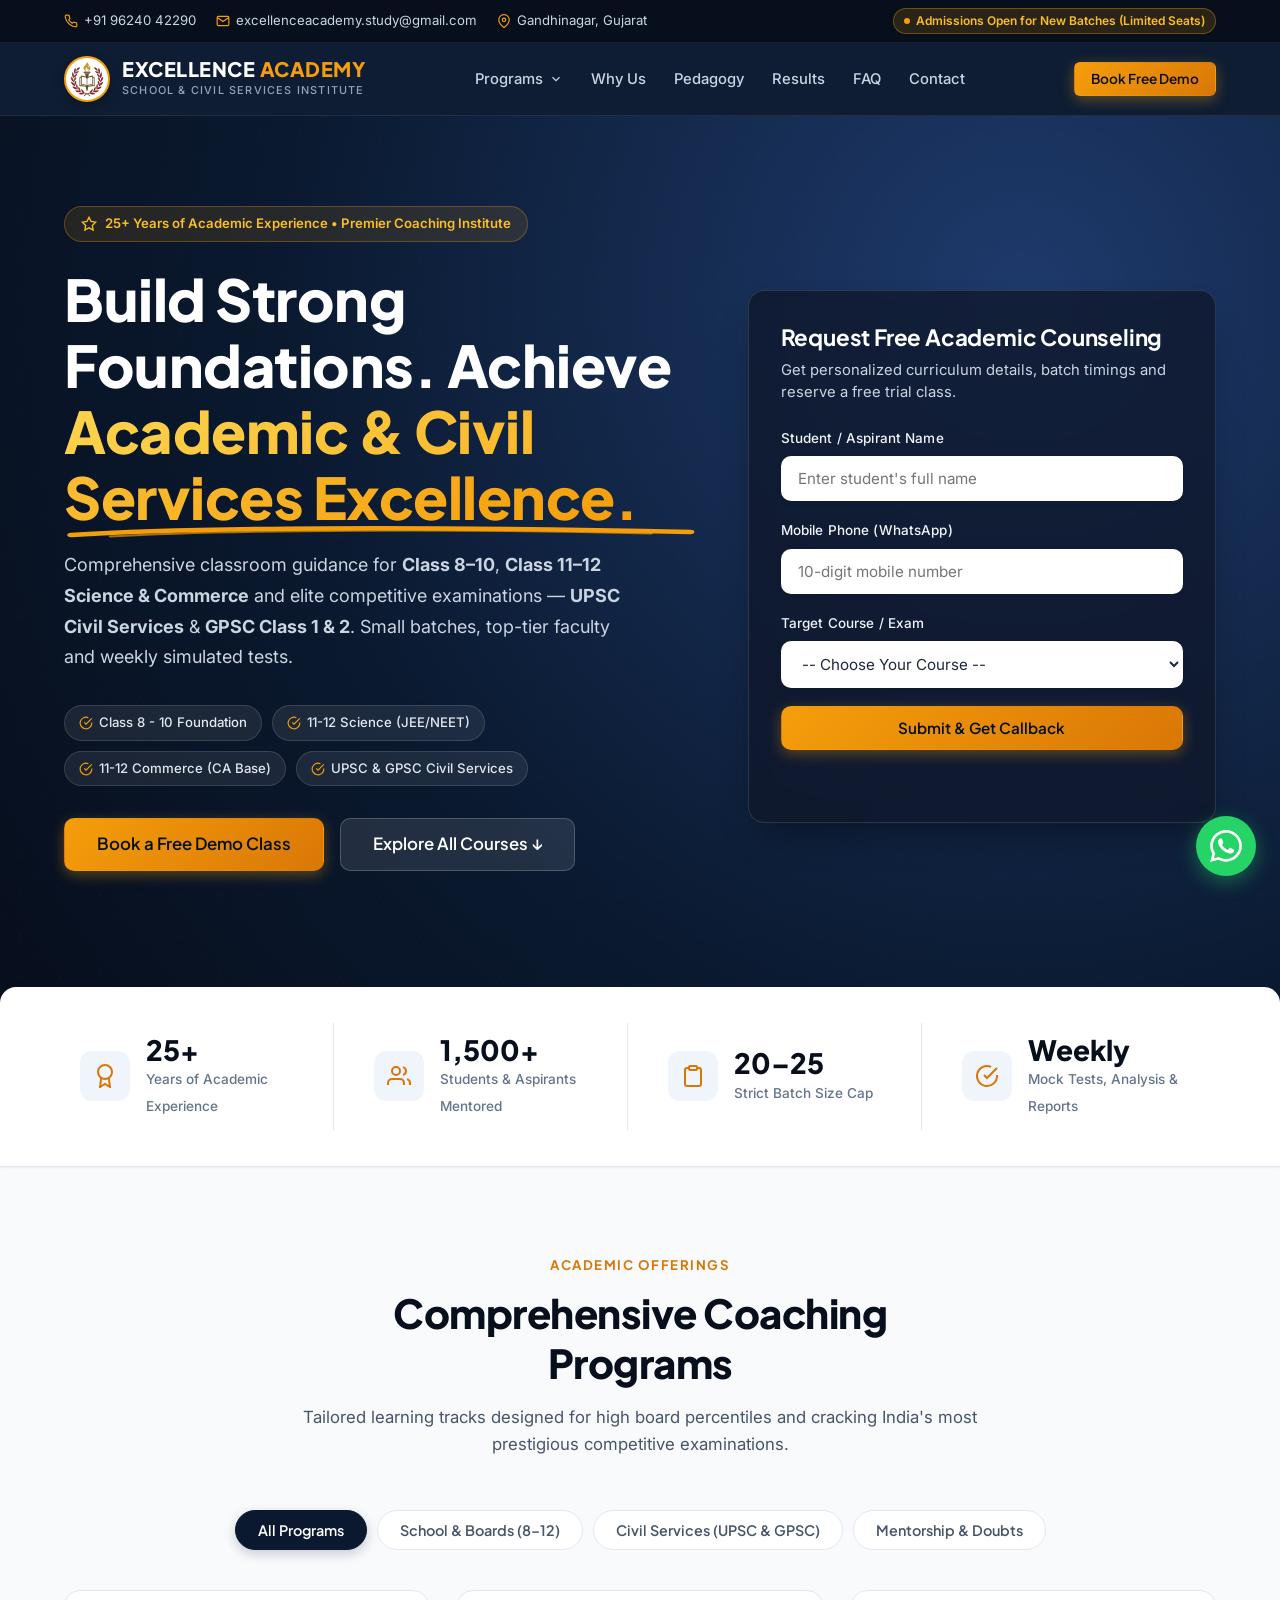
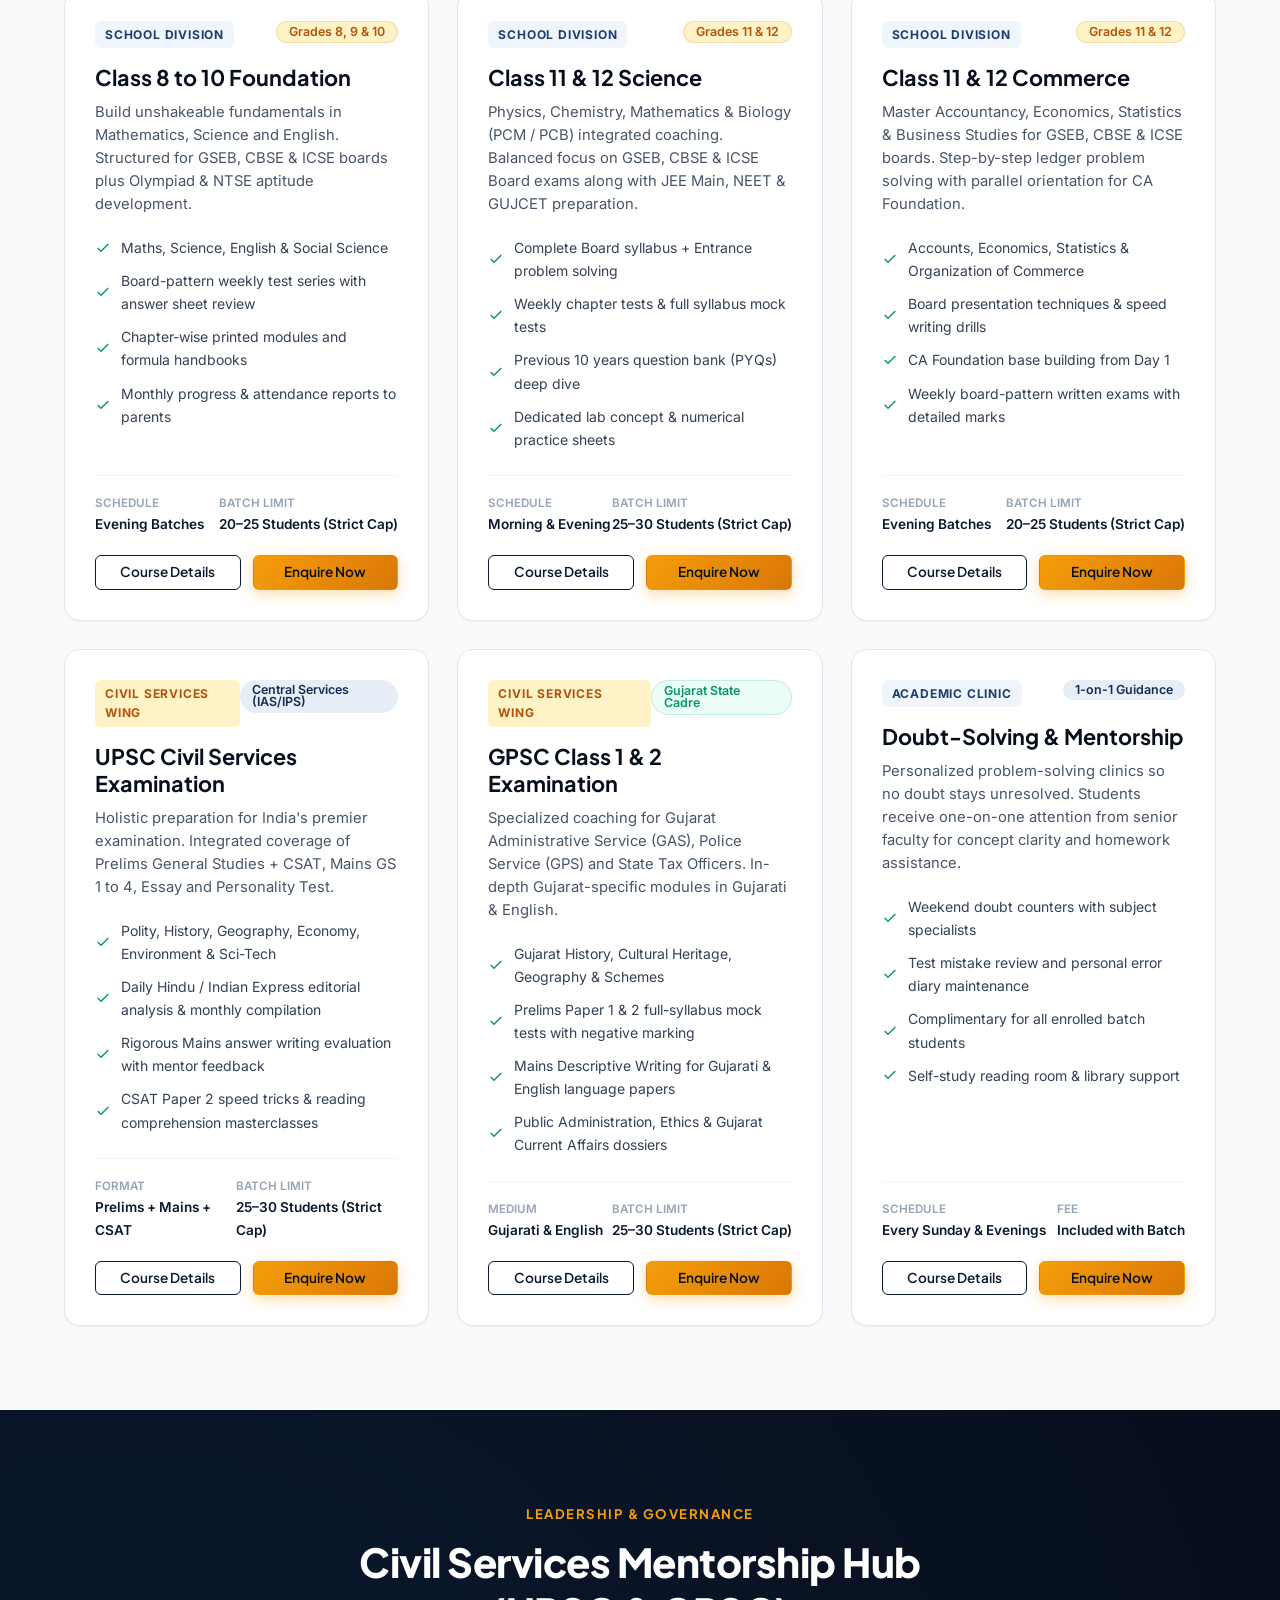
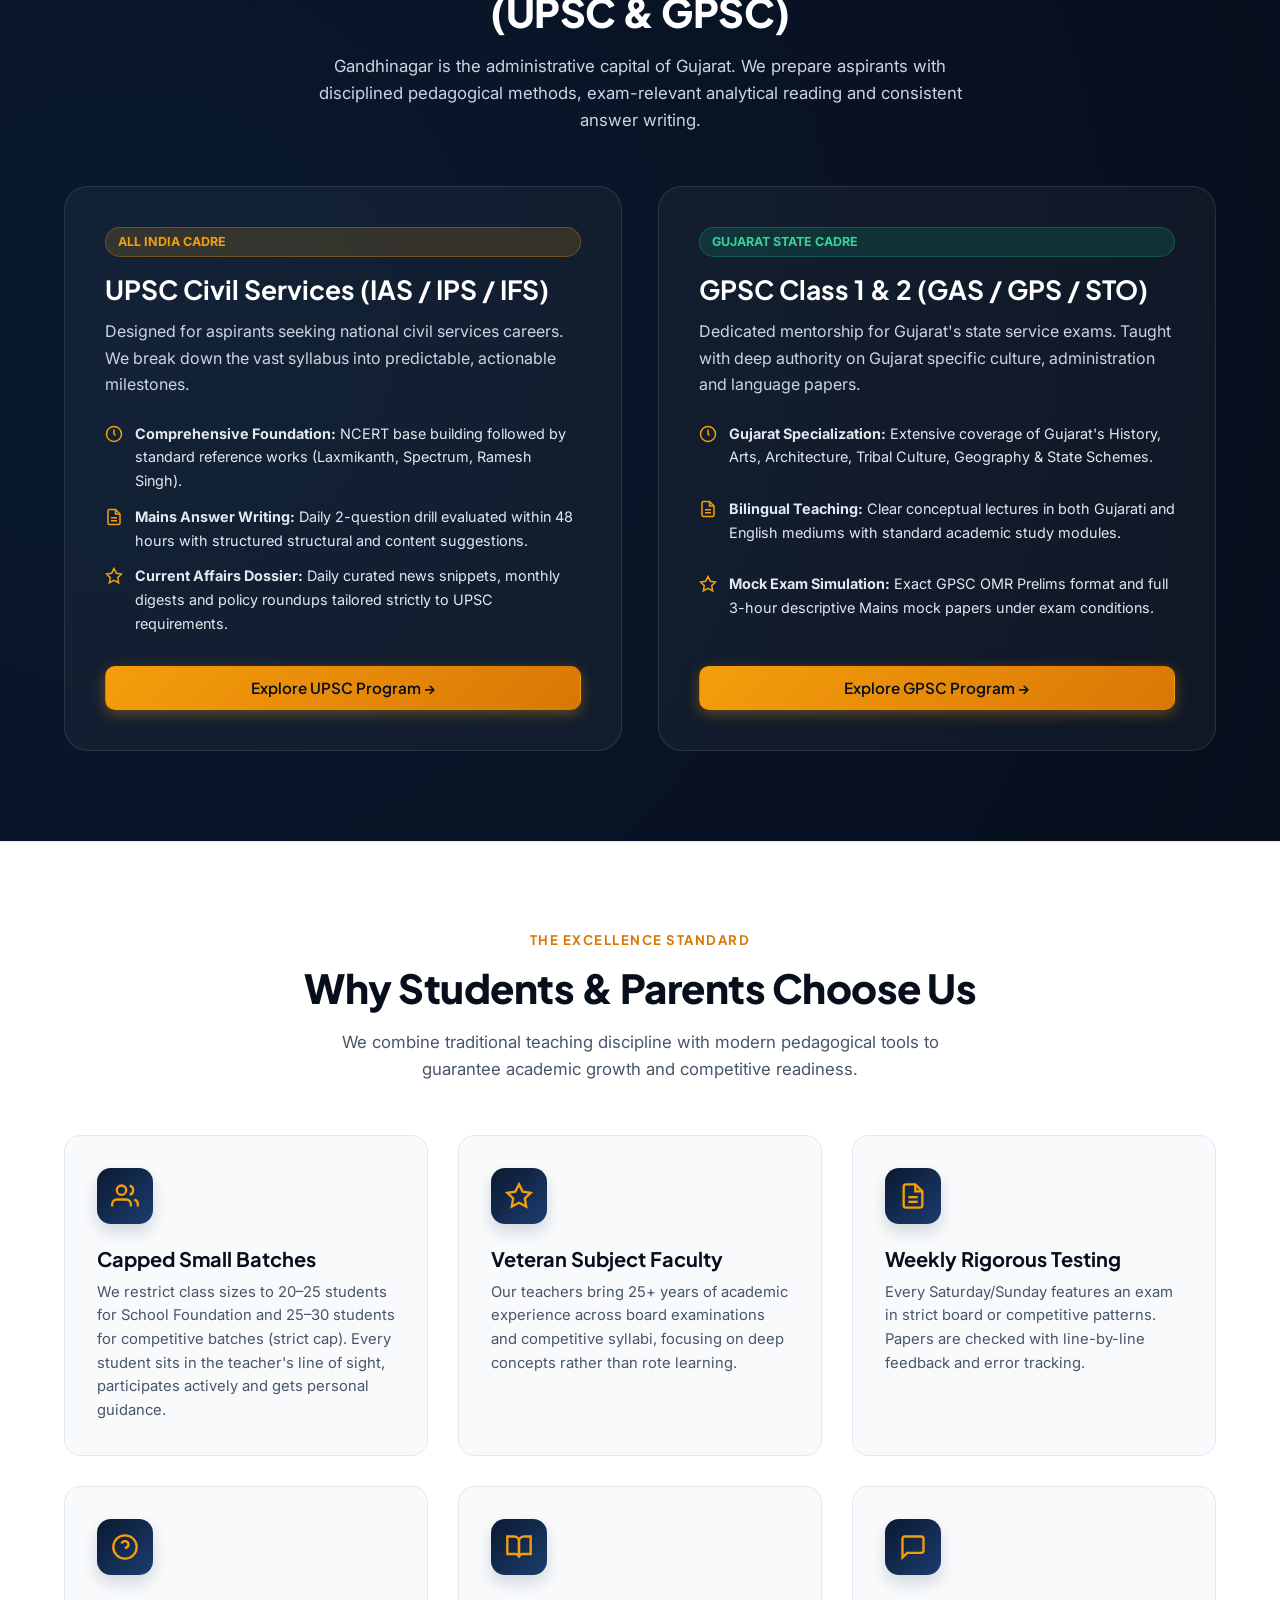
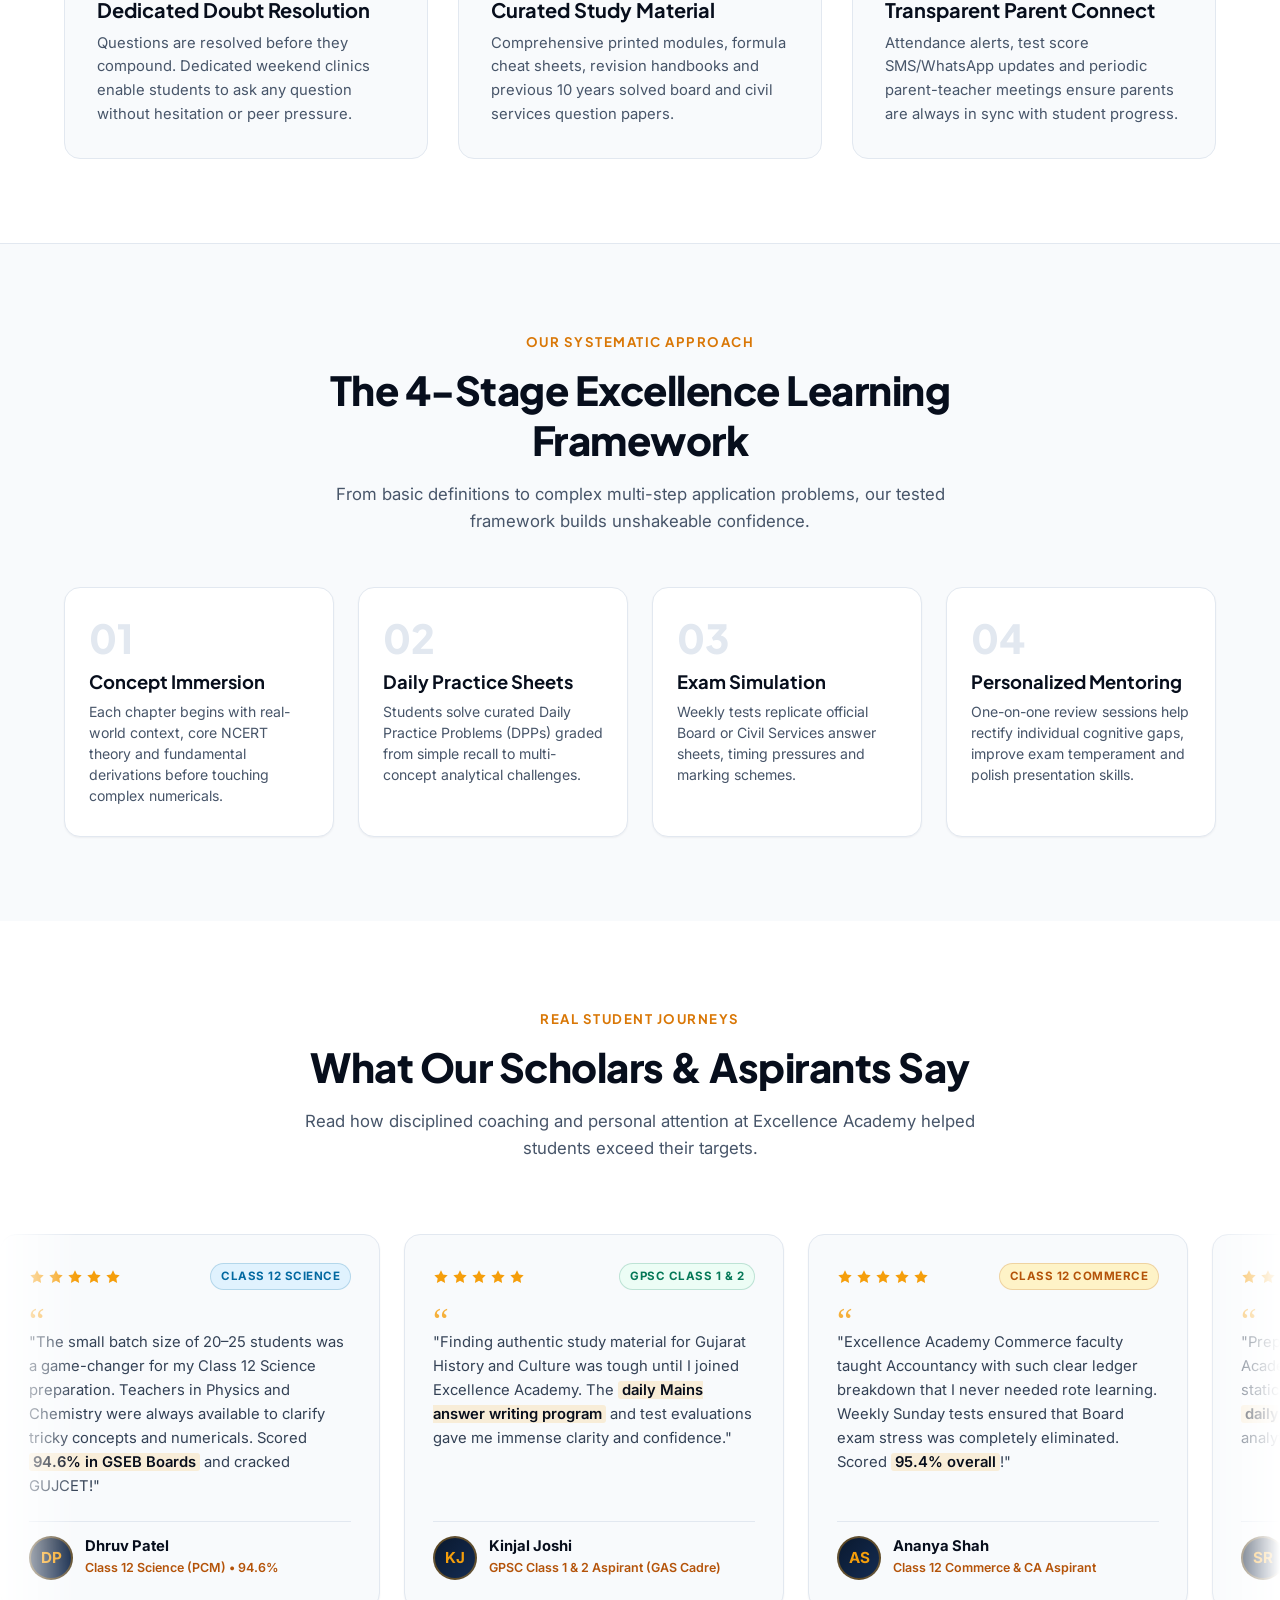
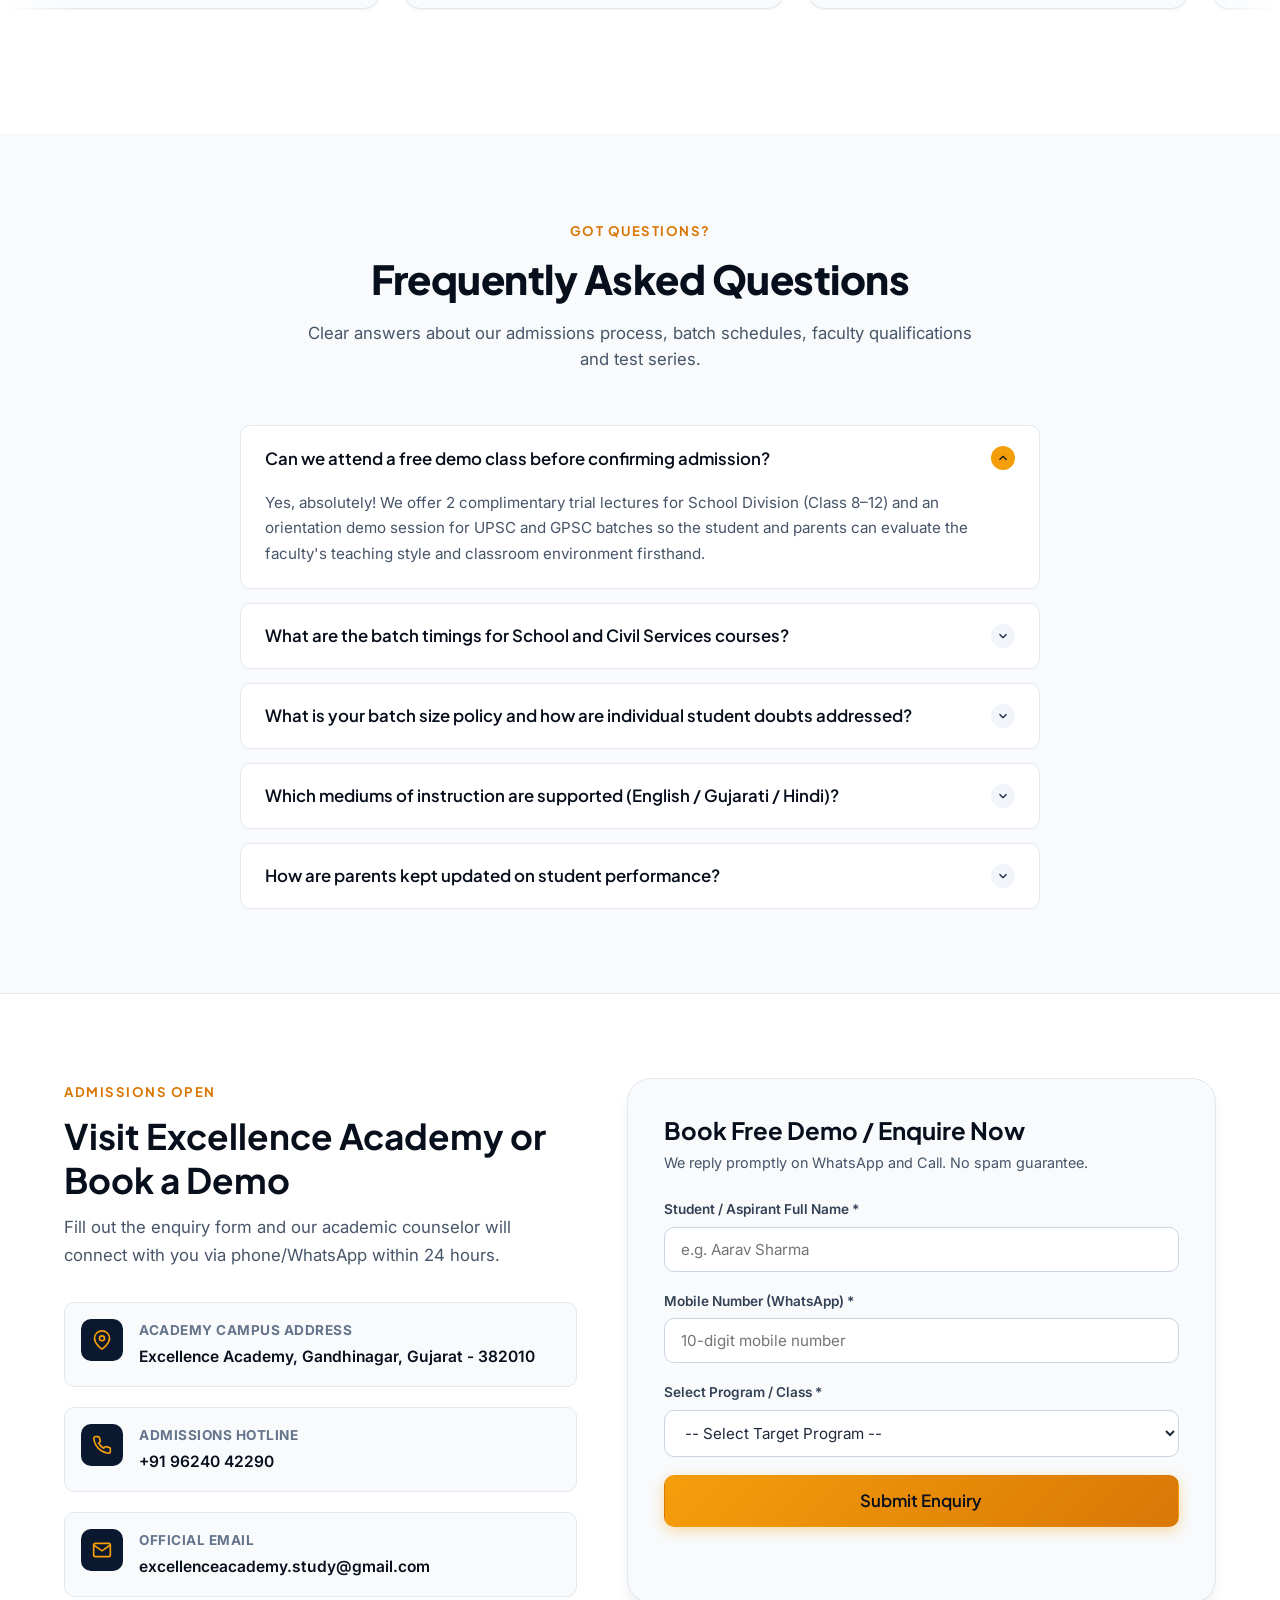
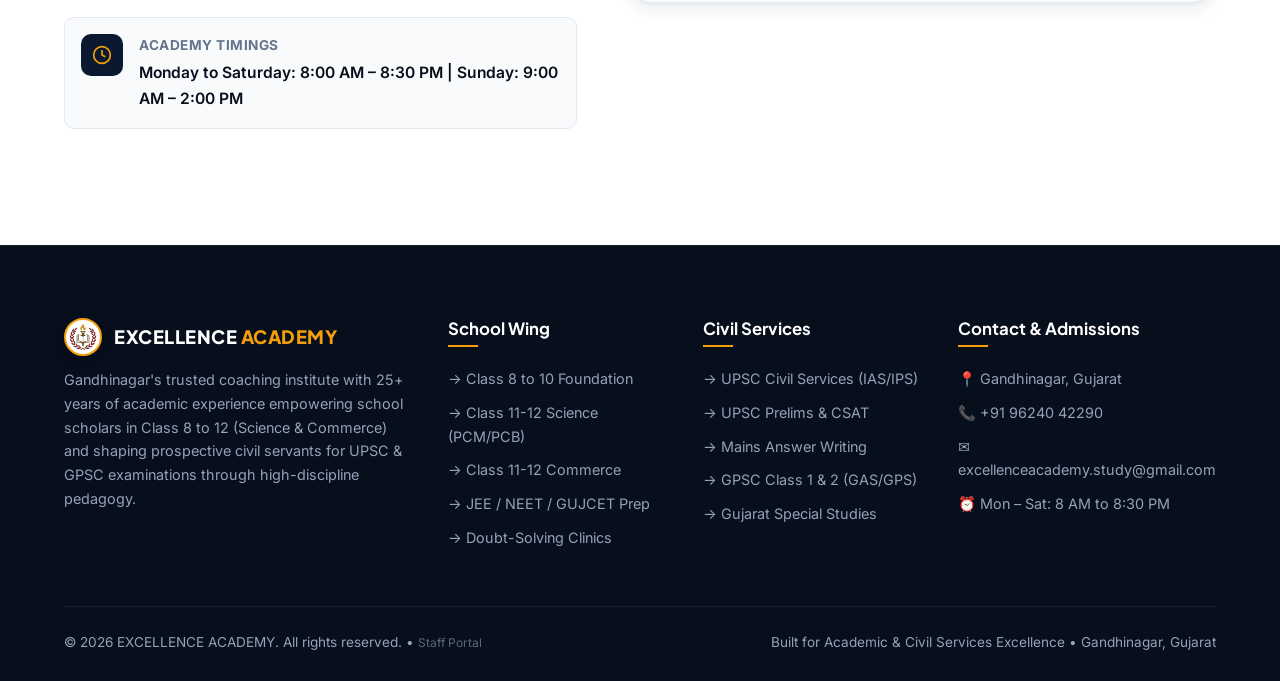
==== index.html @ f32edd93 "Initial commit: Excellence Academy website with Supabase DB & Admin CRM" ====
<!DOCTYPE html>
<html lang="en">
<head>
  <meta charset="utf-8">
  <meta name="viewport" content="width=device-width, initial-scale=1">
  <title>EXCELLENCE ACADEMY | Premier Coaching for Class 8-12 (Science & Commerce), UPSC & GPSC</title>
  <meta name="description" content="Excellence Academy Gandhinagar - Quality coaching for Class 8-10, Class 11-12 Science (JEE/NEET), Class 11-12 Commerce (GSEB, CBSE, ICSE) and UPSC & GPSC Civil Services. Small batches and expert mentors.">
  <link rel="preconnect" href="https://fonts.googleapis.com">
  <link rel="preconnect" href="https://fonts.gstatic.com" crossorigin>
  <link href="https://fonts.googleapis.com/css2?family=Inter:wght@400;500;600;700&family=Plus+Jakarta+Sans:wght@500;600;700;800&display=swap" rel="stylesheet">
  <link rel="stylesheet" href="style.css">
  <link rel="icon" type="image/png" sizes="32x32" href="favicon-32x32.png">
  <link rel="icon" type="image/png" sizes="192x192" href="favicon.png">
  <link rel="apple-touch-icon" href="favicon.png">
</head>
<body data-auto="1">

  <!-- TOP ANNOUNCEMENT BAR -->
  <div class="top-bar">
    <div class="wrap">
      <div class="top-info">
        <span class="top-item">
          <svg viewBox="0 0 24 24" fill="none" stroke="currentColor" stroke-width="2"><path d="M22 16.92v3a2 2 0 01-2.18 2 19.79 19.79 0 01-8.63-3.07 19.5 19.5 0 01-6-6 19.79 19.79 0 01-3.07-8.67A2 2 0 014.11 2h3a2 2 0 012 1.72 12.84 12.84 0 00.7 2.81 2 2 0 01-.45 2.11L8.09 9.91a16 16 0 006 6l1.27-1.27a2 2 0 012.11-.45 12.84 12.84 0 002.81.7A2 2 0 0122 16.92z"/></svg>
          <a href="tel:+919624042290">+91 96240 42290</a>
        </span>
        <span class="top-item">
          <svg viewBox="0 0 24 24" fill="none" stroke="currentColor" stroke-width="2"><path d="M4 4h16c1.1 0 2 .9 2 2v12c0 1.1-.9 2-2 2H4c-1.1 0-2-.9-2-2V6c0-1.1.9-2 2-2z"/><polyline points="22,6 12,13 2,6"/></svg>
          <a href="mailto:excellenceacademy.study@gmail.com">excellenceacademy.study@gmail.com</a>
        </span>
        <span class="top-item">
          <svg viewBox="0 0 24 24" fill="none" stroke="currentColor" stroke-width="2"><path d="M21 10c0 7-9 13-9 13s-9-6-9-13a9 9 0 0118 0z"/><circle cx="12" cy="10" r="3"/></svg>
          <span>Gandhinagar, Gujarat</span>
        </span>
      </div>
      <div class="top-badge">
        <span class="pulse"></span> Admissions Open for New Batches (Limited Seats)
      </div>
    </div>
  </div>

  <!-- MAIN HEADER / NAVBAR -->
  <header>
    <div class="wrap">
      <a class="brand" href="index.html">
        <div class="brand-crest">
          <img src="logo.png" alt="Excellence Academy Crest Logo" width="40" height="40">
        </div>
        <div class="brand-text">
          <span class="brand-name">EXCELLENCE <span>ACADEMY</span></span>
          <span class="brand-sub">School & Civil Services Institute</span>
        </div>
      </a>

      <!-- Desktop Navigation -->
      <nav class="nav-desktop">
        <div class="nav-dropdown">
          <button class="dropdown-btn" type="button" aria-haspopup="true" aria-expanded="false">
            Programs
            <svg viewBox="0 0 24 24" fill="none" stroke="currentColor" stroke-width="2"><polyline points="6 9 12 15 18 9"/></svg>
          </button>
          <div class="dropdown-menu mega-menu">
            <div>
              <div class="menu-category-title">School Division (Class 8 - 12)</div>
              <a class="dropdown-item" href="class-8-10.html">
                <div class="dropdown-icon">
                  <svg viewBox="0 0 24 24" fill="none" stroke="currentColor" stroke-width="2"><path d="M4 19.5A2.5 2.5 0 0 1 6.5 17H20"/><path d="M6.5 2H20v20H6.5A2.5 2.5 0 0 1 4 19.5v-15A2.5 2.5 0 0 1 6.5 2z"/></svg>
                </div>
                <div class="dropdown-content">
                  <h4>Class 8 to 10 Foundation</h4>
                  <p>Maths, Science, English & Olympiad foundation</p>
                </div>
              </a>
              <a class="dropdown-item" href="class-11-12-science.html">
                <div class="dropdown-icon">
                  <svg viewBox="0 0 24 24" fill="none" stroke="currentColor" stroke-width="2"><path d="M10 2v7.31L4.89 16.5A3 3 0 0 0 7.39 21h9.22a3 3 0 0 0 2.5-4.5L14 9.31V2"/></svg>
                </div>
                <div class="dropdown-content">
                  <h4>Class 11 & 12 Science</h4>
                  <p>PCM / PCB for Boards, JEE, NEET & GUJCET</p>
                </div>
              </a>
              <a class="dropdown-item" href="class-11-12-commerce.html">
                <div class="dropdown-icon">
                  <svg viewBox="0 0 24 24" fill="none" stroke="currentColor" stroke-width="2"><line x1="12" y1="1" x2="12" y2="23"/><path d="M17 5H9.5a3.5 3.5 0 0 0 0 7h5a3.5 3.5 0 0 1 0 7H6"/></svg>
                </div>
                <div class="dropdown-content">
                  <h4>Class 11 & 12 Commerce</h4>
                  <p>Accounts, Stats, Economics & CA Foundation</p>
                </div>
              </a>
            </div>
            <div>
              <div class="menu-category-title">Civil Services & Support</div>
              <a class="dropdown-item" href="upsc.html">
                <div class="dropdown-icon">
                  <svg viewBox="0 0 24 24" fill="none" stroke="currentColor" stroke-width="2"><circle cx="12" cy="12" r="10"/><path d="M12 2a14.5 14.5 0 0 0 0 20 14.5 14.5 0 0 0 0-20"/><path d="M2 12h20"/></svg>
                </div>
                <div class="dropdown-content">
                  <h4>UPSC Civil Services (IAS/IPS)</h4>
                  <p>Prelims GS + CSAT, Mains & Interview prep</p>
                </div>
              </a>
              <a class="dropdown-item" href="gpsc.html">
                <div class="dropdown-icon">
                  <svg viewBox="0 0 24 24" fill="none" stroke="currentColor" stroke-width="2"><polygon points="12 2 15.09 8.26 22 9.27 17 14.14 18.18 21.02 12 17.77 5.82 21.02 7 14.14 2 9.27 8.91 8.26 12 2"/></svg>
                </div>
                <div class="dropdown-content">
                  <h4>GPSC Class 1 & 2</h4>
                  <p>Gujarat Administrative Service comprehensive coaching</p>
                </div>
              </a>
              <a class="dropdown-item" href="doubt-solving.html">
                <div class="dropdown-icon">
                  <svg viewBox="0 0 24 24" fill="none" stroke="currentColor" stroke-width="2"><circle cx="12" cy="12" r="10"/><path d="M9.09 9a3 3 0 0 1 5.83 1c0 2-3 3-3 3"/><line x1="12" y1="17" x2="12.01" y2="17"/></svg>
                </div>
                <div class="dropdown-content">
                  <h4>1-on-1 Doubt Solving</h4>
                  <p>Weekend problem-solving clinics & mentorship</p>
                </div>
              </a>
            </div>
          </div>
        </div>

        <a class="nav-link" href="#why">Why Us</a>
        <a class="nav-link" href="#methodology">Pedagogy</a>
        <a class="nav-link" href="#testimonials">Results</a>
        <a class="nav-link" href="#faq">FAQ</a>
        <a class="nav-link" href="#contact">Contact</a>
      </nav>

      <!-- Nav CTA & Mobile Hamburger -->
      <div class="nav-actions">
        <a class="btn btn-primary btn-sm" href="#contact" data-enq>Book Free Demo</a>
        <button class="mobile-toggle" id="mobileToggle" type="button" aria-label="Open Navigation Menu">
          <svg viewBox="0 0 24 24" fill="none" stroke="currentColor" stroke-width="2"><line x1="3" y1="12" x2="21" y2="12"/><line x1="3" y1="6" x2="21" y2="6"/><line x1="3" y1="18" x2="21" y2="18"/></svg>
        </button>
      </div>
    </div>
  </header>

  <!-- MOBILE NAVIGATION DRAWER -->
  <div class="mobile-backdrop" id="mobileBackdrop"></div>
  <aside class="mobile-nav" id="mobileNav">
    <div class="mobile-header">
      <div class="brand">
        <div class="brand-crest" style="width:36px;height:36px;">
          <img src="logo.png" alt="Excellence Academy Logo" width="30" height="30">
        </div>
        <span class="brand-name" style="font-size:1.1rem;">EXCELLENCE <span>ACADEMY</span></span>
      </div>
      <button class="mobile-close" id="mobileClose" type="button" aria-label="Close Menu">&times;</button>
    </div>

    <div class="mobile-menu-items">
      <a href="index.html">Home</a>
      
      <div class="mobile-sub-heading">School Division</div>
      <a href="class-8-10.html">Class 8 to 10 Foundation</a>
      <a href="class-11-12-science.html">Class 11 & 12 Science (PCM/PCB)</a>
      <a href="class-11-12-commerce.html">Class 11 & 12 Commerce</a>

      <div class="mobile-sub-heading">Civil Services Wing</div>
      <a href="upsc.html">UPSC Civil Services (IAS/IPS)</a>
      <a href="gpsc.html">GPSC Class 1 & 2 Examination</a>
      <a href="doubt-solving.html">Doubt-Solving Sessions</a>

      <div class="mobile-sub-heading">Academy Details</div>
      <a href="#why">Why Choose Us</a>
      <a href="#methodology">Our Pedagogy</a>
      <a href="#faq">Frequently Asked Questions</a>
      <a href="#contact">Contact & Location</a>
    </div>

    <div style="margin-top:auto; padding-top:16px;">
      <a class="btn btn-primary btn-block" href="#contact" data-enq>Book Free Demo Class</a>
    </div>
  </aside>

  <main>
    <!-- HERO SECTION -->
    <section class="hero" id="top">
      <div class="wrap">
        <div class="hero-content">
          <div class="hero-pill">
            <svg width="16" height="16" viewBox="0 0 24 24" fill="none" stroke="currentColor" stroke-width="2"><polygon points="12 2 15.09 8.26 22 9.27 17 14.14 18.18 21.02 12 17.77 5.82 21.02 7 14.14 2 9.27 8.91 8.26 12 2"/></svg>
            25+ Years of Academic Experience • Premier Coaching Institute
          </div>

          <h1>Build Strong Foundations. Achieve <span class="hero-headline-accent"><span class="highlight">Academic &amp; Civil Services Excellence.</span><svg class="hero-accent-svg" viewBox="0 0 340 14" fill="none" xmlns="http://www.w3.org/2000/svg" preserveAspectRatio="none" aria-hidden="true"><path d="M4 11C65 3.5 190 2 336 8" stroke="#F59E0B" stroke-width="4.5" stroke-linecap="round" stroke-linejoin="round"/><path d="M25 12.5C85 6 215 4.5 315 9.5" stroke="#F59E0B" stroke-width="2" stroke-linecap="round" stroke-linejoin="round" opacity="0.65"/></svg></span></h1>

          <p class="hero-lead">
            Comprehensive classroom guidance for <strong>Class 8–10</strong>, <strong>Class 11–12 Science & Commerce</strong> and elite competitive examinations — <strong>UPSC Civil Services</strong> &amp; <strong>GPSC Class 1 &amp; 2</strong>. Small batches, top-tier faculty and weekly simulated tests.
          </p>

          <div class="hero-badges-row">
            <span class="hero-chip">
              <svg viewBox="0 0 24 24" fill="none" stroke="currentColor" stroke-width="2"><path d="M22 11.08V12a10 10 0 1 1-5.93-9.14"/><polyline points="22 4 12 14.01 9 11.01"/></svg>
              Class 8 - 10 Foundation
            </span>
            <span class="hero-chip">
              <svg viewBox="0 0 24 24" fill="none" stroke="currentColor" stroke-width="2"><path d="M22 11.08V12a10 10 0 1 1-5.93-9.14"/><polyline points="22 4 12 14.01 9 11.01"/></svg>
              11-12 Science (JEE/NEET)
            </span>
            <span class="hero-chip">
              <svg viewBox="0 0 24 24" fill="none" stroke="currentColor" stroke-width="2"><path d="M22 11.08V12a10 10 0 1 1-5.93-9.14"/><polyline points="22 4 12 14.01 9 11.01"/></svg>
              11-12 Commerce (CA Base)
            </span>
            <span class="hero-chip">
              <svg viewBox="0 0 24 24" fill="none" stroke="currentColor" stroke-width="2"><path d="M22 11.08V12a10 10 0 1 1-5.93-9.14"/><polyline points="22 4 12 14.01 9 11.01"/></svg>
              UPSC &amp; GPSC Civil Services
            </span>
          </div>

          <div class="hero-cta">
            <a class="btn btn-primary btn-lg" href="#contact" data-enq>Book a Free Demo Class</a>
            <a class="btn btn-secondary btn-lg" href="#courses">Explore All Courses &darr;</a>
          </div>
        </div>

        <!-- Quick Hero Enquiry Form Card -->
        <div class="hero-card">
          <h3>Request Free Academic Counseling</h3>
          <p>Get personalized curriculum details, batch timings and reserve a free trial class.</p>
          
          <form id="hero-enq">
            <input type="hidden" name="source" value="Hero Quick Form">
            <div class="form-grid">
              <div class="form-group">
                <label for="hero-name">Student / Aspirant Name</label>
                <input id="hero-name" name="name" type="text" placeholder="Enter student's full name" required>
              </div>

              <div class="form-group">
                <label for="hero-phone">Mobile Phone (WhatsApp)</label>
                <input id="hero-phone" name="phone" type="tel" inputmode="tel" maxlength="14" autocomplete="tel" placeholder="10-digit mobile number" required>
              </div>

              <div class="form-group">
                <label for="hero-course">Target Course / Exam</label>
                <select id="hero-course" name="cls" required>
                  <option value="">-- Choose Your Course --</option>
                  <optgroup label="School & Board Division">
                    <option value="Class 8 Foundation">Class 8 Foundation</option>
                    <option value="Class 9 Foundation">Class 9 Foundation</option>
                    <option value="Class 10 Board Prep">Class 10 Board Prep</option>
                    <option value="Class 11 Science (PCM/PCB)">Class 11 Science (PCM / PCB)</option>
                    <option value="Class 12 Science (Boards + JEE/NEET)">Class 12 Science (Boards + JEE/NEET)</option>
                    <option value="Class 11 Commerce">Class 11 Commerce</option>
                    <option value="Class 12 Commerce">Class 12 Commerce (Boards + CA Prep)</option>
                  </optgroup>
                  <optgroup label="Civil Services Wing">
                    <option value="UPSC Civil Services (IAS/IPS)">UPSC Civil Services (IAS / IPS)</option>
                    <option value="GPSC Class 1 & 2">GPSC Class 1 &amp; 2 Examination</option>
                  </optgroup>
                  <optgroup label="Special Programs">
                    <option value="Doubt-Solving Sessions">Doubt-Solving &amp; Mentorship</option>
                  </optgroup>
                </select>
              </div>

              <button class="btn btn-primary btn-block" type="submit">Submit &amp; Get Callback</button>
              <div class="form-status" id="hero-msg" role="status"></div>
            </div>
          </form>
        </div>
      </div>
    </section>

    <!-- KEY STATS TICKER STRIP -->
    <div class="stats-strip">
      <div class="wrap">
        <div class="stats-grid">
          <div class="stat-box">
            <div class="stat-icon">
              <svg viewBox="0 0 24 24" fill="none" stroke="currentColor" stroke-width="2"><circle cx="12" cy="8" r="7"/><polyline points="8.21 13.89 7 23 12 20 17 23 15.79 13.88"/></svg>
            </div>
            <div class="stat-info">
              <b>25+</b>
              <span>Years of Academic Experience</span>
            </div>
          </div>

          <div class="stat-box">
            <div class="stat-icon">
              <svg viewBox="0 0 24 24" fill="none" stroke="currentColor" stroke-width="2"><path d="M17 21v-2a4 4 0 0 0-4-4H5a4 4 0 0 0-4 4v2"/><circle cx="9" cy="7" r="4"/><path d="M23 21v-2a4 4 0 0 0-3-3.87"/><path d="M16 3.13a4 4 0 0 1 0 7.75"/></svg>
            </div>
            <div class="stat-info">
              <b>1,500+</b>
              <span>Students &amp; Aspirants Mentored</span>
            </div>
          </div>

          <div class="stat-box">
            <div class="stat-icon">
              <svg viewBox="0 0 24 24" fill="none" stroke="currentColor" stroke-width="2"><path d="M16 4h2a2 2 0 0 1 2 2v14a2 2 0 0 1-2 2H6a2 2 0 0 1-2-2V6a2 2 0 0 1 2-2h2"/><rect x="8" y="2" width="8" height="4" rx="1" ry="1"/></svg>
            </div>
            <div class="stat-info">
              <b>20–25</b>
              <span>Strict Batch Size Cap</span>
            </div>
          </div>

          <div class="stat-box">
            <div class="stat-icon">
              <svg viewBox="0 0 24 24" fill="none" stroke="currentColor" stroke-width="2"><path d="M22 11.08V12a10 10 0 1 1-5.93-9.14"/><polyline points="22 4 12 14.01 9 11.01"/></svg>
            </div>
            <div class="stat-info">
              <b>Weekly</b>
              <span>Mock Tests, Analysis &amp; Reports</span>
            </div>
          </div>
        </div>
      </div>
    </div>

    <!-- COURSES & PROGRAMS SECTION WITH TABS -->
    <section class="programs-section" id="courses">
      <div class="wrap">
        <div class="section-head">
          <span class="section-subtitle">Academic Offerings</span>
          <h2 class="section-title">Comprehensive Coaching Programs</h2>
          <p class="section-desc">Tailored learning tracks designed for high board percentiles and cracking India's most prestigious competitive examinations.</p>
        </div>

        <!-- Filter Tabs -->
        <div class="program-tabs">
          <button class="tab-btn active" data-tab="all" type="button">All Programs</button>
          <button class="tab-btn" data-tab="school" type="button">School &amp; Boards (8–12)</button>
          <button class="tab-btn" data-tab="civil" type="button">Civil Services (UPSC &amp; GPSC)</button>
          <button class="tab-btn" data-tab="support" type="button">Mentorship &amp; Doubts</button>
        </div>

        <!-- Courses Cards Grid -->
        <div class="courses-grid">

          <!-- 1. Class 8 to 10 -->
          <div class="course-card" data-category="school">
            <div class="course-header">
              <span class="course-badge-wing">School Division</span>
              <span class="badge badge-gold">Grades 8, 9 &amp; 10</span>
            </div>
            <h3>Class 8 to 10 Foundation</h3>
            <p class="course-summary">
              Build unshakeable fundamentals in Mathematics, Science and English. Structured for GSEB, CBSE &amp; ICSE boards plus Olympiad &amp; NTSE aptitude development.
            </p>
            <ul class="course-features">
              <li>
                <svg viewBox="0 0 24 24" fill="none" stroke="currentColor" stroke-width="2"><polyline points="20 6 9 17 4 12"/></svg>
                Maths, Science, English &amp; Social Science
              </li>
              <li>
                <svg viewBox="0 0 24 24" fill="none" stroke="currentColor" stroke-width="2"><polyline points="20 6 9 17 4 12"/></svg>
                Board-pattern weekly test series with answer sheet review
              </li>
              <li>
                <svg viewBox="0 0 24 24" fill="none" stroke="currentColor" stroke-width="2"><polyline points="20 6 9 17 4 12"/></svg>
                Chapter-wise printed modules and formula handbooks
              </li>
              <li>
                <svg viewBox="0 0 24 24" fill="none" stroke="currentColor" stroke-width="2"><polyline points="20 6 9 17 4 12"/></svg>
                Monthly progress &amp; attendance reports to parents
              </li>
            </ul>
            <div class="course-meta">
              <div class="meta-item">
                <span class="meta-label">Schedule</span>
                <span class="meta-val">Evening Batches</span>
              </div>
              <div class="meta-item">
                <span class="meta-label">Batch Limit</span>
                <span class="meta-val">20–25 Students (Strict Cap)</span>
              </div>
            </div>
            <div class="course-actions">
              <a class="btn btn-outline btn-sm" href="class-8-10.html">Course Details</a>
              <a class="btn btn-primary btn-sm" href="#contact" data-enq data-course="Class 8-10 Foundation">Enquire Now</a>
            </div>
          </div>

          <!-- 2. Class 11-12 Science -->
          <div class="course-card" data-category="school">
            <div class="course-header">
              <span class="course-badge-wing">School Division</span>
              <span class="badge badge-gold">Grades 11 &amp; 12</span>
            </div>
            <h3>Class 11 &amp; 12 Science</h3>
            <p class="course-summary">
              Physics, Chemistry, Mathematics &amp; Biology (PCM / PCB) integrated coaching. Balanced focus on GSEB, CBSE &amp; ICSE Board exams along with JEE Main, NEET &amp; GUJCET preparation.
            </p>
            <ul class="course-features">
              <li>
                <svg viewBox="0 0 24 24" fill="none" stroke="currentColor" stroke-width="2"><polyline points="20 6 9 17 4 12"/></svg>
                Complete Board syllabus + Entrance problem solving
              </li>
              <li>
                <svg viewBox="0 0 24 24" fill="none" stroke="currentColor" stroke-width="2"><polyline points="20 6 9 17 4 12"/></svg>
                Weekly chapter tests &amp; full syllabus mock tests
              </li>
              <li>
                <svg viewBox="0 0 24 24" fill="none" stroke="currentColor" stroke-width="2"><polyline points="20 6 9 17 4 12"/></svg>
                Previous 10 years question bank (PYQs) deep dive
              </li>
              <li>
                <svg viewBox="0 0 24 24" fill="none" stroke="currentColor" stroke-width="2"><polyline points="20 6 9 17 4 12"/></svg>
                Dedicated lab concept &amp; numerical practice sheets
              </li>
            </ul>
            <div class="course-meta">
              <div class="meta-item">
                <span class="meta-label">Schedule</span>
                <span class="meta-val">Morning &amp; Evening</span>
              </div>
              <div class="meta-item">
                <span class="meta-label">Batch Limit</span>
                <span class="meta-val">25–30 Students (Strict Cap)</span>
              </div>
            </div>
            <div class="course-actions">
              <a class="btn btn-outline btn-sm" href="class-11-12-science.html">Course Details</a>
              <a class="btn btn-primary btn-sm" href="#contact" data-enq data-course="Class 11-12 Science">Enquire Now</a>
            </div>
          </div>

          <!-- 3. Class 11-12 Commerce -->
          <div class="course-card" data-category="school">
            <div class="course-header">
              <span class="course-badge-wing">School Division</span>
              <span class="badge badge-gold">Grades 11 &amp; 12</span>
            </div>
            <h3>Class 11 &amp; 12 Commerce</h3>
            <p class="course-summary">
              Master Accountancy, Economics, Statistics &amp; Business Studies for GSEB, CBSE &amp; ICSE boards. Step-by-step ledger problem solving with parallel orientation for CA Foundation.
            </p>
            <ul class="course-features">
              <li>
                <svg viewBox="0 0 24 24" fill="none" stroke="currentColor" stroke-width="2"><polyline points="20 6 9 17 4 12"/></svg>
                Accounts, Economics, Statistics &amp; Organization of Commerce
              </li>
              <li>
                <svg viewBox="0 0 24 24" fill="none" stroke="currentColor" stroke-width="2"><polyline points="20 6 9 17 4 12"/></svg>
                Board presentation techniques &amp; speed writing drills
              </li>
              <li>
                <svg viewBox="0 0 24 24" fill="none" stroke="currentColor" stroke-width="2"><polyline points="20 6 9 17 4 12"/></svg>
                CA Foundation base building from Day 1
              </li>
              <li>
                <svg viewBox="0 0 24 24" fill="none" stroke="currentColor" stroke-width="2"><polyline points="20 6 9 17 4 12"/></svg>
                Weekly board-pattern written exams with detailed marks
              </li>
            </ul>
            <div class="course-meta">
              <div class="meta-item">
                <span class="meta-label">Schedule</span>
                <span class="meta-val">Evening Batches</span>
              </div>
              <div class="meta-item">
                <span class="meta-label">Batch Limit</span>
                <span class="meta-val">20–25 Students (Strict Cap)</span>
              </div>
            </div>
            <div class="course-actions">
              <a class="btn btn-outline btn-sm" href="class-11-12-commerce.html">Course Details</a>
              <a class="btn btn-primary btn-sm" href="#contact" data-enq data-course="Class 11-12 Commerce">Enquire Now</a>
            </div>
          </div>

          <!-- 4. UPSC Civil Services -->
          <div class="course-card" data-category="civil">
            <div class="course-header">
              <span class="course-badge-wing" style="background:#fef3c7; color:#b45309;">Civil Services Wing</span>
              <span class="badge badge-navy">Central Services (IAS/IPS)</span>
            </div>
            <h3>UPSC Civil Services Examination</h3>
            <p class="course-summary">
              Holistic preparation for India's premier examination. Integrated coverage of Prelims General Studies + CSAT, Mains GS 1 to 4, Essay and Personality Test.
            </p>
            <ul class="course-features">
              <li>
                <svg viewBox="0 0 24 24" fill="none" stroke="currentColor" stroke-width="2"><polyline points="20 6 9 17 4 12"/></svg>
                Polity, History, Geography, Economy, Environment &amp; Sci-Tech
              </li>
              <li>
                <svg viewBox="0 0 24 24" fill="none" stroke="currentColor" stroke-width="2"><polyline points="20 6 9 17 4 12"/></svg>
                Daily Hindu / Indian Express editorial analysis &amp; monthly compilation
              </li>
              <li>
                <svg viewBox="0 0 24 24" fill="none" stroke="currentColor" stroke-width="2"><polyline points="20 6 9 17 4 12"/></svg>
                Rigorous Mains answer writing evaluation with mentor feedback
              </li>
              <li>
                <svg viewBox="0 0 24 24" fill="none" stroke="currentColor" stroke-width="2"><polyline points="20 6 9 17 4 12"/></svg>
                CSAT Paper 2 speed tricks &amp; reading comprehension masterclasses
              </li>
            </ul>
            <div class="course-meta">
              <div class="meta-item">
                <span class="meta-label">Format</span>
                <span class="meta-val">Prelims + Mains + CSAT</span>
              </div>
              <div class="meta-item">
                <span class="meta-label">Batch Limit</span>
                <span class="meta-val">25–30 Students (Strict Cap)</span>
              </div>
            </div>
            <div class="course-actions">
              <a class="btn btn-outline btn-sm" href="upsc.html">Course Details</a>
              <a class="btn btn-primary btn-sm" href="#contact" data-enq data-course="UPSC Civil Services">Enquire Now</a>
            </div>
          </div>

          <!-- 5. GPSC Class 1 & 2 -->
          <div class="course-card" data-category="civil">
            <div class="course-header">
              <span class="course-badge-wing" style="background:#fef3c7; color:#b45309;">Civil Services Wing</span>
              <span class="badge badge-emerald">Gujarat State Cadre</span>
            </div>
            <h3>GPSC Class 1 &amp; 2 Examination</h3>
            <p class="course-summary">
              Specialized coaching for Gujarat Administrative Service (GAS), Police Service (GPS) and State Tax Officers. In-depth Gujarat-specific modules in Gujarati &amp; English.
            </p>
            <ul class="course-features">
              <li>
                <svg viewBox="0 0 24 24" fill="none" stroke="currentColor" stroke-width="2"><polyline points="20 6 9 17 4 12"/></svg>
                Gujarat History, Cultural Heritage, Geography &amp; Schemes
              </li>
              <li>
                <svg viewBox="0 0 24 24" fill="none" stroke="currentColor" stroke-width="2"><polyline points="20 6 9 17 4 12"/></svg>
                Prelims Paper 1 &amp; 2 full-syllabus mock tests with negative marking
              </li>
              <li>
                <svg viewBox="0 0 24 24" fill="none" stroke="currentColor" stroke-width="2"><polyline points="20 6 9 17 4 12"/></svg>
                Mains Descriptive Writing for Gujarati &amp; English language papers
              </li>
              <li>
                <svg viewBox="0 0 24 24" fill="none" stroke="currentColor" stroke-width="2"><polyline points="20 6 9 17 4 12"/></svg>
                Public Administration, Ethics &amp; Gujarat Current Affairs dossiers
              </li>
            </ul>
            <div class="course-meta">
              <div class="meta-item">
                <span class="meta-label">Medium</span>
                <span class="meta-val">Gujarati &amp; English</span>
              </div>
              <div class="meta-item">
                <span class="meta-label">Batch Limit</span>
                <span class="meta-val">25–30 Students (Strict Cap)</span>
              </div>
            </div>
            <div class="course-actions">
              <a class="btn btn-outline btn-sm" href="gpsc.html">Course Details</a>
              <a class="btn btn-primary btn-sm" href="#contact" data-enq data-course="GPSC Class 1-2">Enquire Now</a>
            </div>
          </div>

          <!-- 6. Doubt-Solving & Mentorship -->
          <div class="course-card" data-category="support">
            <div class="course-header">
              <span class="course-badge-wing">Academic Clinic</span>
              <span class="badge badge-navy">1-on-1 Guidance</span>
            </div>
            <h3>Doubt-Solving &amp; Mentorship</h3>
            <p class="course-summary">
              Personalized problem-solving clinics so no doubt stays unresolved. Students receive one-on-one attention from senior faculty for concept clarity and homework assistance.
            </p>
            <ul class="course-features">
              <li>
                <svg viewBox="0 0 24 24" fill="none" stroke="currentColor" stroke-width="2"><polyline points="20 6 9 17 4 12"/></svg>
                Weekend doubt counters with subject specialists
              </li>
              <li>
                <svg viewBox="0 0 24 24" fill="none" stroke="currentColor" stroke-width="2"><polyline points="20 6 9 17 4 12"/></svg>
                Test mistake review and personal error diary maintenance
              </li>
              <li>
                <svg viewBox="0 0 24 24" fill="none" stroke="currentColor" stroke-width="2"><polyline points="20 6 9 17 4 12"/></svg>
                Complimentary for all enrolled batch students
              </li>
              <li>
                <svg viewBox="0 0 24 24" fill="none" stroke="currentColor" stroke-width="2"><polyline points="20 6 9 17 4 12"/></svg>
                Self-study reading room &amp; library support
              </li>
            </ul>
            <div class="course-meta">
              <div class="meta-item">
                <span class="meta-label">Schedule</span>
                <span class="meta-val">Every Sunday &amp; Evenings</span>
              </div>
              <div class="meta-item">
                <span class="meta-label">Fee</span>
                <span class="meta-val">Included with Batch</span>
              </div>
            </div>
            <div class="course-actions">
              <a class="btn btn-outline btn-sm" href="doubt-solving.html">Course Details</a>
              <a class="btn btn-primary btn-sm" href="#contact" data-enq data-course="Doubt Solving Clinic">Enquire Now</a>
            </div>
          </div>

        </div>
      </div>
    </section>

    <!-- CIVIL SERVICES DEDICATED SPOTLIGHT -->
    <section class="civil-spotlight">
      <div class="wrap">
        <div class="section-head">
          <span class="section-subtitle" style="color:var(--gold-400);">Leadership &amp; Governance</span>
          <h2 class="section-title">Civil Services Mentorship Hub (UPSC &amp; GPSC)</h2>
          <p class="section-desc">Gandhinagar is the administrative capital of Gujarat. We prepare aspirants with disciplined pedagogical methods, exam-relevant analytical reading and consistent answer writing.</p>
        </div>

        <div class="civil-grid">
          <!-- UPSC Box -->
          <div class="civil-box">
            <span class="civil-box-badge">All India Cadre</span>
            <h3>UPSC Civil Services (IAS / IPS / IFS)</h3>
            <p>Designed for aspirants seeking national civil services careers. We break down the vast syllabus into predictable, actionable milestones.</p>
            <ul class="civil-highlights">
              <li>
                <svg viewBox="0 0 24 24" fill="none" stroke="currentColor" stroke-width="2"><circle cx="12" cy="12" r="10"/><polyline points="12 6 12 12 14 14"/></svg>
                <span><strong>Comprehensive Foundation:</strong> NCERT base building followed by standard reference works (Laxmikanth, Spectrum, Ramesh Singh).</span>
              </li>
              <li>
                <svg viewBox="0 0 24 24" fill="none" stroke="currentColor" stroke-width="2"><path d="M14 2H6a2 2 0 0 0-2 2v16a2 2 0 0 0 2 2h12a2 2 0 0 0 2-2V8z"/><polyline points="14 2 14 8 20 8"/><line x1="16" y1="13" x2="8" y2="13"/><line x1="16" y1="17" x2="8" y2="17"/></svg>
                <span><strong>Mains Answer Writing:</strong> Daily 2-question drill evaluated within 48 hours with structured structural and content suggestions.</span>
              </li>
              <li>
                <svg viewBox="0 0 24 24" fill="none" stroke="currentColor" stroke-width="2"><polygon points="12 2 15.09 8.26 22 9.27 17 14.14 18.18 21.02 12 17.77 5.82 21.02 7 14.14 2 9.27 8.91 8.26 12 2"/></svg>
                <span><strong>Current Affairs Dossier:</strong> Daily curated news snippets, monthly digests and policy roundups tailored strictly to UPSC requirements.</span>
              </li>
            </ul>
            <a class="btn btn-primary" href="upsc.html">Explore UPSC Program &rarr;</a>
          </div>

          <!-- GPSC Box -->
          <div class="civil-box">
            <span class="civil-box-badge" style="background:rgba(16,185,129,0.15); color:#34d399; border-color:rgba(16,185,129,0.3);">Gujarat State Cadre</span>
            <h3>GPSC Class 1 &amp; 2 (GAS / GPS / STO)</h3>
            <p>Dedicated mentorship for Gujarat's state service exams. Taught with deep authority on Gujarat specific culture, administration and language papers.</p>
            <ul class="civil-highlights">
              <li>
                <svg viewBox="0 0 24 24" fill="none" stroke="currentColor" stroke-width="2"><circle cx="12" cy="12" r="10"/><polyline points="12 6 12 12 14 14"/></svg>
                <span><strong>Gujarat Specialization:</strong> Extensive coverage of Gujarat's History, Arts, Architecture, Tribal Culture, Geography &amp; State Schemes.</span>
              </li>
              <li>
                <svg viewBox="0 0 24 24" fill="none" stroke="currentColor" stroke-width="2"><path d="M14 2H6a2 2 0 0 0-2 2v16a2 2 0 0 0 2 2h12a2 2 0 0 0 2-2V8z"/><polyline points="14 2 14 8 20 8"/><line x1="16" y1="13" x2="8" y2="13"/><line x1="16" y1="17" x2="8" y2="17"/></svg>
                <span><strong>Bilingual Teaching:</strong> Clear conceptual lectures in both Gujarati and English mediums with standard academic study modules.</span>
              </li>
              <li>
                <svg viewBox="0 0 24 24" fill="none" stroke="currentColor" stroke-width="2"><polygon points="12 2 15.09 8.26 22 9.27 17 14.14 18.18 21.02 12 17.77 5.82 21.02 7 14.14 2 9.27 8.91 8.26 12 2"/></svg>
                <span><strong>Mock Exam Simulation:</strong> Exact GPSC OMR Prelims format and full 3-hour descriptive Mains mock papers under exam conditions.</span>
              </li>
            </ul>
            <a class="btn btn-primary" href="gpsc.html">Explore GPSC Program &rarr;</a>
          </div>
        </div>
      </div>
    </section>

    <!-- WHY EXCELLENCE ACADEMY PILLARS -->
    <section class="why-section" id="why">
      <div class="wrap">
        <div class="section-head">
          <span class="section-subtitle">The Excellence Standard</span>
          <h2 class="section-title">Why Students &amp; Parents Choose Us</h2>
          <p class="section-desc">We combine traditional teaching discipline with modern pedagogical tools to guarantee academic growth and competitive readiness.</p>
        </div>

        <div class="pillars-grid">
          <!-- Pillar 1 -->
          <div class="pillar-card">
            <div class="pillar-icon">
              <svg viewBox="0 0 24 24" fill="none" stroke="currentColor" stroke-width="2"><path d="M17 21v-2a4 4 0 0 0-4-4H5a4 4 0 0 0-4 4v2"/><circle cx="9" cy="7" r="4"/><path d="M23 21v-2a4 4 0 0 0-3-3.87"/><path d="M16 3.13a4 4 0 0 1 0 7.75"/></svg>
            </div>
            <h3>Capped Small Batches</h3>
            <p>We restrict class sizes to 20–25 students for School Foundation and 25–30 students for competitive batches (strict cap). Every student sits in the teacher's line of sight, participates actively and gets personal guidance.</p>
          </div>

          <!-- Pillar 2 -->
          <div class="pillar-card">
            <div class="pillar-icon">
              <svg viewBox="0 0 24 24" fill="none" stroke="currentColor" stroke-width="2"><polygon points="12 2 15.09 8.26 22 9.27 17 14.14 18.18 21.02 12 17.77 5.82 21.02 7 14.14 2 9.27 8.91 8.26 12 2"/></svg>
            </div>
            <h3>Veteran Subject Faculty</h3>
            <p>Our teachers bring 25+ years of academic experience across board examinations and competitive syllabi, focusing on deep concepts rather than rote learning.</p>
          </div>

          <!-- Pillar 3 -->
          <div class="pillar-card">
            <div class="pillar-icon">
              <svg viewBox="0 0 24 24" fill="none" stroke="currentColor" stroke-width="2"><path d="M14 2H6a2 2 0 0 0-2 2v16a2 2 0 0 0 2 2h12a2 2 0 0 0 2-2V8z"/><polyline points="14 2 14 8 20 8"/><line x1="16" y1="13" x2="8" y2="13"/><line x1="16" y1="17" x2="8" y2="17"/></svg>
            </div>
            <h3>Weekly Rigorous Testing</h3>
            <p>Every Saturday/Sunday features an exam in strict board or competitive patterns. Papers are checked with line-by-line feedback and error tracking.</p>
          </div>

          <!-- Pillar 4 -->
          <div class="pillar-card">
            <div class="pillar-icon">
              <svg viewBox="0 0 24 24" fill="none" stroke="currentColor" stroke-width="2"><circle cx="12" cy="12" r="10"/><path d="M9.09 9a3 3 0 0 1 5.83 1c0 2-3 3-3 3"/><line x1="12" y1="17" x2="12.01" y2="17"/></svg>
            </div>
            <h3>Dedicated Doubt Resolution</h3>
            <p>Questions are resolved before they compound. Dedicated weekend clinics enable students to ask any question without hesitation or peer pressure.</p>
          </div>

          <!-- Pillar 5 -->
          <div class="pillar-card">
            <div class="pillar-icon">
              <svg viewBox="0 0 24 24" fill="none" stroke="currentColor" stroke-width="2"><path d="M2 3h6a4 4 0 0 1 4 4v14a3 3 0 0 0-3-3H2z"/><path d="M22 3h-6a4 4 0 0 0-4 4v14a3 3 0 0 1 3-3h7z"/></svg>
            </div>
            <h3>Curated Study Material</h3>
            <p>Comprehensive printed modules, formula cheat sheets, revision handbooks and previous 10 years solved board and civil services question papers.</p>
          </div>

          <!-- Pillar 6 -->
          <div class="pillar-card">
            <div class="pillar-icon">
              <svg viewBox="0 0 24 24" fill="none" stroke="currentColor" stroke-width="2"><path d="M21 15a2 2 0 0 1-2 2H7l-4 4V5a2 2 0 0 1 2-2h14a2 2 0 0 1 2 2z"/></svg>
            </div>
            <h3>Transparent Parent Connect</h3>
            <p>Attendance alerts, test score SMS/WhatsApp updates and periodic parent-teacher meetings ensure parents are always in sync with student progress.</p>
          </div>
        </div>
      </div>
    </section>

    <!-- 4-STEP PEDAGOGICAL METHODOLOGY -->
    <section class="method-section" id="methodology">
      <div class="wrap">
        <div class="section-head">
          <span class="section-subtitle">Our Systematic Approach</span>
          <h2 class="section-title">The 4-Stage Excellence Learning Framework</h2>
          <p class="section-desc">From basic definitions to complex multi-step application problems, our tested framework builds unshakeable confidence.</p>
        </div>

        <div class="steps-timeline">
          <div class="step-card">
            <div class="step-num">01</div>
            <h3>Concept Immersion</h3>
            <p>Each chapter begins with real-world context, core NCERT theory and fundamental derivations before touching complex numericals.</p>
          </div>

          <div class="step-card">
            <div class="step-num">02</div>
            <h3>Daily Practice Sheets</h3>
            <p>Students solve curated Daily Practice Problems (DPPs) graded from simple recall to multi-concept analytical challenges.</p>
          </div>

          <div class="step-card">
            <div class="step-num">03</div>
            <h3>Exam Simulation</h3>
            <p>Weekly tests replicate official Board or Civil Services answer sheets, timing pressures and marking schemes.</p>
          </div>

          <div class="step-card">
            <div class="step-num">04</div>
            <h3>Personalized Mentoring</h3>
            <p>One-on-one review sessions help rectify individual cognitive gaps, improve exam temperament and polish presentation skills.</p>
          </div>
        </div>
      </div>
    </section>

    <!-- TESTIMONIALS & RESULTS -->
    <section class="testimonials-section" id="testimonials">
      <div class="wrap">
        <div class="section-head">
          <span class="section-subtitle">Real Student Journeys</span>
          <h2 class="section-title">What Our Scholars &amp; Aspirants Say</h2>
          <p class="section-desc">Read how disciplined coaching and personal attention at Excellence Academy helped students exceed their targets.</p>
        </div>
      </div>

      <!-- INFINITE STUDENT REVIEWS MARQUEE -->
      <div class="testi-marquee" aria-label="Student reviews ticker">
        <div class="testi-track">

          <!-- MARQUEE GROUP 1 -->
          <div class="testi-group">
            <!-- Review 1 -->
            <div class="testi-card">
              <div class="testi-card-top">
                <div class="testi-stars">
                  <svg viewBox="0 0 24 24"><polygon points="12 2 15.09 8.26 22 9.27 17 14.14 18.18 21.02 12 17.77 5.82 21.02 7 14.14 2 9.27 8.91 8.26 12 2"/></svg>
                  <svg viewBox="0 0 24 24"><polygon points="12 2 15.09 8.26 22 9.27 17 14.14 18.18 21.02 12 17.77 5.82 21.02 7 14.14 2 9.27 8.91 8.26 12 2"/></svg>
                  <svg viewBox="0 0 24 24"><polygon points="12 2 15.09 8.26 22 9.27 17 14.14 18.18 21.02 12 17.77 5.82 21.02 7 14.14 2 9.27 8.91 8.26 12 2"/></svg>
                  <svg viewBox="0 0 24 24"><polygon points="12 2 15.09 8.26 22 9.27 17 14.14 18.18 21.02 12 17.77 5.82 21.02 7 14.14 2 9.27 8.91 8.26 12 2"/></svg>
                  <svg viewBox="0 0 24 24"><polygon points="12 2 15.09 8.26 22 9.27 17 14.14 18.18 21.02 12 17.77 5.82 21.02 7 14.14 2 9.27 8.91 8.26 12 2"/></svg>
                </div>
                <span class="testi-course-badge testi-badge-science">Class 12 Science</span>
              </div>
              <div class="testi-quote-mark">&ldquo;</div>
              <p class="testi-text">
                "The small batch size of 20–25 students was a game-changer for my Class 12 Science preparation. Teachers in Physics and Chemistry were always available to clarify tricky concepts and numericals. Scored <mark>94.6% in GSEB Boards</mark> and cracked GUJCET!"
              </p>
              <div class="testi-author">
                <div class="testi-avatar">DP</div>
                <div class="author-meta">
                  <b>Dhruv Patel</b>
                  <span>Class 12 Science (PCM) • 94.6%</span>
                </div>
              </div>
            </div>

            <!-- Review 2 -->
            <div class="testi-card">
              <div class="testi-card-top">
                <div class="testi-stars">
                  <svg viewBox="0 0 24 24"><polygon points="12 2 15.09 8.26 22 9.27 17 14.14 18.18 21.02 12 17.77 5.82 21.02 7 14.14 2 9.27 8.91 8.26 12 2"/></svg>
                  <svg viewBox="0 0 24 24"><polygon points="12 2 15.09 8.26 22 9.27 17 14.14 18.18 21.02 12 17.77 5.82 21.02 7 14.14 2 9.27 8.91 8.26 12 2"/></svg>
                  <svg viewBox="0 0 24 24"><polygon points="12 2 15.09 8.26 22 9.27 17 14.14 18.18 21.02 12 17.77 5.82 21.02 7 14.14 2 9.27 8.91 8.26 12 2"/></svg>
                  <svg viewBox="0 0 24 24"><polygon points="12 2 15.09 8.26 22 9.27 17 14.14 18.18 21.02 12 17.77 5.82 21.02 7 14.14 2 9.27 8.91 8.26 12 2"/></svg>
                  <svg viewBox="0 0 24 24"><polygon points="12 2 15.09 8.26 22 9.27 17 14.14 18.18 21.02 12 17.77 5.82 21.02 7 14.14 2 9.27 8.91 8.26 12 2"/></svg>
                </div>
                <span class="testi-course-badge testi-badge-gpsc">GPSC Class 1 &amp; 2</span>
              </div>
              <div class="testi-quote-mark">&ldquo;</div>
              <p class="testi-text">
                "Finding authentic study material for Gujarat History and Culture was tough until I joined Excellence Academy. The <mark>daily Mains answer writing program</mark> and test evaluations gave me immense clarity and confidence."
              </p>
              <div class="testi-author">
                <div class="testi-avatar">KJ</div>
                <div class="author-meta">
                  <b>Kinjal Joshi</b>
                  <span>GPSC Class 1 &amp; 2 Aspirant (GAS Cadre)</span>
                </div>
              </div>
            </div>

            <!-- Review 3 -->
            <div class="testi-card">
              <div class="testi-card-top">
                <div class="testi-stars">
                  <svg viewBox="0 0 24 24"><polygon points="12 2 15.09 8.26 22 9.27 17 14.14 18.18 21.02 12 17.77 5.82 21.02 7 14.14 2 9.27 8.91 8.26 12 2"/></svg>
                  <svg viewBox="0 0 24 24"><polygon points="12 2 15.09 8.26 22 9.27 17 14.14 18.18 21.02 12 17.77 5.82 21.02 7 14.14 2 9.27 8.91 8.26 12 2"/></svg>
                  <svg viewBox="0 0 24 24"><polygon points="12 2 15.09 8.26 22 9.27 17 14.14 18.18 21.02 12 17.77 5.82 21.02 7 14.14 2 9.27 8.91 8.26 12 2"/></svg>
                  <svg viewBox="0 0 24 24"><polygon points="12 2 15.09 8.26 22 9.27 17 14.14 18.18 21.02 12 17.77 5.82 21.02 7 14.14 2 9.27 8.91 8.26 12 2"/></svg>
                  <svg viewBox="0 0 24 24"><polygon points="12 2 15.09 8.26 22 9.27 17 14.14 18.18 21.02 12 17.77 5.82 21.02 7 14.14 2 9.27 8.91 8.26 12 2"/></svg>
                </div>
                <span class="testi-course-badge testi-badge-commerce">Class 12 Commerce</span>
              </div>
              <div class="testi-quote-mark">&ldquo;</div>
              <p class="testi-text">
                "Excellence Academy Commerce faculty taught Accountancy with such clear ledger breakdown that I never needed rote learning. Weekly Sunday tests ensured that Board exam stress was completely eliminated. Scored <mark>95.4% overall</mark>!"
              </p>
              <div class="testi-author">
                <div class="testi-avatar">AS</div>
                <div class="author-meta">
                  <b>Ananya Shah</b>
                  <span>Class 12 Commerce &amp; CA Aspirant</span>
                </div>
              </div>
            </div>

            <!-- Review 4 -->
            <div class="testi-card">
              <div class="testi-card-top">
                <div class="testi-stars">
                  <svg viewBox="0 0 24 24"><polygon points="12 2 15.09 8.26 22 9.27 17 14.14 18.18 21.02 12 17.77 5.82 21.02 7 14.14 2 9.27 8.91 8.26 12 2"/></svg>
                  <svg viewBox="0 0 24 24"><polygon points="12 2 15.09 8.26 22 9.27 17 14.14 18.18 21.02 12 17.77 5.82 21.02 7 14.14 2 9.27 8.91 8.26 12 2"/></svg>
                  <svg viewBox="0 0 24 24"><polygon points="12 2 15.09 8.26 22 9.27 17 14.14 18.18 21.02 12 17.77 5.82 21.02 7 14.14 2 9.27 8.91 8.26 12 2"/></svg>
                  <svg viewBox="0 0 24 24"><polygon points="12 2 15.09 8.26 22 9.27 17 14.14 18.18 21.02 12 17.77 5.82 21.02 7 14.14 2 9.27 8.91 8.26 12 2"/></svg>
                  <svg viewBox="0 0 24 24"><polygon points="12 2 15.09 8.26 22 9.27 17 14.14 18.18 21.02 12 17.77 5.82 21.02 7 14.14 2 9.27 8.91 8.26 12 2"/></svg>
                </div>
                <span class="testi-course-badge testi-badge-upsc">UPSC Civil Services</span>
              </div>
              <div class="testi-quote-mark">&ldquo;</div>
              <p class="testi-text">
                "Preparing for UPSC with Excellence Academy transformed my preparation. The static NCERT breakdown combined with <mark>daily editorial analysis</mark> helped me structure analytical answers with confidence."
              </p>
              <div class="testi-author">
                <div class="testi-avatar">SR</div>
                <div class="author-meta">
                  <b>Siddharth Raval</b>
                  <span>UPSC Civil Services (IAS Batch)</span>
                </div>
              </div>
            </div>

            <!-- Review 5 -->
            <div class="testi-card">
              <div class="testi-card-top">
                <div class="testi-stars">
                  <svg viewBox="0 0 24 24"><polygon points="12 2 15.09 8.26 22 9.27 17 14.14 18.18 21.02 12 17.77 5.82 21.02 7 14.14 2 9.27 8.91 8.26 12 2"/></svg>
                  <svg viewBox="0 0 24 24"><polygon points="12 2 15.09 8.26 22 9.27 17 14.14 18.18 21.02 12 17.77 5.82 21.02 7 14.14 2 9.27 8.91 8.26 12 2"/></svg>
                  <svg viewBox="0 0 24 24"><polygon points="12 2 15.09 8.26 22 9.27 17 14.14 18.18 21.02 12 17.77 5.82 21.02 7 14.14 2 9.27 8.91 8.26 12 2"/></svg>
                  <svg viewBox="0 0 24 24"><polygon points="12 2 15.09 8.26 22 9.27 17 14.14 18.18 21.02 12 17.77 5.82 21.02 7 14.14 2 9.27 8.91 8.26 12 2"/></svg>
                  <svg viewBox="0 0 24 24"><polygon points="12 2 15.09 8.26 22 9.27 17 14.14 18.18 21.02 12 17.77 5.82 21.02 7 14.14 2 9.27 8.91 8.26 12 2"/></svg>
                </div>
                <span class="testi-course-badge testi-badge-foundation">Class 10 Board</span>
              </div>
              <div class="testi-quote-mark">&ldquo;</div>
              <p class="testi-text">
                "Joined in Class 9 for Maths and Science foundation. The teachers explain every single theorem and reaction from the basics. The weekly test series helped me secure <mark>96.2% in Class 10 Boards</mark>!"
              </p>
              <div class="testi-author">
                <div class="testi-avatar">AM</div>
                <div class="author-meta">
                  <b>Aarav Mehta</b>
                  <span>Class 10 CBSE Board • 96.2%</span>
                </div>
              </div>
            </div>

            <!-- Review 6 -->
            <div class="testi-card">
              <div class="testi-card-top">
                <div class="testi-stars">
                  <svg viewBox="0 0 24 24"><polygon points="12 2 15.09 8.26 22 9.27 17 14.14 18.18 21.02 12 17.77 5.82 21.02 7 14.14 2 9.27 8.91 8.26 12 2"/></svg>
                  <svg viewBox="0 0 24 24"><polygon points="12 2 15.09 8.26 22 9.27 17 14.14 18.18 21.02 12 17.77 5.82 21.02 7 14.14 2 9.27 8.91 8.26 12 2"/></svg>
                  <svg viewBox="0 0 24 24"><polygon points="12 2 15.09 8.26 22 9.27 17 14.14 18.18 21.02 12 17.77 5.82 21.02 7 14.14 2 9.27 8.91 8.26 12 2"/></svg>
                  <svg viewBox="0 0 24 24"><polygon points="12 2 15.09 8.26 22 9.27 17 14.14 18.18 21.02 12 17.77 5.82 21.02 7 14.14 2 9.27 8.91 8.26 12 2"/></svg>
                  <svg viewBox="0 0 24 24"><polygon points="12 2 15.09 8.26 22 9.27 17 14.14 18.18 21.02 12 17.77 5.82 21.02 7 14.14 2 9.27 8.91 8.26 12 2"/></svg>
                </div>
                <span class="testi-course-badge testi-badge-science">NEET &amp; 12th Science</span>
              </div>
              <div class="testi-quote-mark">&ldquo;</div>
              <p class="testi-text">
                "NCERT line-by-line decoding in Biology and rigorous numerical practice in Physics gave me the exact edge needed for NEET. The teachers never hesitated to re-explain doubts until I <mark>scored 635 Marks</mark>!"
              </p>
              <div class="testi-author">
                <div class="testi-avatar">PP</div>
                <div class="author-meta">
                  <b>Pooja Prajapati</b>
                  <span>NEET 635 Marks • Class 12 Science (PCB)</span>
                </div>
              </div>
            </div>

            <!-- Review 7 -->
            <div class="testi-card">
              <div class="testi-card-top">
                <div class="testi-stars">
                  <svg viewBox="0 0 24 24"><polygon points="12 2 15.09 8.26 22 9.27 17 14.14 18.18 21.02 12 17.77 5.82 21.02 7 14.14 2 9.27 8.91 8.26 12 2"/></svg>
                  <svg viewBox="0 0 24 24"><polygon points="12 2 15.09 8.26 22 9.27 17 14.14 18.18 21.02 12 17.77 5.82 21.02 7 14.14 2 9.27 8.91 8.26 12 2"/></svg>
                  <svg viewBox="0 0 24 24"><polygon points="12 2 15.09 8.26 22 9.27 17 14.14 18.18 21.02 12 17.77 5.82 21.02 7 14.14 2 9.27 8.91 8.26 12 2"/></svg>
                  <svg viewBox="0 0 24 24"><polygon points="12 2 15.09 8.26 22 9.27 17 14.14 18.18 21.02 12 17.77 5.82 21.02 7 14.14 2 9.27 8.91 8.26 12 2"/></svg>
                  <svg viewBox="0 0 24 24"><polygon points="12 2 15.09 8.26 22 9.27 17 14.14 18.18 21.02 12 17.77 5.82 21.02 7 14.14 2 9.27 8.91 8.26 12 2"/></svg>
                </div>
                <span class="testi-course-badge testi-badge-commerce">Class 11 &amp; 12 Commerce</span>
              </div>
              <div class="testi-quote-mark">&ldquo;</div>
              <p class="testi-text">
                "The guidance in Statistics and Accounts was phenomenal. We practiced every past board paper from the last 10 years with exact time limits. I scored <mark>98 in Accounts &amp; 97 in Statistics</mark>!"
              </p>
              <div class="testi-author">
                <div class="testi-avatar">HV</div>
                <div class="author-meta">
                  <b>Harsh Vaghela</b>
                  <span>Class 12 Commerce • 98/100 Accounts</span>
                </div>
              </div>
            </div>

            <!-- Review 8 -->
            <div class="testi-card">
              <div class="testi-card-top">
                <div class="testi-stars">
                  <svg viewBox="0 0 24 24"><polygon points="12 2 15.09 8.26 22 9.27 17 14.14 18.18 21.02 12 17.77 5.82 21.02 7 14.14 2 9.27 8.91 8.26 12 2"/></svg>
                  <svg viewBox="0 0 24 24"><polygon points="12 2 15.09 8.26 22 9.27 17 14.14 18.18 21.02 12 17.77 5.82 21.02 7 14.14 2 9.27 8.91 8.26 12 2"/></svg>
                  <svg viewBox="0 0 24 24"><polygon points="12 2 15.09 8.26 22 9.27 17 14.14 18.18 21.02 12 17.77 5.82 21.02 7 14.14 2 9.27 8.91 8.26 12 2"/></svg>
                  <svg viewBox="0 0 24 24"><polygon points="12 2 15.09 8.26 22 9.27 17 14.14 18.18 21.02 12 17.77 5.82 21.02 7 14.14 2 9.27 8.91 8.26 12 2"/></svg>
                  <svg viewBox="0 0 24 24"><polygon points="12 2 15.09 8.26 22 9.27 17 14.14 18.18 21.02 12 17.77 5.82 21.02 7 14.14 2 9.27 8.91 8.26 12 2"/></svg>
                </div>
                <span class="testi-course-badge testi-badge-doubt">1-on-1 Doubt Clinic</span>
              </div>
              <div class="testi-quote-mark">&ldquo;</div>
              <p class="testi-text">
                "I used to hesitate asking questions in school. At Excellence Academy's Sunday doubt clinics, teachers sit with you one-on-one and solve questions step by step. My <mark>fear of geometry and physics vanished</mark>!"
              </p>
              <div class="testi-author">
                <div class="testi-avatar">RS</div>
                <div class="author-meta">
                  <b>Riya Solanki</b>
                  <span>Class 9 Foundation • Concept Mastery</span>
                </div>
              </div>
            </div>
          </div>

          <!-- MARQUEE GROUP 2 (Duplicate for Seamless Infinite Loop) -->
          <div class="testi-group" aria-hidden="true">
            <!-- Review 1 -->
            <div class="testi-card">
              <div class="testi-card-top">
                <div class="testi-stars">
                  <svg viewBox="0 0 24 24"><polygon points="12 2 15.09 8.26 22 9.27 17 14.14 18.18 21.02 12 17.77 5.82 21.02 7 14.14 2 9.27 8.91 8.26 12 2"/></svg>
                  <svg viewBox="0 0 24 24"><polygon points="12 2 15.09 8.26 22 9.27 17 14.14 18.18 21.02 12 17.77 5.82 21.02 7 14.14 2 9.27 8.91 8.26 12 2"/></svg>
                  <svg viewBox="0 0 24 24"><polygon points="12 2 15.09 8.26 22 9.27 17 14.14 18.18 21.02 12 17.77 5.82 21.02 7 14.14 2 9.27 8.91 8.26 12 2"/></svg>
                  <svg viewBox="0 0 24 24"><polygon points="12 2 15.09 8.26 22 9.27 17 14.14 18.18 21.02 12 17.77 5.82 21.02 7 14.14 2 9.27 8.91 8.26 12 2"/></svg>
                  <svg viewBox="0 0 24 24"><polygon points="12 2 15.09 8.26 22 9.27 17 14.14 18.18 21.02 12 17.77 5.82 21.02 7 14.14 2 9.27 8.91 8.26 12 2"/></svg>
                </div>
                <span class="testi-course-badge testi-badge-science">Class 12 Science</span>
              </div>
              <div class="testi-quote-mark">&ldquo;</div>
              <p class="testi-text">
                "The small batch size of 20–25 students was a game-changer for my Class 12 Science preparation. Teachers in Physics and Chemistry were always available to clarify tricky concepts and numericals. Scored <mark>94.6% in GSEB Boards</mark> and cracked GUJCET!"
              </p>
              <div class="testi-author">
                <div class="testi-avatar">DP</div>
                <div class="author-meta">
                  <b>Dhruv Patel</b>
                  <span>Class 12 Science (PCM) • 94.6%</span>
                </div>
              </div>
            </div>

            <!-- Review 2 -->
            <div class="testi-card">
              <div class="testi-card-top">
                <div class="testi-stars">
                  <svg viewBox="0 0 24 24"><polygon points="12 2 15.09 8.26 22 9.27 17 14.14 18.18 21.02 12 17.77 5.82 21.02 7 14.14 2 9.27 8.91 8.26 12 2"/></svg>
                  <svg viewBox="0 0 24 24"><polygon points="12 2 15.09 8.26 22 9.27 17 14.14 18.18 21.02 12 17.77 5.82 21.02 7 14.14 2 9.27 8.91 8.26 12 2"/></svg>
                  <svg viewBox="0 0 24 24"><polygon points="12 2 15.09 8.26 22 9.27 17 14.14 18.18 21.02 12 17.77 5.82 21.02 7 14.14 2 9.27 8.91 8.26 12 2"/></svg>
                  <svg viewBox="0 0 24 24"><polygon points="12 2 15.09 8.26 22 9.27 17 14.14 18.18 21.02 12 17.77 5.82 21.02 7 14.14 2 9.27 8.91 8.26 12 2"/></svg>
                  <svg viewBox="0 0 24 24"><polygon points="12 2 15.09 8.26 22 9.27 17 14.14 18.18 21.02 12 17.77 5.82 21.02 7 14.14 2 9.27 8.91 8.26 12 2"/></svg>
                </div>
                <span class="testi-course-badge testi-badge-gpsc">GPSC Class 1 &amp; 2</span>
              </div>
              <div class="testi-quote-mark">&ldquo;</div>
              <p class="testi-text">
                "Finding authentic study material for Gujarat History and Culture was tough until I joined Excellence Academy. The <mark>daily Mains answer writing program</mark> and test evaluations gave me immense clarity and confidence."
              </p>
              <div class="testi-author">
                <div class="testi-avatar">KJ</div>
                <div class="author-meta">
                  <b>Kinjal Joshi</b>
                  <span>GPSC Class 1 &amp; 2 Aspirant (GAS Cadre)</span>
                </div>
              </div>
            </div>

            <!-- Review 3 -->
            <div class="testi-card">
              <div class="testi-card-top">
                <div class="testi-stars">
                  <svg viewBox="0 0 24 24"><polygon points="12 2 15.09 8.26 22 9.27 17 14.14 18.18 21.02 12 17.77 5.82 21.02 7 14.14 2 9.27 8.91 8.26 12 2"/></svg>
                  <svg viewBox="0 0 24 24"><polygon points="12 2 15.09 8.26 22 9.27 17 14.14 18.18 21.02 12 17.77 5.82 21.02 7 14.14 2 9.27 8.91 8.26 12 2"/></svg>
                  <svg viewBox="0 0 24 24"><polygon points="12 2 15.09 8.26 22 9.27 17 14.14 18.18 21.02 12 17.77 5.82 21.02 7 14.14 2 9.27 8.91 8.26 12 2"/></svg>
                  <svg viewBox="0 0 24 24"><polygon points="12 2 15.09 8.26 22 9.27 17 14.14 18.18 21.02 12 17.77 5.82 21.02 7 14.14 2 9.27 8.91 8.26 12 2"/></svg>
                  <svg viewBox="0 0 24 24"><polygon points="12 2 15.09 8.26 22 9.27 17 14.14 18.18 21.02 12 17.77 5.82 21.02 7 14.14 2 9.27 8.91 8.26 12 2"/></svg>
                </div>
                <span class="testi-course-badge testi-badge-commerce">Class 12 Commerce</span>
              </div>
              <div class="testi-quote-mark">&ldquo;</div>
              <p class="testi-text">
                "Excellence Academy Commerce faculty taught Accountancy with such clear ledger breakdown that I never needed rote learning. Weekly Sunday tests ensured that Board exam stress was completely eliminated. Scored <mark>95.4% overall</mark>!"
              </p>
              <div class="testi-author">
                <div class="testi-author">
                  <div class="testi-avatar">AS</div>
                  <div class="author-meta">
                    <b>Ananya Shah</b>
                    <span>Class 12 Commerce &amp; CA Aspirant</span>
                  </div>
                </div>
              </div>
            </div>

            <!-- Review 4 -->
            <div class="testi-card">
              <div class="testi-card-top">
                <div class="testi-stars">
                  <svg viewBox="0 0 24 24"><polygon points="12 2 15.09 8.26 22 9.27 17 14.14 18.18 21.02 12 17.77 5.82 21.02 7 14.14 2 9.27 8.91 8.26 12 2"/></svg>
                  <svg viewBox="0 0 24 24"><polygon points="12 2 15.09 8.26 22 9.27 17 14.14 18.18 21.02 12 17.77 5.82 21.02 7 14.14 2 9.27 8.91 8.26 12 2"/></svg>
                  <svg viewBox="0 0 24 24"><polygon points="12 2 15.09 8.26 22 9.27 17 14.14 18.18 21.02 12 17.77 5.82 21.02 7 14.14 2 9.27 8.91 8.26 12 2"/></svg>
                  <svg viewBox="0 0 24 24"><polygon points="12 2 15.09 8.26 22 9.27 17 14.14 18.18 21.02 12 17.77 5.82 21.02 7 14.14 2 9.27 8.91 8.26 12 2"/></svg>
                  <svg viewBox="0 0 24 24"><polygon points="12 2 15.09 8.26 22 9.27 17 14.14 18.18 21.02 12 17.77 5.82 21.02 7 14.14 2 9.27 8.91 8.26 12 2"/></svg>
                </div>
                <span class="testi-course-badge testi-badge-upsc">UPSC Civil Services</span>
              </div>
              <div class="testi-quote-mark">&ldquo;</div>
              <p class="testi-text">
                "Preparing for UPSC with Excellence Academy transformed my preparation. The static NCERT breakdown combined with <mark>daily editorial analysis</mark> helped me structure analytical answers with confidence."
              </p>
              <div class="testi-author">
                <div class="testi-avatar">SR</div>
                <div class="author-meta">
                  <b>Siddharth Raval</b>
                  <span>UPSC Civil Services (IAS Batch)</span>
                </div>
              </div>
            </div>

            <!-- Review 5 -->
            <div class="testi-card">
              <div class="testi-card-top">
                <div class="testi-stars">
                  <svg viewBox="0 0 24 24"><polygon points="12 2 15.09 8.26 22 9.27 17 14.14 18.18 21.02 12 17.77 5.82 21.02 7 14.14 2 9.27 8.91 8.26 12 2"/></svg>
                  <svg viewBox="0 0 24 24"><polygon points="12 2 15.09 8.26 22 9.27 17 14.14 18.18 21.02 12 17.77 5.82 21.02 7 14.14 2 9.27 8.91 8.26 12 2"/></svg>
                  <svg viewBox="0 0 24 24"><polygon points="12 2 15.09 8.26 22 9.27 17 14.14 18.18 21.02 12 17.77 5.82 21.02 7 14.14 2 9.27 8.91 8.26 12 2"/></svg>
                  <svg viewBox="0 0 24 24"><polygon points="12 2 15.09 8.26 22 9.27 17 14.14 18.18 21.02 12 17.77 5.82 21.02 7 14.14 2 9.27 8.91 8.26 12 2"/></svg>
                  <svg viewBox="0 0 24 24"><polygon points="12 2 15.09 8.26 22 9.27 17 14.14 18.18 21.02 12 17.77 5.82 21.02 7 14.14 2 9.27 8.91 8.26 12 2"/></svg>
                </div>
                <span class="testi-course-badge testi-badge-foundation">Class 10 Board</span>
              </div>
              <div class="testi-quote-mark">&ldquo;</div>
              <p class="testi-text">
                "Joined in Class 9 for Maths and Science foundation. The teachers explain every single theorem and reaction from the basics. The weekly test series helped me secure <mark>96.2% in Class 10 Boards</mark>!"
              </p>
              <div class="testi-author">
                <div class="testi-avatar">AM</div>
                <div class="author-meta">
                  <b>Aarav Mehta</b>
                  <span>Class 10 CBSE Board • 96.2%</span>
                </div>
              </div>
            </div>

            <!-- Review 6 -->
            <div class="testi-card">
              <div class="testi-card-top">
                <div class="testi-stars">
                  <svg viewBox="0 0 24 24"><polygon points="12 2 15.09 8.26 22 9.27 17 14.14 18.18 21.02 12 17.77 5.82 21.02 7 14.14 2 9.27 8.91 8.26 12 2"/></svg>
                  <svg viewBox="0 0 24 24"><polygon points="12 2 15.09 8.26 22 9.27 17 14.14 18.18 21.02 12 17.77 5.82 21.02 7 14.14 2 9.27 8.91 8.26 12 2"/></svg>
                  <svg viewBox="0 0 24 24"><polygon points="12 2 15.09 8.26 22 9.27 17 14.14 18.18 21.02 12 17.77 5.82 21.02 7 14.14 2 9.27 8.91 8.26 12 2"/></svg>
                  <svg viewBox="0 0 24 24"><polygon points="12 2 15.09 8.26 22 9.27 17 14.14 18.18 21.02 12 17.77 5.82 21.02 7 14.14 2 9.27 8.91 8.26 12 2"/></svg>
                  <svg viewBox="0 0 24 24"><polygon points="12 2 15.09 8.26 22 9.27 17 14.14 18.18 21.02 12 17.77 5.82 21.02 7 14.14 2 9.27 8.91 8.26 12 2"/></svg>
                </div>
                <span class="testi-course-badge testi-badge-science">NEET &amp; 12th Science</span>
              </div>
              <div class="testi-quote-mark">&ldquo;</div>
              <p class="testi-text">
                "NCERT line-by-line decoding in Biology and rigorous numerical practice in Physics gave me the exact edge needed for NEET. The teachers never hesitated to re-explain doubts until I <mark>scored 635 Marks</mark>!"
              </p>
              <div class="testi-author">
                <div class="testi-avatar">PP</div>
                <div class="author-meta">
                  <b>Pooja Prajapati</b>
                  <span>NEET 635 Marks • Class 12 Science (PCB)</span>
                </div>
              </div>
            </div>

            <!-- Review 7 -->
            <div class="testi-card">
              <div class="testi-card-top">
                <div class="testi-stars">
                  <svg viewBox="0 0 24 24"><polygon points="12 2 15.09 8.26 22 9.27 17 14.14 18.18 21.02 12 17.77 5.82 21.02 7 14.14 2 9.27 8.91 8.26 12 2"/></svg>
                  <svg viewBox="0 0 24 24"><polygon points="12 2 15.09 8.26 22 9.27 17 14.14 18.18 21.02 12 17.77 5.82 21.02 7 14.14 2 9.27 8.91 8.26 12 2"/></svg>
                  <svg viewBox="0 0 24 24"><polygon points="12 2 15.09 8.26 22 9.27 17 14.14 18.18 21.02 12 17.77 5.82 21.02 7 14.14 2 9.27 8.91 8.26 12 2"/></svg>
                  <svg viewBox="0 0 24 24"><polygon points="12 2 15.09 8.26 22 9.27 17 14.14 18.18 21.02 12 17.77 5.82 21.02 7 14.14 2 9.27 8.91 8.26 12 2"/></svg>
                  <svg viewBox="0 0 24 24"><polygon points="12 2 15.09 8.26 22 9.27 17 14.14 18.18 21.02 12 17.77 5.82 21.02 7 14.14 2 9.27 8.91 8.26 12 2"/></svg>
                </div>
                <span class="testi-course-badge testi-badge-commerce">Class 11 &amp; 12 Commerce</span>
              </div>
              <div class="testi-quote-mark">&ldquo;</div>
              <p class="testi-text">
                "The guidance in Statistics and Accounts was phenomenal. We practiced every past board paper from the last 10 years with exact time limits. I scored <mark>98 in Accounts &amp; 97 in Statistics</mark>!"
              </p>
              <div class="testi-author">
                <div class="testi-avatar">HV</div>
                <div class="author-meta">
                  <b>Harsh Vaghela</b>
                  <span>Class 12 Commerce • 98/100 Accounts</span>
                </div>
              </div>
            </div>

            <!-- Review 8 -->
            <div class="testi-card">
              <div class="testi-card-top">
                <div class="testi-stars">
                  <svg viewBox="0 0 24 24"><polygon points="12 2 15.09 8.26 22 9.27 17 14.14 18.18 21.02 12 17.77 5.82 21.02 7 14.14 2 9.27 8.91 8.26 12 2"/></svg>
                  <svg viewBox="0 0 24 24"><polygon points="12 2 15.09 8.26 22 9.27 17 14.14 18.18 21.02 12 17.77 5.82 21.02 7 14.14 2 9.27 8.91 8.26 12 2"/></svg>
                  <svg viewBox="0 0 24 24"><polygon points="12 2 15.09 8.26 22 9.27 17 14.14 18.18 21.02 12 17.77 5.82 21.02 7 14.14 2 9.27 8.91 8.26 12 2"/></svg>
                  <svg viewBox="0 0 24 24"><polygon points="12 2 15.09 8.26 22 9.27 17 14.14 18.18 21.02 12 17.77 5.82 21.02 7 14.14 2 9.27 8.91 8.26 12 2"/></svg>
                  <svg viewBox="0 0 24 24"><polygon points="12 2 15.09 8.26 22 9.27 17 14.14 18.18 21.02 12 17.77 5.82 21.02 7 14.14 2 9.27 8.91 8.26 12 2"/></svg>
                </div>
                <span class="testi-course-badge testi-badge-doubt">1-on-1 Doubt Clinic</span>
              </div>
              <div class="testi-quote-mark">&ldquo;</div>
              <p class="testi-text">
                "I used to hesitate asking questions in school. At Excellence Academy's Sunday doubt clinics, teachers sit with you one-on-one and solve questions step by step. My <mark>fear of geometry and physics vanished</mark>!"
              </p>
              <div class="testi-author">
                <div class="testi-avatar">RS</div>
                <div class="author-meta">
                  <b>Riya Solanki</b>
                  <span>Class 9 Foundation • Concept Mastery</span>
                </div>
              </div>
            </div>
          </div>

        </div>
      </div>
    </section>

    <!-- FREQUENTLY ASKED QUESTIONS (ACCORDION) -->
    <section class="faq-section" id="faq">
      <div class="wrap">
        <div class="section-head">
          <span class="section-subtitle">Got Questions?</span>
          <h2 class="section-title">Frequently Asked Questions</h2>
          <p class="section-desc">Clear answers about our admissions process, batch schedules, faculty qualifications and test series.</p>
        </div>

        <div class="faq-container">
          <!-- FAQ 1 -->
          <div class="faq-item active">
            <button class="faq-question" type="button">
              <span>Can we attend a free demo class before confirming admission?</span>
              <div class="faq-icon">
                <svg viewBox="0 0 24 24" fill="none" stroke="currentColor" stroke-width="2"><polyline points="6 9 12 15 18 9"/></svg>
              </div>
            </button>
            <div class="faq-answer">
              <p>Yes, absolutely! We offer 2 complimentary trial lectures for School Division (Class 8–12) and an orientation demo session for UPSC and GPSC batches so the student and parents can evaluate the faculty's teaching style and classroom environment firsthand.</p>
            </div>
          </div>

          <!-- FAQ 2 -->
          <div class="faq-item">
            <button class="faq-question" type="button">
              <span>What are the batch timings for School and Civil Services courses?</span>
              <div class="faq-icon">
                <svg viewBox="0 0 24 24" fill="none" stroke="currentColor" stroke-width="2"><polyline points="6 9 12 15 18 9"/></svg>
              </div>
            </button>
            <div class="faq-answer">
              <p>School courses (Class 8–10 and 11–12 Commerce) are conducted primarily in the evening between 5:00 PM and 8:30 PM. Class 11–12 Science runs both morning (7:00 AM – 10:00 AM) and evening shifts. UPSC and GPSC batches offer flexible morning, evening and dedicated weekend batches tailored for college students and working professionals.</p>
            </div>
          </div>

          <!-- FAQ 3 -->
          <div class="faq-item">
            <button class="faq-question" type="button">
              <span>What is your batch size policy and how are individual student doubts addressed?</span>
              <div class="faq-icon">
                <svg viewBox="0 0 24 24" fill="none" stroke="currentColor" stroke-width="2"><polyline points="6 9 12 15 18 9"/></svg>
              </div>
            </button>
            <div class="faq-answer">
              <p>We maintain a strict batch size policy to guarantee personal attention: Classes 8 to 12 (School / Foundation) are capped strictly at 20–25 students, while GPSC, UPSC and 11th &amp; 12th competitive batches are capped strictly at 25–30 students. In addition to high-interaction classrooms, we run dedicated 1-on-1 doubt counters every weekend where students sit directly with faculty to resolve test mistakes and conceptual bottlenecks.</p>
            </div>
          </div>

          <!-- FAQ 4 -->
          <div class="faq-item">
            <button class="faq-question" type="button">
              <span>Which mediums of instruction are supported (English / Gujarati / Hindi)?</span>
              <div class="faq-icon">
                <svg viewBox="0 0 24 24" fill="none" stroke="currentColor" stroke-width="2"><polyline points="6 9 12 15 18 9"/></svg>
              </div>
            </button>
            <div class="faq-answer">
              <p>Our school batches cater to both English and Gujarati medium students across GSEB, CBSE &amp; ICSE boards. For GPSC and UPSC, lectures are bilingual (English &amp; Gujarati) with study modules and test series available in both English and Gujarati mediums.</p>
            </div>
          </div>

          <!-- FAQ 5 -->
          <div class="faq-item">
            <button class="faq-question" type="button">
              <span>How are parents kept updated on student performance?</span>
              <div class="faq-icon">
                <svg viewBox="0 0 24 24" fill="none" stroke="currentColor" stroke-width="2"><polyline points="6 9 12 15 18 9"/></svg>
              </div>
            </button>
            <div class="faq-answer">
              <p>We provide weekly test score summaries, real-time biometric/attendance alerts via SMS and WhatsApp and regular parent-teacher interactive meetings every term to discuss areas of improvement and academic trajectory.</p>
            </div>
          </div>
        </div>
      </div>
    </section>

    <!-- CONTACT & ADMISSION ENQUIRY SECTION -->
    <section class="contact-section" id="contact">
      <div class="wrap">
        <div class="contact-layout">
          <!-- Contact Info -->
          <div class="contact-info-panel">
            <span class="section-subtitle">Admissions Open</span>
            <h2>Visit Excellence Academy or Book a Demo</h2>
            <p class="lead">Fill out the enquiry form and our academic counselor will connect with you via phone/WhatsApp within 24 hours.</p>

            <div class="info-cards-list">
              <div class="contact-detail-card">
                <div class="contact-detail-icon">
                  <svg viewBox="0 0 24 24" fill="none" stroke="currentColor" stroke-width="2"><path d="M21 10c0 7-9 13-9 13s-9-6-9-13a9 9 0 0 1 18 0z"/><circle cx="12" cy="10" r="3"/></svg>
                </div>
                <div class="contact-detail-body">
                  <b>Academy Campus Address</b>
                  <span>Excellence Academy, Gandhinagar, Gujarat - 382010</span>
                </div>
              </div>

              <div class="contact-detail-card">
                <div class="contact-detail-icon">
                  <svg viewBox="0 0 24 24" fill="none" stroke="currentColor" stroke-width="2"><path d="M22 16.92v3a2 2 0 0 1-2.18 2 19.79 19.79 0 0 1-8.63-3.07 19.5 19.5 0 0 1-6-6 19.79 19.79 0 0 1-3.07-8.67A2 2 0 0 1 4.11 2h3a2 2 0 0 1 2 1.72 12.84 12.84 0 0 0 .7 2.81 2 2 0 0 1-.45 2.11L8.09 9.91a16 16 0 0 0 6 6l1.27-1.27a2 2 0 0 1 2.11-.45 12.84 12.84 0 0 0 2.81.7A2 2 0 0 1 22 16.92z"/></svg>
                </div>
                <div class="contact-detail-body">
                  <b>Admissions Hotline</b>
                  <a href="tel:+919624042290">+91 96240 42290</a>
                </div>
              </div>

              <div class="contact-detail-card">
                <div class="contact-detail-icon">
                  <svg viewBox="0 0 24 24" fill="none" stroke="currentColor" stroke-width="2"><path d="M4 4h16c1.1 0 2 .9 2 2v12c0 1.1-.9 2-2 2H4c-1.1 0-2-.9-2-2V6c0-1.1.9-2 2-2z"/><polyline points="22,6 12,13 2,6"/></svg>
                </div>
                <div class="contact-detail-body">
                  <b>Official Email</b>
                  <a href="mailto:excellenceacademy.study@gmail.com">excellenceacademy.study@gmail.com</a>
                </div>
              </div>

              <div class="contact-detail-card">
                <div class="contact-detail-icon">
                  <svg viewBox="0 0 24 24" fill="none" stroke="currentColor" stroke-width="2"><circle cx="12" cy="12" r="10"/><polyline points="12 6 12 12 16 14"/></svg>
                </div>
                <div class="contact-detail-body">
                  <b>Academy Timings</b>
                  <span>Monday to Saturday: 8:00 AM – 8:30 PM | Sunday: 9:00 AM – 2:00 PM</span>
                </div>
              </div>
            </div>
          </div>

          <!-- Contact Form Box -->
          <div class="form-box">
            <h3>Book Free Demo / Enquire Now</h3>
            <p class="form-sub">We reply promptly on WhatsApp and Call. No spam guarantee.</p>

            <form id="enq">
              <input type="hidden" name="source" value="Main Contact Form">
              <div class="form-grid">
                <div class="form-group">
                  <label for="n">Student / Aspirant Full Name *</label>
                  <input id="n" name="name" type="text" placeholder="e.g. Aarav Sharma" required>
                </div>

                <div class="form-group">
                  <label for="p">Mobile Number (WhatsApp) *</label>
                  <input id="p" name="phone" type="tel" inputmode="tel" maxlength="14" autocomplete="tel" placeholder="10-digit mobile number" required>
                </div>

                <div class="form-group">
                  <label for="c">Select Program / Class *</label>
                  <select id="c" name="cls" required>
                    <option value="">-- Select Target Program --</option>
                    <optgroup label="School & Board Division">
                      <option value="Class 8">Class 8 Foundation</option>
                      <option value="Class 9">Class 9 Foundation</option>
                      <option value="Class 10">Class 10 Board Prep</option>
                      <option value="Class 11 Science">Class 11 Science (PCM/PCB)</option>
                      <option value="Class 12 Science">Class 12 Science (Boards + JEE/NEET)</option>
                      <option value="Class 11 Commerce">Class 11 Commerce</option>
                      <option value="Class 12 Commerce">Class 12 Commerce (Boards + CA Foundation)</option>
                    </optgroup>
                    <optgroup label="Civil Services Wing">
                      <option value="UPSC Civil Services">UPSC Civil Services (IAS/IPS/IFS)</option>
                      <option value="GPSC Class 1 & 2">GPSC Class 1 &amp; 2 Examination</option>
                    </optgroup>
                    <optgroup label="Support Programs">
                      <option value="Doubt Solving Clinic">Doubt Solving &amp; Test Series</option>
                    </optgroup>
                  </select>
                </div>

                <button class="btn btn-primary btn-block btn-lg" type="submit">Submit Enquiry</button>
                <div class="form-status" id="msg" role="status"></div>
              </div>
            </form>
          </div>
        </div>
      </div>
    </section>
  </main>

  <!-- FOOTER -->
  <footer>
    <div class="wrap">
      <div class="footer-top">
        <!-- Col 1 -->
        <div class="footer-col">
          <div class="brand" style="margin-bottom:12px;">
            <div class="brand-crest" style="width:38px;height:38px;">
              <img src="logo.png" alt="Excellence Academy Logo" width="32" height="32">
            </div>
            <span class="brand-name" style="font-size:1.15rem;">EXCELLENCE <span>ACADEMY</span></span>
          </div>
          <p>
            Gandhinagar's trusted coaching institute with 25+ years of academic experience empowering school scholars in Class 8 to 12 (Science &amp; Commerce) and shaping prospective civil servants for UPSC &amp; GPSC examinations through high-discipline pedagogy.
          </p>
        </div>

        <!-- Col 2: School Programs -->
        <div class="footer-col">
          <h4>School Wing</h4>
          <ul class="footer-links">
            <li><a href="class-8-10.html">&rarr; Class 8 to 10 Foundation</a></li>
            <li><a href="class-11-12-science.html">&rarr; Class 11-12 Science (PCM/PCB)</a></li>
            <li><a href="class-11-12-commerce.html">&rarr; Class 11-12 Commerce</a></li>
            <li><a href="class-11-12-science.html#jee-neet">&rarr; JEE / NEET / GUJCET Prep</a></li>
            <li><a href="doubt-solving.html">&rarr; Doubt-Solving Clinics</a></li>
          </ul>
        </div>

        <!-- Col 3: Civil Services Wing -->
        <div class="footer-col">
          <h4>Civil Services</h4>
          <ul class="footer-links">
            <li><a href="upsc.html">&rarr; UPSC Civil Services (IAS/IPS)</a></li>
            <li><a href="upsc.html#prelims">&rarr; UPSC Prelims &amp; CSAT</a></li>
            <li><a href="upsc.html#mains">&rarr; Mains Answer Writing</a></li>
            <li><a href="gpsc.html">&rarr; GPSC Class 1 &amp; 2 (GAS/GPS)</a></li>
            <li><a href="gpsc.html#gujarat">&rarr; Gujarat Special Studies</a></li>
          </ul>
        </div>

        <!-- Col 4: Quick Contact -->
        <div class="footer-col">
          <h4>Contact &amp; Admissions</h4>
          <ul class="footer-links">
            <li><span>📍 Gandhinagar, Gujarat</span></li>
            <li><a href="tel:+919624042290">📞 +91 96240 42290</a></li>
            <li><a href="mailto:excellenceacademy.study@gmail.com">✉️ excellenceacademy.study@gmail.com</a></li>
            <li><span>⏰ Mon – Sat: 8 AM to 8:30 PM</span></li>
          </ul>
        </div>
      </div>

      <div class="footer-bottom">
        <div>&copy; <span id="y"></span> EXCELLENCE ACADEMY. All rights reserved. &bull; <a href="admin.html" style="color:inherit;opacity:0.6;font-size:12px;text-decoration:none;" title="Staff / Admin CRM Portal">Staff Portal</a></div>
        <div>Built for Academic &amp; Civil Services Excellence • Gandhinagar, Gujarat</div>
      </div>
    </div>
  </footer>

  <!-- POPUP ENQUIRY MODAL DIALOG -->
  <dialog id="pop" aria-labelledby="pt">
    <div class="modal-header">
      <button class="modal-close" type="button" aria-label="Close" id="px">&times;</button>
      <h2 id="pt">Book a Free Demo Class</h2>
      <p>Fill out this quick form and we'll reply on WhatsApp and Phone within 24 hours.</p>
    </div>
    <div class="modal-body">
      <form id="penq">
        <input type="hidden" name="source" value="Pop-up Dialog">
        <div class="form-grid">
          <div class="form-group">
            <label for="mn">Student / Aspirant Name *</label>
            <input id="mn" name="name" type="text" placeholder="Enter student name" required>
          </div>

          <div class="form-group">
            <label for="mp">Mobile Phone (WhatsApp) *</label>
            <input id="mp" name="phone" type="tel" inputmode="tel" maxlength="14" autocomplete="tel" placeholder="10-digit mobile number" required>
          </div>

          <div class="form-group">
            <label for="mc">Select Target Program *</label>
            <select id="mc" name="cls" required>
              <option value="">-- Select Target Course --</option>
              <optgroup label="School & Board Division">
                <option value="Class 8">Class 8 Foundation</option>
                <option value="Class 9">Class 9 Foundation</option>
                <option value="Class 10">Class 10 Board Prep</option>
                <option value="Class 11 Science">Class 11 Science (PCM/PCB)</option>
                <option value="Class 12 Science">Class 12 Science (Boards + Entrance)</option>
                <option value="Class 11 Commerce">Class 11 Commerce</option>
                <option value="Class 12 Commerce">Class 12 Commerce (Boards + CA Base)</option>
              </optgroup>
              <optgroup label="Civil Services Wing">
                <option value="UPSC Civil Services">UPSC Civil Services (IAS / IPS)</option>
                <option value="GPSC Class 1 & 2">GPSC Class 1 &amp; 2 Examination</option>
              </optgroup>
              <optgroup label="Academic Support">
                <option value="Doubt Solving Clinic">Doubt-Solving Sessions</option>
              </optgroup>
            </select>
          </div>

          <button class="btn btn-primary btn-block btn-lg" type="submit">Submit &amp; Reserve Seat</button>
          <div class="form-status" id="pmsg" role="status"></div>
        </div>
      </form>
    </div>
  </dialog>

  <!-- BACKGROUND SUBMISSION SINK IFRAME -->
  <iframe name="sink" id="sink" title="Form Submission Frame" hidden></iframe>

  <!-- FLOATING WHATSAPP CTA -->
  <a class="wa-float" href="https://wa.me/919624042290?text=Hello%20Excellence%20Academy,%20I%20would%20like%20to%20enquire%20about%20admissions." target="_blank" rel="noopener noreferrer" aria-label="Chat on WhatsApp">
    <span class="wa-tooltip">Chat with Academic Counselor</span>
    <svg viewBox="0 0 24 24"><path d="M.057 24l1.687-6.163c-1.041-1.804-1.588-3.849-1.587-5.946.003-6.556 5.338-11.891 11.893-11.891 3.181.001 6.167 1.24 8.413 3.488 2.245 2.248 3.481 5.236 3.48 8.414-.003 6.557-5.338 11.892-11.893 11.892-1.99-.001-3.951-.5-5.688-1.448l-6.305 1.654zm6.597-3.807c1.676.995 3.276 1.591 5.392 1.592 5.448 0 9.886-4.434 9.889-9.885.002-5.462-4.415-9.89-9.881-9.892-5.452 0-9.887 4.434-9.889 9.884-.001 2.225.651 3.891 1.746 5.634l-.999 3.648 3.742-.981zm11.387-5.464c-.074-.124-.272-.198-.57-.347-.297-.149-1.758-.868-2.031-.967-.272-.099-.47-.149-.669.149-.198.297-.768.967-.941 1.165-.173.198-.347.223-.644.074-.297-.149-1.255-.462-2.39-1.475-.883-.788-1.48-1.761-1.653-2.059-.173-.297-.018-.458.13-.606.134-.133.297-.347.446-.521.151-.172.2-.296.3-.495.099-.198.05-.372-.025-.521-.075-.148-.669-1.611-.916-2.206-.242-.579-.487-.501-.669-.51l-.57-.01c-.198 0-.52.074-.792.372s-1.04 1.016-1.04 2.479 1.065 2.876 1.213 3.074c.149.198 2.095 3.2 5.076 4.487.709.306 1.263.489 1.694.626.712.226 1.36.194 1.872.118.571-.085 1.758-.719 2.006-1.413.248-.695.248-1.29.173-1.414z"/></svg>
  </a>

  <script src="site.js?v=2.2"></script>
</body>
</html>
---- style.css ----
/* ==========================================================================
   EXCELLENCE ACADEMY - MODERN ACADEMY STYLESHEET
   Brand Colors: Imperial Navy, Royal Gold, Slate, Emerald
   Typography: Plus Jakarta Sans & Inter
   ========================================================================== */

:root {
  /* Brand Palette */
  --navy-950: #070e1c;
  --navy-900: #0a192f;
  --navy-850: #0e2240;
  --navy-800: #142c52;
  --navy-700: #1c3d70;
  --navy-600: #255294;
  --navy-100: #e8eef8;
  --navy-50:  #f0f5fc;

  --gold-600: #b45309;
  --gold-500: #d97706;
  --gold-400: #f59e0b;
  --gold-300: #fbbf24;
  --gold-100: #fef3c7;
  --gold-50:  #fffbeb;

  --emerald-600: #059669;
  --emerald-500: #10b981;
  --emerald-50:  #ecfdf5;

  --red-600: #dc2626;

  /* Neutrals */
  --slate-900: #0f172a;
  --slate-800: #1e293b;
  --slate-700: #334155;
  --slate-600: #475569;
  --slate-500: #64748b;
  --slate-400: #94a3b8;
  --slate-300: #cbd5e1;
  --slate-200: #e2e8f0;
  --slate-100: #f1f5f9;
  --slate-50:  #f8fafc;
  --white:     #ffffff;

  /* Typography */
  --font-heading: 'Plus Jakarta Sans', system-ui, -apple-system, sans-serif;
  --font-body: 'Inter', system-ui, -apple-system, sans-serif;

  /* Shadows */
  --shadow-sm: 0 1px 2px 0 rgba(15, 23, 42, 0.05);
  --shadow-md: 0 4px 6px -1px rgba(15, 23, 42, 0.07), 0 2px 4px -2px rgba(15, 23, 42, 0.05);
  --shadow-lg: 0 10px 15px -3px rgba(15, 23, 42, 0.08), 0 4px 6px -4px rgba(15, 23, 42, 0.04);
  --shadow-xl: 0 20px 25px -5px rgba(15, 23, 42, 0.1), 0 8px 10px -6px rgba(15, 23, 42, 0.04);
  --shadow-glow: 0 0 25px rgba(245, 158, 11, 0.25);

  /* Radius */
  --radius-sm: 6px;
  --radius-md: 10px;
  --radius-lg: 16px;
  --radius-xl: 24px;
  --radius-full: 9999px;

  /* Layout */
  --max-width: 1200px;
  --transition: all 0.25s cubic-bezier(0.16, 1, 0.3, 1);
}

/* Base Reset */
*, *::before, *::after {
  box-sizing: border-box;
  margin: 0;
  padding: 0;
}

html {
  scroll-behavior: smooth;
  font-size: 16px;
  -webkit-font-smoothing: antialiased;
}

body {
  font-family: var(--font-body);
  color: var(--slate-800);
  background-color: var(--slate-50);
  line-height: 1.65;
  overflow-x: hidden;
}

h1, h2, h3, h4, h5, h6 {
  font-family: var(--font-heading);
  color: var(--navy-950);
  font-weight: 700;
  line-height: 1.25;
}

p {
  color: var(--slate-600);
}

a {
  color: inherit;
  text-decoration: none;
  transition: var(--transition);
}

img, svg {
  vertical-align: middle;
}

.wrap {
  width: 100%;
  max-width: var(--max-width);
  margin: 0 auto;
  padding: 0 24px;
}

/* ==========================================================================
   TOP ANNOUNCEMENT BAR
   ========================================================================== */
.top-bar {
  background: var(--navy-950);
  color: var(--slate-300);
  font-size: 0.825rem;
  padding: 8px 0;
  border-bottom: 1px solid rgba(255, 255, 255, 0.08);
}

.top-bar .wrap {
  display: flex;
  justify-content: space-between;
  align-items: center;
  flex-wrap: wrap;
  gap: 12px;
}

.top-info {
  display: flex;
  align-items: center;
  gap: 20px;
  flex-wrap: wrap;
}

.top-item {
  display: inline-flex;
  align-items: center;
  gap: 6px;
  color: var(--slate-300);
}

.top-item svg {
  width: 14px;
  height: 14px;
  color: var(--gold-400);
}

.top-item a:hover {
  color: var(--gold-300);
}

.top-badge {
  background: rgba(245, 158, 11, 0.15);
  border: 1px solid rgba(245, 158, 11, 0.35);
  color: var(--gold-300);
  padding: 2px 10px;
  border-radius: var(--radius-full);
  font-size: 0.75rem;
  font-weight: 600;
  display: inline-flex;
  align-items: center;
  gap: 6px;
}

.top-badge .pulse {
  width: 6px;
  height: 6px;
  background: var(--gold-400);
  border-radius: 50%;
  box-shadow: 0 0 0 rgba(245, 158, 11, 0.7);
  animation: pulse-dot 2s infinite;
}

@keyframes pulse-dot {
  0% { box-shadow: 0 0 0 0 rgba(245, 158, 11, 0.7); }
  70% { box-shadow: 0 0 0 6px rgba(245, 158, 11, 0); }
  100% { box-shadow: 0 0 0 0 rgba(245, 158, 11, 0); }
}

/* ==========================================================================
   NAVIGATION HEADER
   ========================================================================== */
header {
  background: rgba(10, 25, 47, 0.98);
  backdrop-filter: blur(12px);
  -webkit-backdrop-filter: blur(12px);
  color: var(--white);
  position: sticky;
  top: 0;
  z-index: 100;
  border-bottom: 1px solid rgba(255, 255, 255, 0.08);
  transition: var(--transition);
}

header .wrap {
  display: flex;
  align-items: center;
  justify-content: space-between;
  height: 72px;
}

/* Logo */
.brand {
  display: flex;
  align-items: center;
  gap: 12px;
  text-decoration: none;
}

.brand-crest {
  width: 46px;
  height: 46px;
  border-radius: 50%;
  background: #ffffff;
  border: 2px solid var(--gold-400);
  display: flex;
  align-items: center;
  justify-content: center;
  box-shadow: 0 4px 12px rgba(0, 0, 0, 0.25);
  flex-shrink: 0;
  overflow: hidden;
  padding: 3px;
  transition: transform 0.2s ease, box-shadow 0.2s ease;
}

.brand:hover .brand-crest {
  transform: scale(1.05);
  box-shadow: 0 6px 16px rgba(245, 158, 11, 0.35);
}

.brand-crest img {
  width: 100%;
  height: 100%;
  object-fit: contain;
  display: block;
}

.brand-crest svg {
  width: 26px;
  height: 26px;
}

.brand-text {
  display: flex;
  flex-direction: column;
}

.brand-name {
  font-family: var(--font-heading);
  font-weight: 800;
  font-size: 1.25rem;
  letter-spacing: 0.5px;
  color: var(--white);
  line-height: 1.1;
}

.brand-name span {
  color: var(--gold-400);
}

.brand-sub {
  font-size: 0.68rem;
  letter-spacing: 1.2px;
  text-transform: uppercase;
  color: var(--slate-400);
  font-weight: 500;
  margin-top: 2px;
}

/* Navigation Menu */
nav.nav-desktop {
  display: flex;
  align-items: center;
  gap: 28px;
}

.nav-link {
  font-size: 0.925rem;
  font-weight: 500;
  color: var(--slate-300);
  display: inline-flex;
  align-items: center;
  gap: 4px;
  padding: 8px 0;
  position: relative;
}

.nav-link:hover, .nav-link.active {
  color: var(--white);
}

.nav-link.active::after {
  content: '';
  position: absolute;
  bottom: 0;
  left: 0;
  width: 100%;
  height: 2px;
  background: var(--gold-400);
  border-radius: 2px;
}

/* Dropdown */
.nav-dropdown {
  position: relative;
}

.dropdown-btn {
  background: none;
  border: none;
  color: var(--slate-300);
  font-family: var(--font-body);
  font-size: 0.925rem;
  font-weight: 500;
  cursor: pointer;
  display: inline-flex;
  align-items: center;
  gap: 6px;
  padding: 8px 0;
  transition: var(--transition);
}

.dropdown-btn svg {
  width: 14px;
  height: 14px;
  transition: transform 0.2s ease;
}

.dropdown-btn:hover, .nav-dropdown.open .dropdown-btn {
  color: var(--white);
}

.nav-dropdown.open .dropdown-btn svg {
  transform: rotate(180deg);
}

.dropdown-menu {
  position: absolute;
  top: calc(100% + 8px);
  left: -20px;
  min-width: 320px;
  background: var(--navy-900);
  border: 1px solid rgba(255, 255, 255, 0.1);
  border-radius: var(--radius-md);
  padding: 12px;
  box-shadow: 0 15px 35px -5px rgba(0, 0, 0, 0.5);
  display: none;
  opacity: 0;
  transform: translateY(-8px);
  transition: opacity 0.2s ease, transform 0.2s ease;
  z-index: 110;
}

.dropdown-menu.mega-menu {
  min-width: 580px;
  display: none;
  grid-template-columns: 1fr 1fr;
  gap: 16px;
  padding: 18px;
}

.nav-dropdown.open .dropdown-menu {
  display: block;
  opacity: 1;
  transform: translateY(0);
}

.nav-dropdown.open .dropdown-menu.mega-menu {
  display: grid;
}

@media(hover: hover) {
  .nav-dropdown:hover .dropdown-menu {
    display: block;
    opacity: 1;
    transform: translateY(0);
  }
  .nav-dropdown:hover .dropdown-menu.mega-menu {
    display: grid;
  }
}

.menu-category-title {
  font-size: 0.72rem;
  text-transform: uppercase;
  letter-spacing: 1px;
  color: var(--gold-400);
  font-weight: 700;
  padding: 4px 10px 8px;
  border-bottom: 1px solid rgba(255, 255, 255, 0.08);
  margin-bottom: 6px;
}

.dropdown-item {
  display: flex;
  align-items: flex-start;
  gap: 12px;
  padding: 10px;
  border-radius: var(--radius-sm);
  color: var(--slate-200);
  text-decoration: none;
  transition: var(--transition);
}

.dropdown-item:hover {
  background: rgba(255, 255, 255, 0.06);
  color: var(--white);
}

.dropdown-icon {
  width: 34px;
  height: 34px;
  border-radius: var(--radius-sm);
  background: rgba(245, 158, 11, 0.12);
  color: var(--gold-400);
  display: flex;
  align-items: center;
  justify-content: center;
  flex-shrink: 0;
}

.dropdown-icon svg {
  width: 18px;
  height: 18px;
}

.dropdown-content h4 {
  font-size: 0.88rem;
  color: var(--white);
  font-weight: 600;
  margin-bottom: 2px;
}

.dropdown-content p {
  font-size: 0.75rem;
  color: var(--slate-400);
  line-height: 1.35;
}

/* Nav Actions */
.nav-actions {
  display: flex;
  align-items: center;
  gap: 16px;
}

.mobile-toggle {
  display: none;
  background: none;
  border: none;
  color: var(--white);
  cursor: pointer;
  padding: 8px;
}

.mobile-toggle svg {
  width: 24px;
  height: 24px;
}

/* Mobile Nav Drawer */
.mobile-nav {
  position: fixed;
  top: 0;
  right: -100%;
  width: min(340px, 85vw);
  height: 100vh;
  background: var(--navy-950);
  z-index: 200;
  padding: 24px;
  overflow-y: auto;
  box-shadow: -10px 0 30px rgba(0, 0, 0, 0.5);
  transition: right 0.3s cubic-bezier(0.16, 1, 0.3, 1);
  display: flex;
  flex-direction: column;
  gap: 20px;
}

.mobile-nav.open {
  right: 0;
}

.mobile-backdrop {
  position: fixed;
  top: 0;
  left: 0;
  width: 100vw;
  height: 100vh;
  background: rgba(7, 14, 28, 0.7);
  backdrop-filter: blur(4px);
  z-index: 199;
  opacity: 0;
  pointer-events: none;
  transition: opacity 0.3s ease;
}

.mobile-backdrop.open {
  opacity: 1;
  pointer-events: auto;
}

.mobile-header {
  display: flex;
  justify-content: space-between;
  align-items: center;
  padding-bottom: 16px;
  border-bottom: 1px solid rgba(255, 255, 255, 0.1);
}

.mobile-close {
  background: none;
  border: none;
  color: var(--slate-400);
  font-size: 1.8rem;
  cursor: pointer;
  line-height: 1;
}

.mobile-menu-items {
  display: flex;
  flex-direction: column;
  gap: 12px;
}

.mobile-menu-items a {
  padding: 10px 12px;
  border-radius: var(--radius-sm);
  color: var(--slate-200);
  font-weight: 500;
}

.mobile-menu-items a:hover, .mobile-menu-items a.active {
  background: rgba(255, 255, 255, 0.08);
  color: var(--gold-300);
}

.mobile-sub-heading {
  font-size: 0.75rem;
  text-transform: uppercase;
  color: var(--gold-400);
  font-weight: 700;
  letter-spacing: 1px;
  margin: 12px 0 4px 12px;
}

/* ==========================================================================
   BUTTONS & BADGES
   ========================================================================== */
.btn {
  display: inline-flex;
  align-items: center;
  justify-content: center;
  gap: 8px;
  padding: 12px 24px;
  border-radius: var(--radius-md);
  font-family: var(--font-heading);
  font-size: 0.95rem;
  font-weight: 600;
  text-decoration: none;
  cursor: pointer;
  border: 1px solid transparent;
  transition: var(--transition);
  line-height: 1.2;
  white-space: nowrap;
}

.btn-primary {
  background: linear-gradient(135deg, var(--gold-400) 0%, var(--gold-500) 100%);
  color: var(--navy-950);
  box-shadow: 0 4px 14px rgba(245, 158, 11, 0.35);
  transition: all 0.2s cubic-bezier(0.4, 0, 0.2, 1);
}

.btn-primary:hover {
  transform: translateY(-2px);
  box-shadow: 0 10px 20px -5px rgba(245, 158, 11, 0.45);
  background: linear-gradient(135deg, var(--gold-300) 0%, var(--gold-400) 100%);
}

.btn-primary:active {
  transform: translateY(0);
  box-shadow: 0 4px 10px -2px rgba(245, 158, 11, 0.4);
}

.btn-secondary {
  background: rgba(255, 255, 255, 0.1);
  color: var(--white);
  border: 1px solid rgba(255, 255, 255, 0.2);
}

.btn-secondary:hover {
  background: rgba(255, 255, 255, 0.2);
  color: var(--white);
  border-color: rgba(255, 255, 255, 0.4);
  transform: translateY(-2px);
}

.btn-outline {
  background: transparent;
  color: var(--navy-900);
  border: 1.5px solid var(--navy-900);
}

.btn-outline:hover {
  background: var(--navy-900);
  color: var(--white);
}

.btn-sm {
  padding: 8px 16px;
  font-size: 0.85rem;
  border-radius: var(--radius-sm);
}

.btn-lg {
  padding: 15px 32px;
  font-size: 1.05rem;
  border-radius: var(--radius-md);
}

.btn-block {
  width: 100%;
}

.badge {
  display: inline-flex;
  align-items: center;
  gap: 6px;
  padding: 4px 12px;
  border-radius: var(--radius-full);
  font-size: 0.78rem;
  font-weight: 600;
  line-height: 1;
}

.badge-gold {
  background: var(--gold-100);
  color: var(--gold-600);
  border: 1px solid rgba(217, 119, 6, 0.2);
}

.badge-navy {
  background: var(--navy-100);
  color: var(--navy-800);
}

.badge-emerald {
  background: var(--emerald-50);
  color: var(--emerald-600);
  border: 1px solid rgba(16, 185, 129, 0.2);
}

/* ==========================================================================
   HERO SECTION
   ========================================================================== */
.hero {
  position: relative;
  background: radial-gradient(circle at 80% 20%, #1e3a6c 0%, var(--navy-900) 60%, var(--navy-950) 100%);
  color: var(--white);
  padding: 90px 0 110px;
  overflow: hidden;
}

.hero::before {
  content: '';
  position: absolute;
  top: 0;
  left: 0;
  right: 0;
  bottom: 0;
  background-image: 
    radial-gradient(rgba(245, 158, 11, 0.08) 1px, transparent 1px),
    radial-gradient(rgba(255, 255, 255, 0.04) 1px, transparent 1px);
  background-size: 40px 40px;
  background-position: 0 0, 20px 20px;
  opacity: 0.6;
  pointer-events: none;
}

.hero .wrap {
  position: relative;
  z-index: 2;
  display: grid;
  grid-template-columns: 1.15fr 0.85fr;
  gap: 50px;
  align-items: center;
}

.hero-pill {
  display: inline-flex;
  align-items: center;
  gap: 8px;
  background: rgba(245, 158, 11, 0.12);
  border: 1px solid rgba(245, 158, 11, 0.3);
  padding: 6px 16px;
  border-radius: var(--radius-full);
  color: var(--gold-300);
  font-size: 0.825rem;
  font-weight: 600;
  margin-bottom: 24px;
}

.hero-content h1 {
  color: var(--white);
  font-size: clamp(2.3rem, 5vw, 3.6rem);
  font-weight: 800;
  letter-spacing: -0.5px;
  line-height: 1.15;
  margin-bottom: 20px;
}

.hero-content h1 span.highlight {
  background: linear-gradient(135deg, #fcd34d 0%, var(--gold-400) 100%);
  -webkit-background-clip: text;
  -webkit-text-fill-color: transparent;
}

.hero-headline-accent {
  position: relative;
  display: inline-block;
}

.hero-accent-svg {
  position: absolute;
  left: 0;
  bottom: -8px;
  width: 100%;
  height: 14px;
  pointer-events: none;
  z-index: 1;
  overflow: visible;
}

.hero-content p.hero-lead {
  color: var(--slate-300);
  font-size: 1.125rem;
  line-height: 1.7;
  margin-bottom: 32px;
  max-width: 580px;
}

.hero-badges-row {
  display: flex;
  flex-wrap: wrap;
  gap: 10px;
  margin-bottom: 32px;
}

.hero-chip {
  background: rgba(255, 255, 255, 0.08);
  border: 1px solid rgba(255, 255, 255, 0.12);
  color: var(--slate-200);
  padding: 6px 14px;
  border-radius: var(--radius-full);
  font-size: 0.825rem;
  font-weight: 500;
  display: inline-flex;
  align-items: center;
  gap: 6px;
}

.hero-chip svg {
  color: var(--gold-400);
  width: 14px;
  height: 14px;
}

.hero-cta {
  display: flex;
  gap: 16px;
  flex-wrap: wrap;
  margin-bottom: 36px;
}

/* Quick Inquiry Card inside Hero */
.hero-card {
  background: rgba(15, 23, 42, 0.75);
  backdrop-filter: blur(12px);
  -webkit-backdrop-filter: blur(12px);
  border: 1px solid rgba(255, 255, 255, 0.12);
  padding: 32px;
  border-radius: var(--radius-lg);
  box-shadow: 0 20px 40px -15px rgba(0, 0, 0, 0.45);
  position: relative;
}

.hero-card h3 {
  color: var(--white);
  font-size: 1.4rem;
  font-weight: 700;
  margin-bottom: 8px;
  letter-spacing: -0.2px;
}

.hero-card p {
  color: #CBD5E1;
  font-size: 0.925rem;
  line-height: 1.5;
  margin-bottom: 24px;
}

.hero-card .form-group {
  gap: 7px;
}

.hero-card .form-group label {
  color: #F1F5F9;
  font-size: 13.5px;
  font-weight: 500;
  letter-spacing: 0.01em;
}

.hero-card .form-group input,
.hero-card .form-group select {
  background: #ffffff;
  color: var(--slate-800);
  border: 1.5px solid rgba(255, 255, 255, 0.25);
  box-shadow: 0 2px 6px rgba(0, 0, 0, 0.08);
}

.hero-card .form-group input:focus,
.hero-card .form-group select:focus {
  border-color: #F59E0B;
  box-shadow: 0 0 0 3px rgba(245, 158, 11, 0.25);
}

.hero-card .btn-primary {
  transition: all 0.2s cubic-bezier(0.4, 0, 0.2, 1);
  box-shadow: 0 4px 14px rgba(245, 158, 11, 0.35);
}

.hero-card .btn-primary:hover {
  transform: translateY(-2px);
  box-shadow: 0 10px 20px -5px rgba(245, 158, 11, 0.45);
}

.hero-card .btn-primary:active {
  transform: translateY(0);
  box-shadow: 0 4px 10px -2px rgba(245, 158, 11, 0.4);
}

/* ==========================================================================
   STATS TICKER SECTION
   ========================================================================== */
.stats-strip {
  background: var(--white);
  border-bottom: 1px solid var(--slate-200);
  padding: 36px 0;
  box-shadow: var(--shadow-sm);
  position: relative;
  z-index: 10;
  margin-top: -30px;
  border-radius: var(--radius-lg) var(--radius-lg) 0 0;
}

.stats-grid {
  display: grid;
  grid-template-columns: repeat(auto-fit, minmax(210px, 1fr));
  gap: 24px;
}

.stat-box {
  display: flex;
  align-items: center;
  gap: 16px;
  padding: 12px 16px;
  border-right: 1px solid var(--slate-200);
}

.stat-box:last-child {
  border-right: none;
}

.stat-icon {
  width: 50px;
  height: 50px;
  border-radius: 12px;
  background: var(--navy-50);
  color: var(--navy-800);
  display: flex;
  align-items: center;
  justify-content: center;
  flex-shrink: 0;
}

.stat-icon svg {
  width: 24px;
  height: 24px;
  color: var(--gold-500);
}

.stat-info b {
  display: block;
  font-family: var(--font-heading);
  font-size: 1.75rem;
  color: var(--navy-950);
  font-weight: 800;
  line-height: 1.1;
}

.stat-info span {
  font-size: 0.85rem;
  color: var(--slate-500);
  font-weight: 500;
}

/* ==========================================================================
   SECTION COMMON STYLES
   ========================================================================== */
section {
  padding: 84px 0;
  position: relative;
}

.section-head {
  text-align: center;
  max-width: 680px;
  margin: 0 auto 52px;
}

.section-subtitle {
  font-family: var(--font-heading);
  text-transform: uppercase;
  color: var(--gold-500);
  font-size: 0.825rem;
  letter-spacing: 1.5px;
  font-weight: 700;
  margin-bottom: 12px;
  display: inline-block;
}

.section-title {
  font-size: clamp(1.85rem, 3.5vw, 2.5rem);
  font-weight: 800;
  color: var(--navy-950);
  letter-spacing: -0.5px;
  margin-bottom: 16px;
}

.section-desc {
  font-size: 1.05rem;
  color: var(--slate-600);
  line-height: 1.6;
}

/* ==========================================================================
   PROGRAMS / COURSES SECTION
   ========================================================================== */
.programs-section {
  background: var(--slate-50);
}

/* Program Tabs */
.program-tabs {
  display: flex;
  justify-content: center;
  gap: 10px;
  flex-wrap: wrap;
  margin-bottom: 40px;
}

.tab-btn {
  background: var(--white);
  border: 1px solid var(--slate-200);
  padding: 10px 22px;
  border-radius: var(--radius-full);
  font-family: var(--font-heading);
  font-size: 0.9rem;
  font-weight: 600;
  color: var(--slate-600);
  cursor: pointer;
  transition: var(--transition);
}

.tab-btn:hover {
  border-color: var(--gold-400);
  color: var(--navy-950);
}

.tab-btn.active {
  background: var(--navy-900);
  color: var(--white);
  border-color: var(--navy-900);
  box-shadow: 0 4px 12px rgba(10, 25, 47, 0.2);
}

/* Courses Grid */
.courses-grid {
  display: grid;
  grid-template-columns: repeat(auto-fill, minmax(350px, 1fr));
  gap: 28px;
}

.course-card {
  background: var(--white);
  border: 1px solid var(--slate-200);
  border-radius: var(--radius-lg);
  padding: 30px;
  display: flex;
  flex-direction: column;
  transition: var(--transition);
  position: relative;
  overflow: hidden;
  box-shadow: var(--shadow-sm);
}

.course-card::before {
  content: '';
  position: absolute;
  top: 0;
  left: 0;
  right: 0;
  height: 4px;
  background: linear-gradient(90deg, var(--gold-400), var(--gold-500));
  opacity: 0;
  transition: opacity 0.25s ease;
}

.course-card:hover {
  transform: translateY(-6px);
  box-shadow: var(--shadow-xl);
  border-color: var(--slate-300);
}

.course-card:hover::before {
  opacity: 1;
}

.course-header {
  display: flex;
  justify-content: space-between;
  align-items: flex-start;
  margin-bottom: 16px;
}

.course-badge-wing {
  font-size: 0.75rem;
  font-weight: 700;
  text-transform: uppercase;
  letter-spacing: 0.8px;
  color: var(--navy-700);
  background: var(--navy-50);
  padding: 4px 10px;
  border-radius: var(--radius-sm);
}

.course-card h3 {
  font-size: 1.35rem;
  margin-bottom: 10px;
  color: var(--navy-950);
}

.course-card p.course-summary {
  font-size: 0.925rem;
  color: var(--slate-600);
  line-height: 1.55;
  margin-bottom: 20px;
}

.course-features {
  list-style: none;
  margin-bottom: 24px;
  display: flex;
  flex-direction: column;
  gap: 10px;
  flex-grow: 1;
}

.course-features li {
  font-size: 0.875rem;
  color: var(--slate-700);
  display: flex;
  align-items: center;
  gap: 10px;
}

.course-features li svg {
  width: 16px;
  height: 16px;
  color: var(--emerald-600);
  flex-shrink: 0;
}

.course-meta {
  padding-top: 18px;
  border-top: 1px solid var(--slate-100);
  display: flex;
  justify-content: space-between;
  align-items: center;
  margin-bottom: 20px;
}

.meta-item {
  display: flex;
  flex-direction: column;
}

.meta-item span.meta-label {
  font-size: 0.725rem;
  color: var(--slate-400);
  text-transform: uppercase;
  font-weight: 600;
}

.meta-item span.meta-val {
  font-size: 0.85rem;
  color: var(--navy-900);
  font-weight: 600;
}

.course-actions {
  display: grid;
  grid-template-columns: 1fr 1fr;
  gap: 12px;
}

/* ==========================================================================
   ACADEMIC PILLARS / WHY CHOOSE US
   ========================================================================== */
.why-section {
  background: var(--white);
  border-top: 1px solid var(--slate-200);
  border-bottom: 1px solid var(--slate-200);
}

.pillars-grid {
  display: grid;
  grid-template-columns: repeat(auto-fit, minmax(320px, 1fr));
  gap: 30px;
}

.pillar-card {
  padding: 32px;
  border-radius: var(--radius-lg);
  background: var(--slate-50);
  border: 1px solid var(--slate-200);
  transition: var(--transition);
}

.pillar-card:hover {
  background: var(--white);
  box-shadow: var(--shadow-lg);
  border-color: var(--gold-300);
  transform: translateY(-4px);
}

.pillar-icon {
  width: 56px;
  height: 56px;
  border-radius: 14px;
  background: linear-gradient(135deg, var(--navy-900), var(--navy-700));
  color: var(--gold-400);
  display: flex;
  align-items: center;
  justify-content: center;
  margin-bottom: 22px;
  box-shadow: 0 8px 16px rgba(10, 25, 47, 0.15);
}

.pillar-icon svg {
  width: 28px;
  height: 28px;
}

.pillar-card h3 {
  font-size: 1.25rem;
  margin-bottom: 10px;
}

.pillar-card p {
  font-size: 0.925rem;
  line-height: 1.6;
}

/* ==========================================================================
   CIVIL SERVICES SPOTLIGHT (UPSC & GPSC)
   ========================================================================== */
.civil-spotlight {
  background: radial-gradient(circle at 10% 50%, var(--navy-900) 0%, var(--navy-950) 100%);
  color: var(--white);
  padding: 90px 0;
}

.civil-spotlight .section-title {
  color: var(--white);
}

.civil-spotlight .section-desc {
  color: var(--slate-300);
}

.civil-grid {
  display: grid;
  grid-template-columns: 1fr 1fr;
  gap: 36px;
  margin-top: 48px;
}

.civil-box {
  background: rgba(255, 255, 255, 0.04);
  border: 1px solid rgba(255, 255, 255, 0.1);
  border-radius: var(--radius-xl);
  padding: 40px;
  position: relative;
  overflow: hidden;
  display: flex;
  flex-direction: column;
}

.civil-box-badge {
  display: inline-block;
  background: rgba(245, 158, 11, 0.15);
  color: var(--gold-400);
  border: 1px solid rgba(245, 158, 11, 0.3);
  font-size: 0.78rem;
  font-weight: 700;
  text-transform: uppercase;
  padding: 4px 12px;
  border-radius: var(--radius-full);
  margin-bottom: 16px;
}

.civil-box h3 {
  color: var(--white);
  font-size: 1.65rem;
  margin-bottom: 12px;
}

.civil-box p {
  color: var(--slate-300);
  margin-bottom: 24px;
}

.civil-highlights {
  list-style: none;
  display: grid;
  gap: 12px;
  margin-bottom: 30px;
  flex-grow: 1;
}

.civil-highlights li {
  display: flex;
  align-items: flex-start;
  gap: 12px;
  color: var(--slate-200);
  font-size: 0.9rem;
}

.civil-highlights li svg {
  color: var(--gold-400);
  width: 18px;
  height: 18px;
  flex-shrink: 0;
  margin-top: 3px;
}

/* ==========================================================================
   METHODOLOGY / 4-STEP FRAMEWORK
   ========================================================================== */
.method-section {
  background: var(--slate-50);
}

.steps-timeline {
  display: grid;
  grid-template-columns: repeat(4, 1fr);
  gap: 24px;
  position: relative;
}

.step-card {
  background: var(--white);
  border: 1px solid var(--slate-200);
  border-radius: var(--radius-lg);
  padding: 30px 24px;
  position: relative;
  box-shadow: var(--shadow-sm);
  transition: var(--transition);
}

.step-card:hover {
  transform: translateY(-4px);
  box-shadow: var(--shadow-lg);
  border-color: var(--gold-400);
}

.step-num {
  font-family: var(--font-heading);
  font-size: 2.5rem;
  font-weight: 800;
  color: var(--slate-200);
  line-height: 1;
  margin-bottom: 12px;
}

.step-card:hover .step-num {
  color: var(--gold-400);
}

.step-card h3 {
  font-size: 1.15rem;
  margin-bottom: 8px;
}

.step-card p {
  font-size: 0.88rem;
  line-height: 1.5;
}

/* ==========================================================================
   TESTIMONIALS - INFINITE REVIEW MARQUEE
   ========================================================================== */
.testimonials-section {
  background: var(--white);
  padding: 84px 0 96px;
  position: relative;
  overflow: hidden;
}

.marquee-hint {
  display: inline-flex;
  align-items: center;
  gap: 8px;
  background: var(--slate-100);
  border: 1px solid var(--slate-200);
  padding: 6px 16px;
  border-radius: var(--radius-full);
  font-size: 0.78rem;
  font-weight: 600;
  color: var(--slate-600);
  margin-top: 14px;
}

.hint-dot {
  width: 7px;
  height: 7px;
  background: var(--gold-500);
  border-radius: 50%;
  box-shadow: 0 0 0 rgba(245, 158, 11, 0.7);
  animation: pulse-dot 2s infinite;
}

.testi-marquee {
  width: 100%;
  overflow: hidden;
  position: relative;
  padding: 20px 0 28px;
  mask-image: linear-gradient(to right, transparent 0%, black 6%, black 94%, transparent 100%);
  -webkit-mask-image: linear-gradient(to right, transparent 0%, black 6%, black 94%, transparent 100%);
}

.testi-track {
  display: flex;
  width: max-content;
  will-change: transform;
}

.testi-group {
  display: flex;
  gap: 24px;
  padding-right: 24px;
  flex-shrink: 0;
  animation: testiInfiniteMarquee 50s linear infinite;
  will-change: transform;
}

/* Pause on Hover so reviews can be comfortably read */
.testi-marquee:hover .testi-group {
  animation-play-state: paused;
}

@keyframes testiInfiniteMarquee {
  0% {
    transform: translateX(0);
  }
  100% {
    transform: translateX(-100%);
  }
}

.testi-card {
  width: 380px;
  max-width: 86vw;
  background: var(--slate-50);
  border: 1px solid var(--slate-200);
  border-radius: var(--radius-lg);
  padding: 28px;
  display: flex;
  flex-direction: column;
  position: relative;
  flex-shrink: 0;
  box-shadow: var(--shadow-sm);
  transition: transform 0.25s ease, box-shadow 0.25s ease, border-color 0.25s ease, background-color 0.25s ease;
  user-select: text;
}

.testi-card:hover {
  transform: translateY(-5px);
  background: var(--white);
  border-color: var(--gold-400);
  box-shadow: 0 16px 30px -10px rgba(10, 25, 47, 0.12);
}

.testi-card-top {
  display: flex;
  align-items: center;
  justify-content: space-between;
  gap: 12px;
  margin-bottom: 14px;
}

.testi-stars {
  color: var(--gold-400);
  display: flex;
  gap: 3px;
}

.testi-stars svg {
  width: 16px;
  height: 16px;
  fill: currentColor;
}

.testi-course-badge {
  font-size: 0.72rem;
  font-weight: 700;
  text-transform: uppercase;
  letter-spacing: 0.5px;
  padding: 3px 10px;
  border-radius: var(--radius-full);
  white-space: nowrap;
}

.testi-badge-science {
  background: #e0f2fe;
  color: #0369a1;
  border: 1px solid rgba(3, 105, 161, 0.2);
}

.testi-badge-commerce {
  background: #fef3c7;
  color: #b45309;
  border: 1px solid rgba(180, 83, 9, 0.2);
}

.testi-badge-upsc {
  background: #ede9fe;
  color: #6d28d9;
  border: 1px solid rgba(109, 40, 217, 0.2);
}

.testi-badge-gpsc {
  background: #ecfdf5;
  color: #047857;
  border: 1px solid rgba(4, 120, 87, 0.2);
}

.testi-badge-foundation {
  background: #f1f5f9;
  color: #334155;
  border: 1px solid rgba(51, 65, 85, 0.2);
}

.testi-badge-doubt {
  background: #ffedd5;
  color: #c2410c;
  border: 1px solid rgba(194, 65, 12, 0.2);
}

.testi-quote-mark {
  font-family: Georgia, serif;
  font-size: 2.2rem;
  line-height: 1;
  color: var(--gold-400);
  margin-bottom: -8px;
  opacity: 0.8;
}

.testi-text {
  font-size: 0.925rem;
  color: var(--slate-700);
  line-height: 1.62;
  margin-bottom: 22px;
  flex-grow: 1;
}

.testi-text mark {
  background: rgba(245, 158, 11, 0.15);
  color: var(--navy-950);
  padding: 0 4px;
  border-radius: 3px;
  font-weight: 600;
}

.testi-author {
  display: flex;
  align-items: center;
  gap: 12px;
  padding-top: 14px;
  border-top: 1px solid var(--slate-200);
}

.testi-avatar {
  width: 44px;
  height: 44px;
  border-radius: 50%;
  background: linear-gradient(135deg, var(--navy-900), var(--navy-800));
  color: var(--gold-400);
  display: flex;
  align-items: center;
  justify-content: center;
  font-weight: 700;
  font-size: 0.95rem;
  flex-shrink: 0;
  border: 2px solid rgba(245, 158, 11, 0.35);
}

.author-meta b {
  display: block;
  font-size: 0.925rem;
  color: var(--navy-950);
  line-height: 1.25;
}

.author-meta span {
  display: block;
  font-size: 0.78rem;
  color: var(--gold-600);
  font-weight: 600;
  margin-top: 2px;
}

@media (prefers-reduced-motion: reduce) {
  .testi-group {
    animation: none;
  }
  .testi-marquee {
    overflow-x: auto;
    -webkit-overflow-scrolling: touch;
  }
}

@media (max-width: 640px) {
  .testi-card {
    width: 320px;
    padding: 22px 18px;
  }
  .testi-group {
    gap: 16px;
    padding-right: 16px;
    animation-duration: 40s;
  }
  .testi-marquee {
    mask-image: linear-gradient(to right, transparent 0%, black 3%, black 97%, transparent 100%);
    -webkit-mask-image: linear-gradient(to right, transparent 0%, black 3%, black 97%, transparent 100%);
  }
}

/* ==========================================================================
   FAQ ACCORDION
   ========================================================================== */
.faq-section {
  background: var(--slate-50);
}

.faq-container {
  max-width: 800px;
  margin: 0 auto;
  display: flex;
  flex-direction: column;
  gap: 14px;
}

.faq-item {
  background: var(--white);
  border: 1px solid var(--slate-200);
  border-radius: var(--radius-md);
  overflow: hidden;
  transition: var(--transition);
}

.faq-item:hover {
  border-color: var(--slate-300);
}

.faq-question {
  width: 100%;
  padding: 20px 24px;
  background: none;
  border: none;
  text-align: left;
  font-family: var(--font-heading);
  font-size: 1.05rem;
  font-weight: 600;
  color: var(--navy-950);
  cursor: pointer;
  display: flex;
  justify-content: space-between;
  align-items: center;
  gap: 16px;
}

.faq-icon {
  width: 24px;
  height: 24px;
  border-radius: 50%;
  background: var(--slate-100);
  color: var(--navy-900);
  display: flex;
  align-items: center;
  justify-content: center;
  flex-shrink: 0;
  transition: transform 0.25s ease, background 0.25s ease;
}

.faq-icon svg {
  width: 14px;
  height: 14px;
}

.faq-item.active .faq-icon {
  transform: rotate(180deg);
  background: var(--gold-400);
  color: var(--navy-950);
}

.faq-answer {
  max-height: 0;
  overflow: hidden;
  transition: max-height 0.3s ease-out, padding 0.3s ease;
  padding: 0 24px;
}

.faq-item.active .faq-answer {
  max-height: 300px;
  padding: 0 24px 22px 24px;
}

.faq-answer p {
  font-size: 0.95rem;
  line-height: 1.65;
  color: var(--slate-600);
}

/* ==========================================================================
   CONTACT & ADMISSION ENQUIRY SECTION
   ========================================================================== */
.contact-section {
  background: var(--white);
  border-top: 1px solid var(--slate-200);
}

.contact-layout {
  display: grid;
  grid-template-columns: 1fr 1.15fr;
  gap: 50px;
  align-items: start;
}

.contact-info-panel h2 {
  font-size: 2.2rem;
  margin-bottom: 12px;
}

.contact-info-panel p.lead {
  font-size: 1.05rem;
  margin-bottom: 32px;
}

.info-cards-list {
  display: flex;
  flex-direction: column;
  gap: 20px;
  margin-bottom: 32px;
}

.contact-detail-card {
  display: flex;
  align-items: flex-start;
  gap: 16px;
  padding: 16px;
  background: var(--slate-50);
  border-radius: var(--radius-md);
  border: 1px solid var(--slate-200);
}

.contact-detail-icon {
  width: 42px;
  height: 42px;
  border-radius: 10px;
  background: var(--navy-900);
  color: var(--gold-400);
  display: flex;
  align-items: center;
  justify-content: center;
  flex-shrink: 0;
}

.contact-detail-icon svg {
  width: 20px;
  height: 20px;
}

.contact-detail-body b {
  display: block;
  font-size: 0.85rem;
  text-transform: uppercase;
  color: var(--slate-500);
  letter-spacing: 0.5px;
  margin-bottom: 2px;
}

.contact-detail-body span, .contact-detail-body a {
  font-size: 0.975rem;
  font-weight: 600;
  color: var(--navy-950);
}

.contact-detail-body a:hover {
  color: var(--gold-600);
}

/* Forms */
.form-box {
  background: var(--slate-50);
  border: 1px solid var(--slate-200);
  border-radius: var(--radius-xl);
  padding: 36px;
  box-shadow: var(--shadow-lg);
}

.form-box h3 {
  font-size: 1.5rem;
  margin-bottom: 6px;
}

.form-box p.form-sub {
  font-size: 0.9rem;
  margin-bottom: 24px;
}

.form-grid {
  display: grid;
  gap: 18px;
}

.form-row {
  display: grid;
  grid-template-columns: 1fr 1fr;
  gap: 16px;
}

.form-group {
  display: flex;
  flex-direction: column;
  gap: 6px;
}

.form-group label {
  font-size: 0.85rem;
  font-weight: 600;
  color: var(--slate-700);
}

.form-group input, 
.form-group select, 
.form-group textarea {
  width: 100%;
  padding: 12px 16px;
  border: 1.5px solid var(--slate-300);
  border-radius: var(--radius-md);
  font-family: var(--font-body);
  font-size: 0.95rem;
  background: var(--white);
  color: var(--slate-800);
  transition: var(--transition);
}

.form-group input:focus, 
.form-group select:focus, 
.form-group textarea:focus {
  outline: none;
  border-color: var(--navy-800);
  box-shadow: 0 0 0 3px rgba(20, 44, 82, 0.15);
}

.form-status {
  min-height: 1.5em;
  font-size: 0.9rem;
  font-weight: 600;
  color: var(--emerald-600);
}

.form-status.err {
  color: var(--red-600);
}

/* ==========================================================================
   FOOTER
   ========================================================================== */
footer {
  background: var(--navy-950);
  color: var(--slate-400);
  padding: 72px 0 28px;
  border-top: 1px solid rgba(255, 255, 255, 0.08);
  font-size: 0.9rem;
}

.footer-top {
  display: grid;
  grid-template-columns: 1.6fr 1fr 1fr 1.2fr;
  gap: 40px;
  margin-bottom: 56px;
}

.footer-col h4 {
  color: var(--white);
  font-size: 1.05rem;
  margin-bottom: 20px;
  position: relative;
  padding-bottom: 8px;
}

.footer-col h4::after {
  content: '';
  position: absolute;
  bottom: 0;
  left: 0;
  width: 30px;
  height: 2px;
  background: var(--gold-400);
}

.footer-col p {
  color: var(--slate-400);
  line-height: 1.65;
  margin-top: 12px;
}

.footer-links {
  list-style: none;
  display: flex;
  flex-direction: column;
  gap: 10px;
}

.footer-links a {
  color: var(--slate-400);
  display: inline-flex;
  align-items: center;
  gap: 6px;
}

.footer-links a:hover {
  color: var(--gold-300);
  transform: translateX(3px);
}

.footer-bottom {
  padding-top: 24px;
  border-top: 1px solid rgba(255, 255, 255, 0.08);
  display: flex;
  justify-content: space-between;
  align-items: center;
  flex-wrap: wrap;
  gap: 16px;
  font-size: 0.85rem;
}

/* ==========================================================================
   PAGE HERO FOR INNER COURSE PAGES
   ========================================================================== */
.inner-hero {
  background: radial-gradient(circle at 80% 30%, #1a3869 0%, var(--navy-900) 70%, var(--navy-950) 100%);
  color: var(--white);
  padding: 64px 0 72px;
  position: relative;
}

.breadcrumb {
  display: inline-flex;
  align-items: center;
  gap: 8px;
  color: var(--slate-300);
  font-size: 0.85rem;
  margin-bottom: 18px;
}

.breadcrumb a {
  color: var(--gold-300);
}

.breadcrumb a:hover {
  text-decoration: underline;
}

.inner-hero h1 {
  color: var(--white);
  font-size: clamp(2.2rem, 4.5vw, 3.2rem);
  margin-bottom: 14px;
}

.inner-hero p.inner-lead {
  font-size: 1.15rem;
  color: var(--slate-300);
  max-width: 720px;
  line-height: 1.6;
}

/* Course Snapshot Grid */
.snapshot-grid {
  display: grid;
  grid-template-columns: repeat(auto-fit, minmax(220px, 1fr));
  gap: 20px;
  margin: 36px 0;
}

.snapshot-item {
  background: var(--white);
  border: 1px solid var(--slate-200);
  border-left: 4px solid var(--gold-500);
  padding: 20px;
  border-radius: var(--radius-md);
  box-shadow: var(--shadow-sm);
}

.snapshot-item span.label {
  display: block;
  font-size: 0.75rem;
  text-transform: uppercase;
  color: var(--slate-400);
  font-weight: 700;
  letter-spacing: 0.5px;
  margin-bottom: 4px;
}

.snapshot-item span.value {
  display: block;
  font-size: 1rem;
  font-weight: 700;
  color: var(--navy-950);
}

/* Syllabus & Curriculum Cards */
.curriculum-grid {
  display: grid;
  grid-template-columns: repeat(auto-fit, minmax(280px, 1fr));
  gap: 24px;
  margin-top: 32px;
}

.curriculum-box {
  background: var(--white);
  border: 1px solid var(--slate-200);
  border-radius: var(--radius-md);
  padding: 24px;
}

.curriculum-box h3 {
  font-size: 1.2rem;
  margin-bottom: 14px;
  color: var(--navy-900);
  display: flex;
  align-items: center;
  gap: 8px;
}

.curriculum-box ul {
  list-style: none;
  display: flex;
  flex-direction: column;
  gap: 8px;
}

.curriculum-box li {
  font-size: 0.9rem;
  color: var(--slate-700);
  display: flex;
  align-items: center;
  gap: 8px;
}

.curriculum-box li::before {
  content: "•";
  color: var(--gold-500);
  font-weight: bold;
}

/* ==========================================================================
   POPUP MODAL & FLOATING WIDGETS
   ========================================================================== */
dialog#pop {
  border: none;
  border-radius: var(--radius-xl);
  padding: 0;
  width: min(520px, 94vw);
  background: var(--white);
  box-shadow: 0 25px 60px rgba(0, 0, 0, 0.4);
  position: fixed;
  top: 50%;
  left: 50%;
  transform: translate(-50%, -50%);
  z-index: 1000;
  overflow: hidden;
}

dialog#pop::backdrop {
  background: rgba(7, 14, 28, 0.75);
  backdrop-filter: blur(6px);
}

.modal-header {
  background: var(--navy-950);
  color: var(--white);
  padding: 24px 28px;
  position: relative;
}

.modal-header h2 {
  color: var(--white);
  font-size: 1.45rem;
  margin-bottom: 4px;
}

.modal-header p {
  color: var(--slate-300);
  font-size: 0.875rem;
}

.modal-close {
  position: absolute;
  top: 18px;
  right: 20px;
  background: rgba(255, 255, 255, 0.1);
  border: none;
  color: var(--white);
  width: 32px;
  height: 32px;
  border-radius: 50%;
  display: flex;
  align-items: center;
  justify-content: center;
  font-size: 1.3rem;
  cursor: pointer;
  transition: var(--transition);
}

.modal-close:hover {
  background: rgba(255, 255, 255, 0.2);
}

.modal-body {
  padding: 28px;
}

/* Floating WhatsApp Button */
.wa-float {
  position: fixed;
  right: 24px;
  bottom: 24px;
  background: #25D366;
  color: #fff;
  width: 60px;
  height: 60px;
  border-radius: 50%;
  display: flex;
  align-items: center;
  justify-content: center;
  text-decoration: none;
  box-shadow: 0 6px 20px rgba(37, 211, 102, 0.4);
  z-index: 120;
  transition: var(--transition);
}

.wa-float:hover {
  transform: scale(1.08);
  box-shadow: 0 8px 25px rgba(37, 211, 102, 0.55);
}

.wa-float svg {
  width: 32px;
  height: 32px;
  fill: #fff;
}

.wa-tooltip {
  position: absolute;
  right: 70px;
  background: var(--navy-950);
  color: #fff;
  padding: 6px 14px;
  border-radius: var(--radius-md);
  font-size: 0.8rem;
  font-weight: 600;
  white-space: nowrap;
  pointer-events: none;
  opacity: 0;
  transform: translateX(10px);
  transition: var(--transition);
  box-shadow: var(--shadow-md);
}

.wa-float:hover .wa-tooltip {
  opacity: 1;
  transform: translateX(0);
}

/* ==========================================================================
   RESPONSIVE DESIGN BREAKPOINTS
   ========================================================================== */
@media (max-width: 1024px) {
  .hero .wrap {
    grid-template-columns: 1fr;
    gap: 40px;
  }
  .civil-grid {
    grid-template-columns: 1fr;
  }
  .steps-timeline {
    grid-template-columns: 1fr 1fr;
  }
  .contact-layout {
    grid-template-columns: 1fr;
  }
  .footer-top {
    grid-template-columns: 1fr 1fr;
  }
}

@media (max-width: 768px) {
  nav.nav-desktop {
    display: none;
  }
  .mobile-toggle {
    display: block;
  }
  .top-bar {
    display: none;
  }
  section {
    padding: 60px 0;
  }
  .hero {
    padding: 60px 0 80px;
  }
  .hero-accent-svg {
    bottom: -5px;
    height: 10px;
  }
  .courses-grid {
    grid-template-columns: 1fr;
  }
  .steps-timeline {
    grid-template-columns: 1fr;
  }
  .form-row {
    grid-template-columns: 1fr;
  }
  .footer-top {
    grid-template-columns: 1fr;
  }
  .course-actions {
    grid-template-columns: 1fr;
  }
}
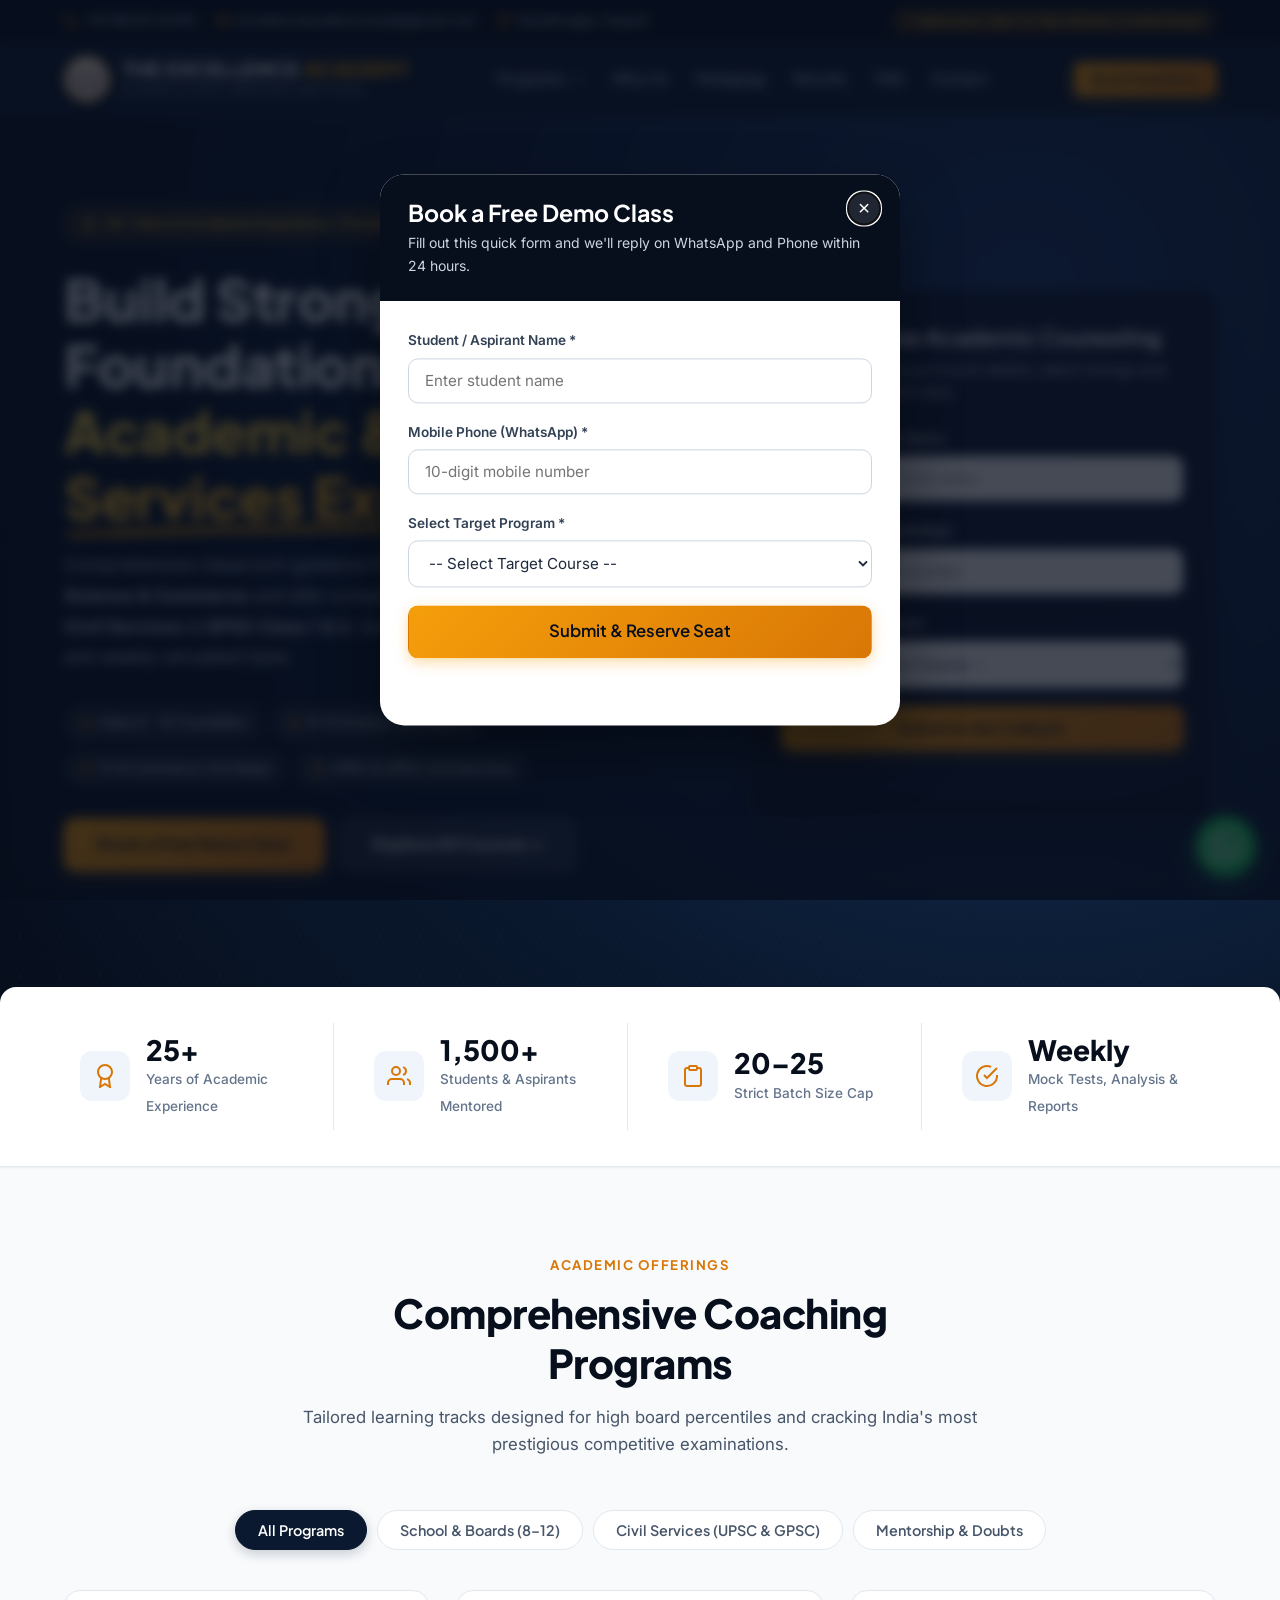
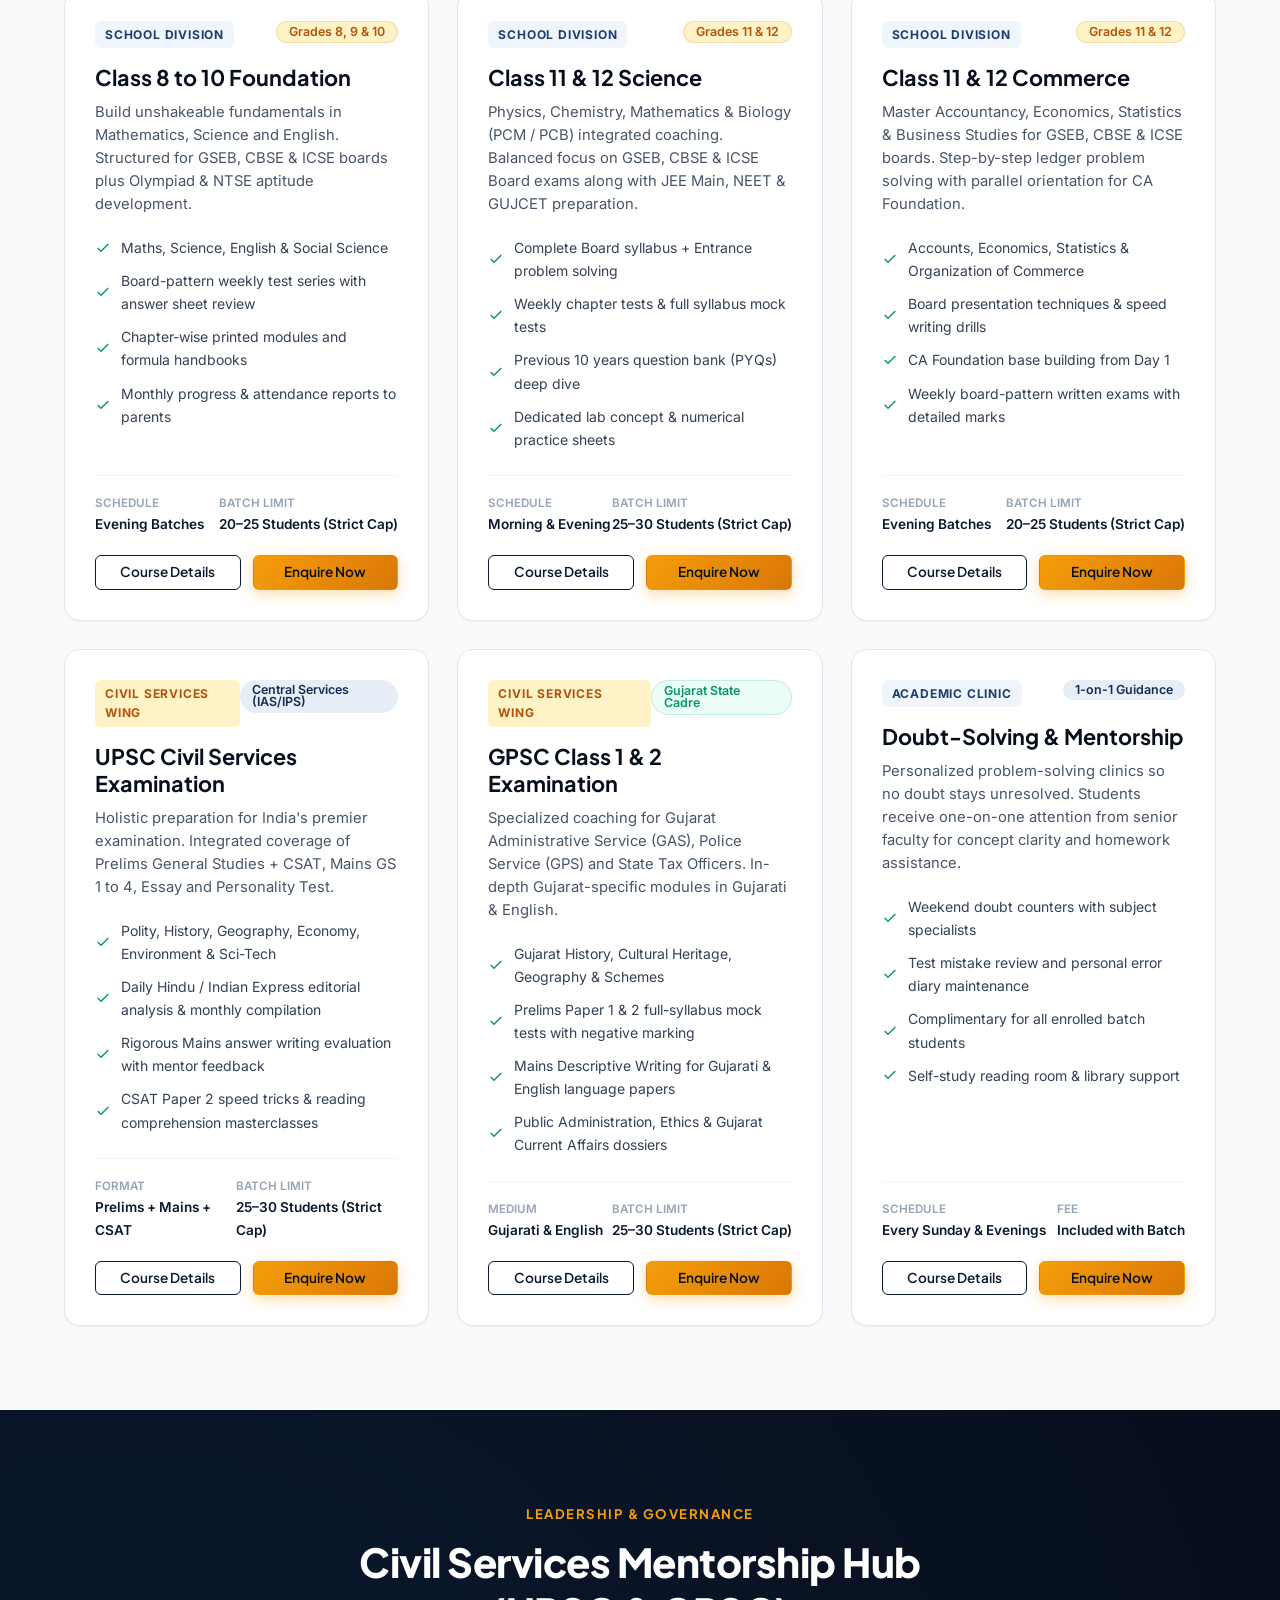
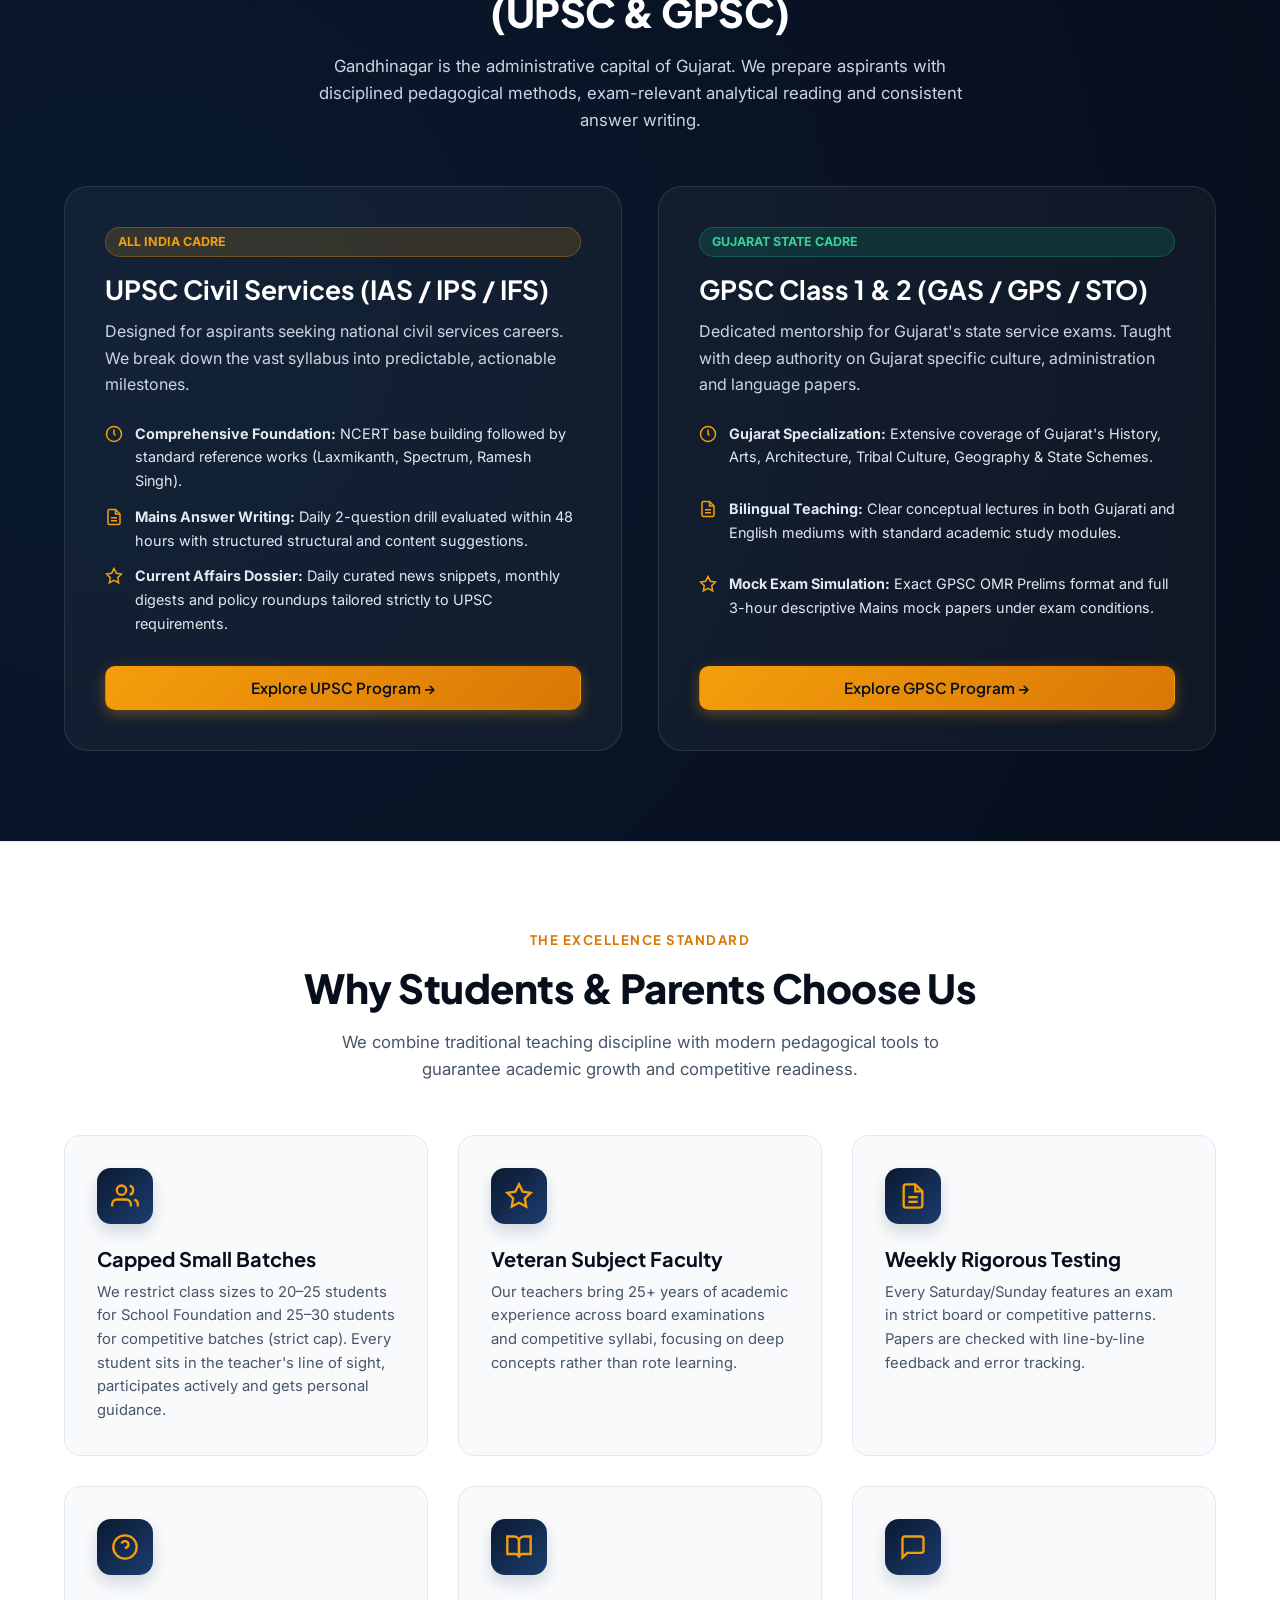
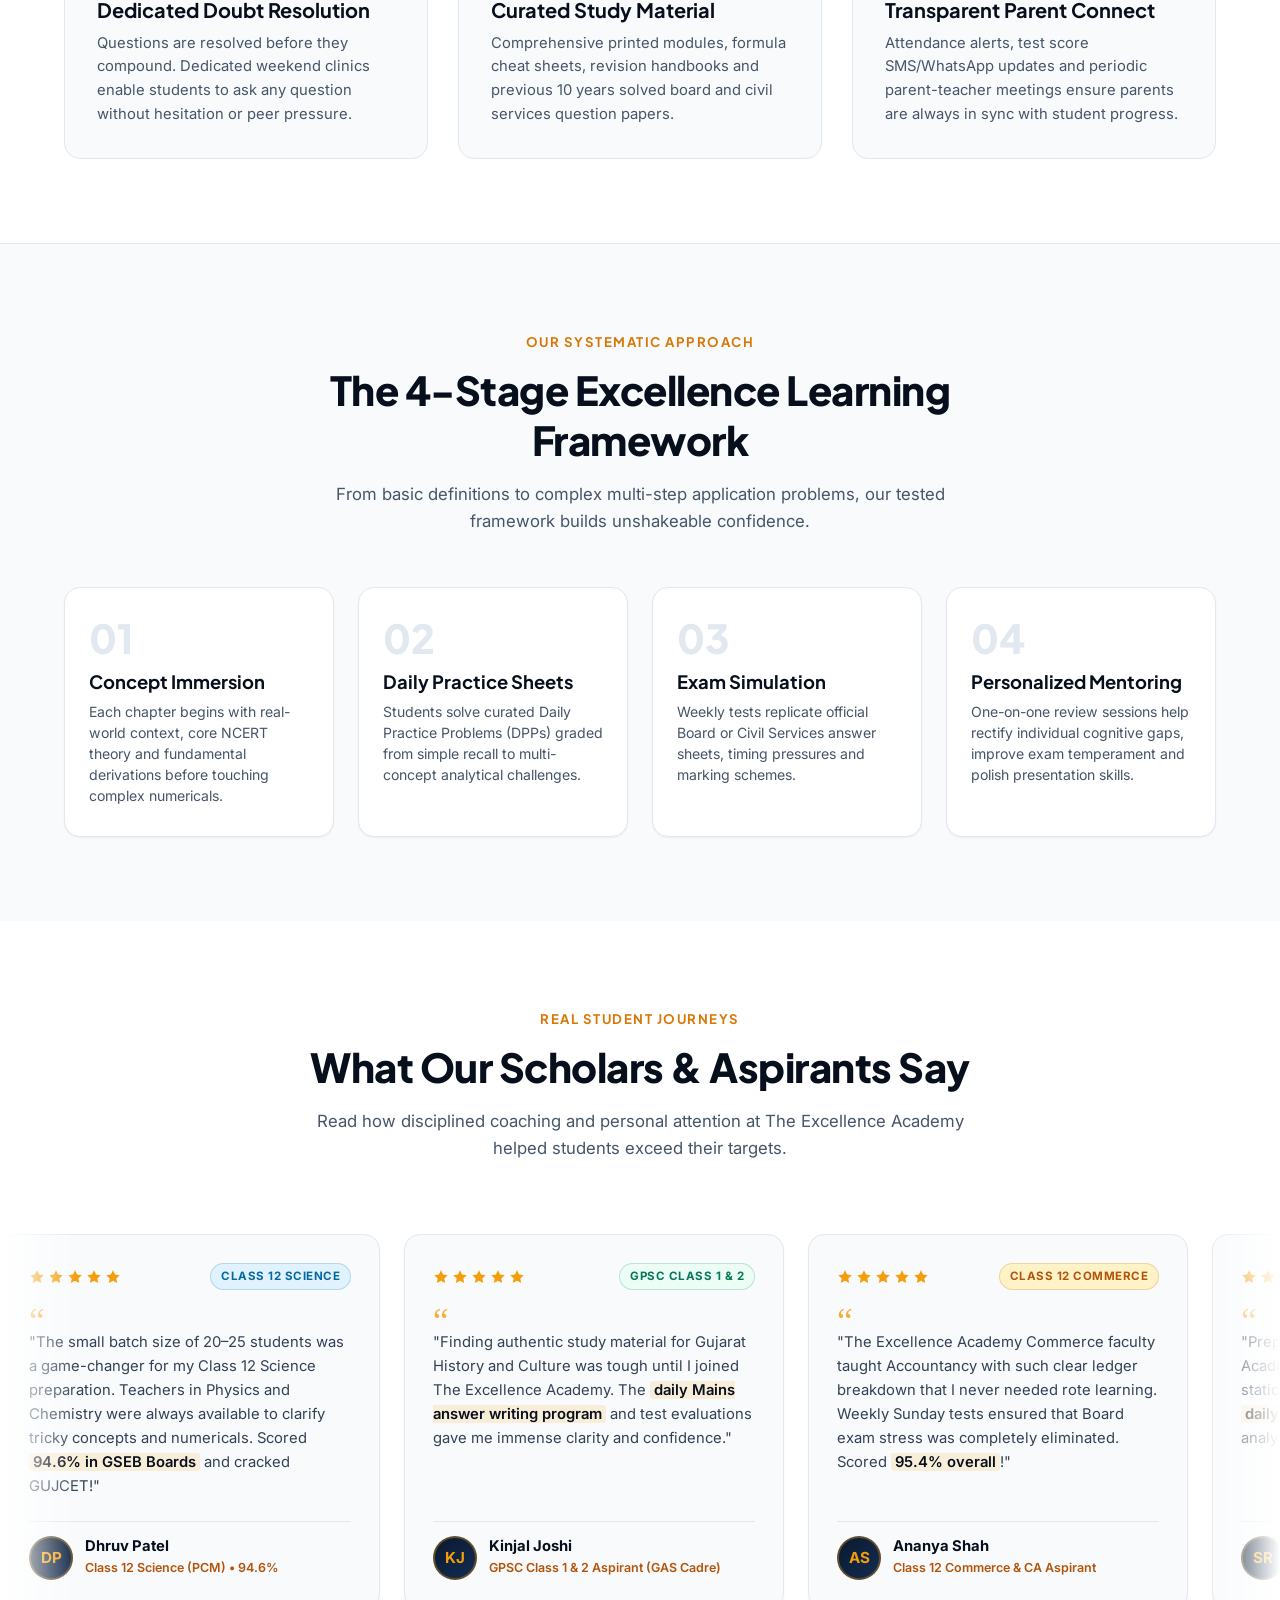
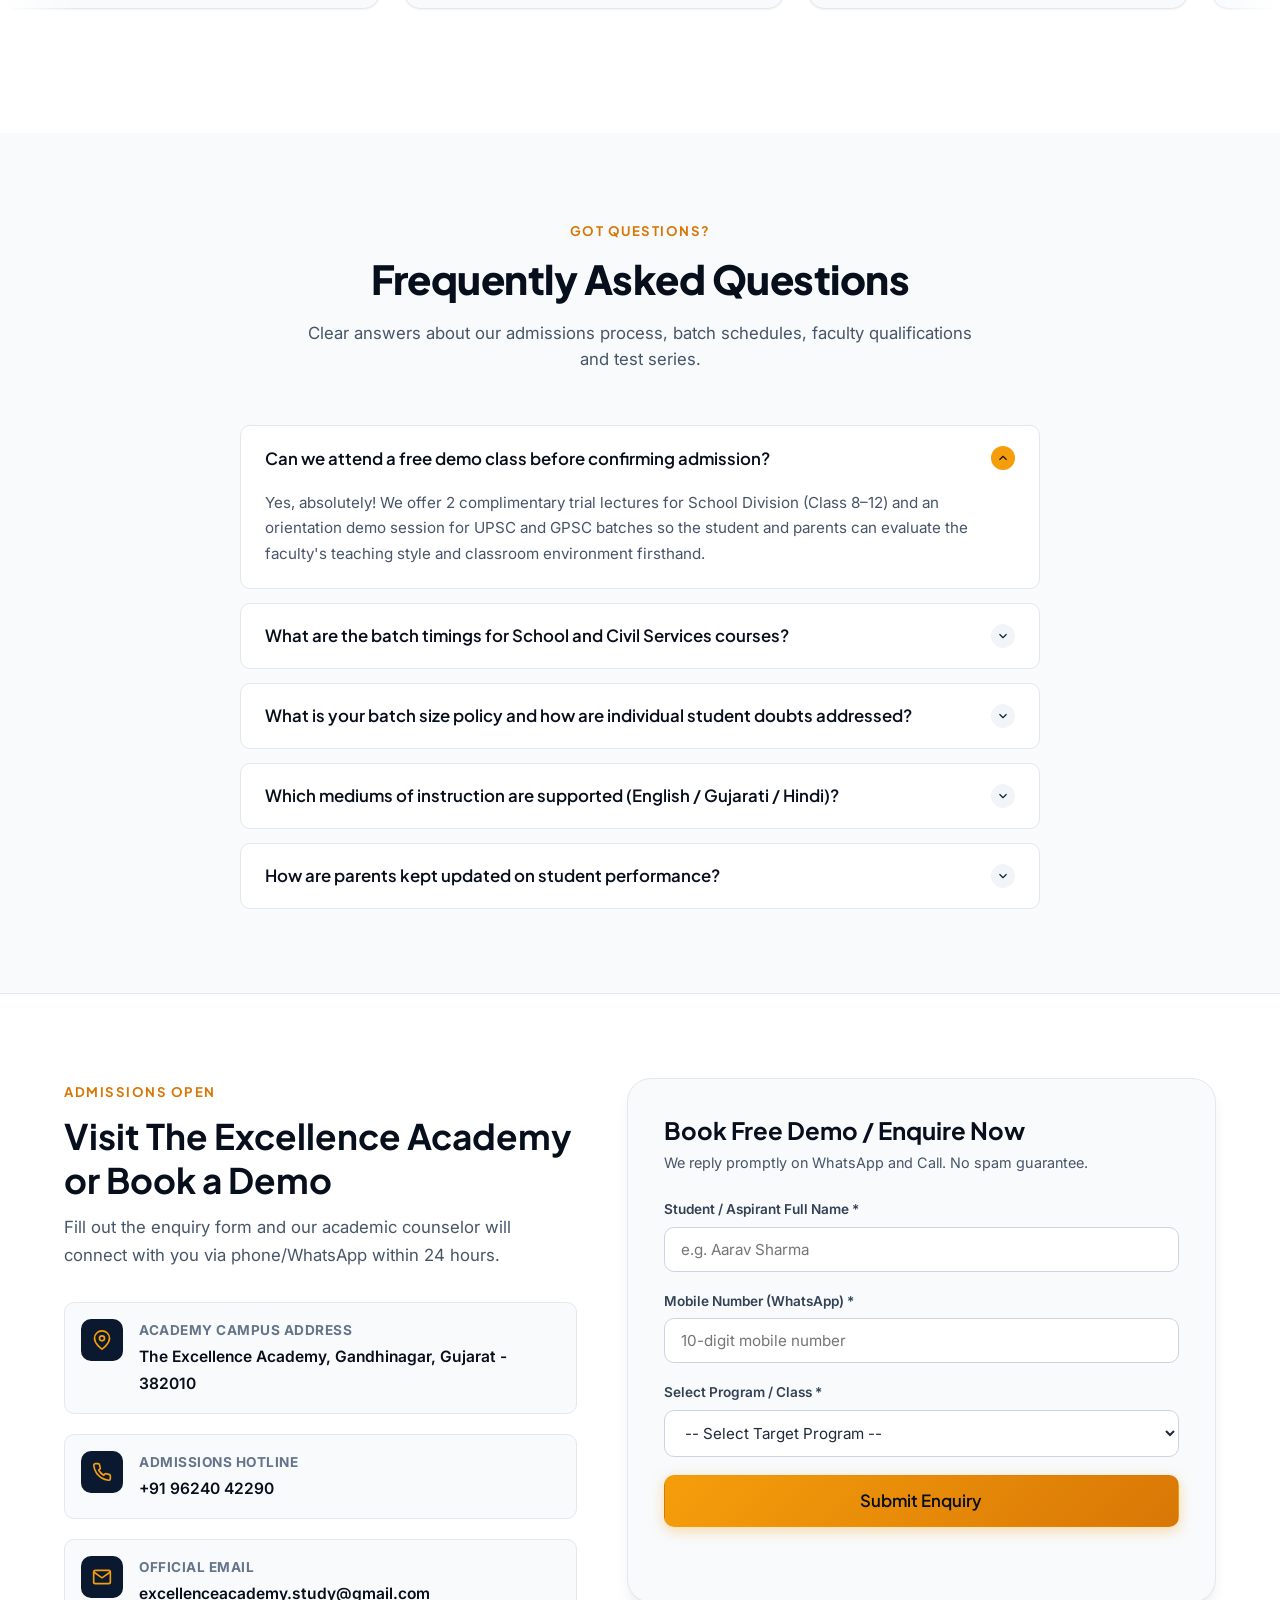
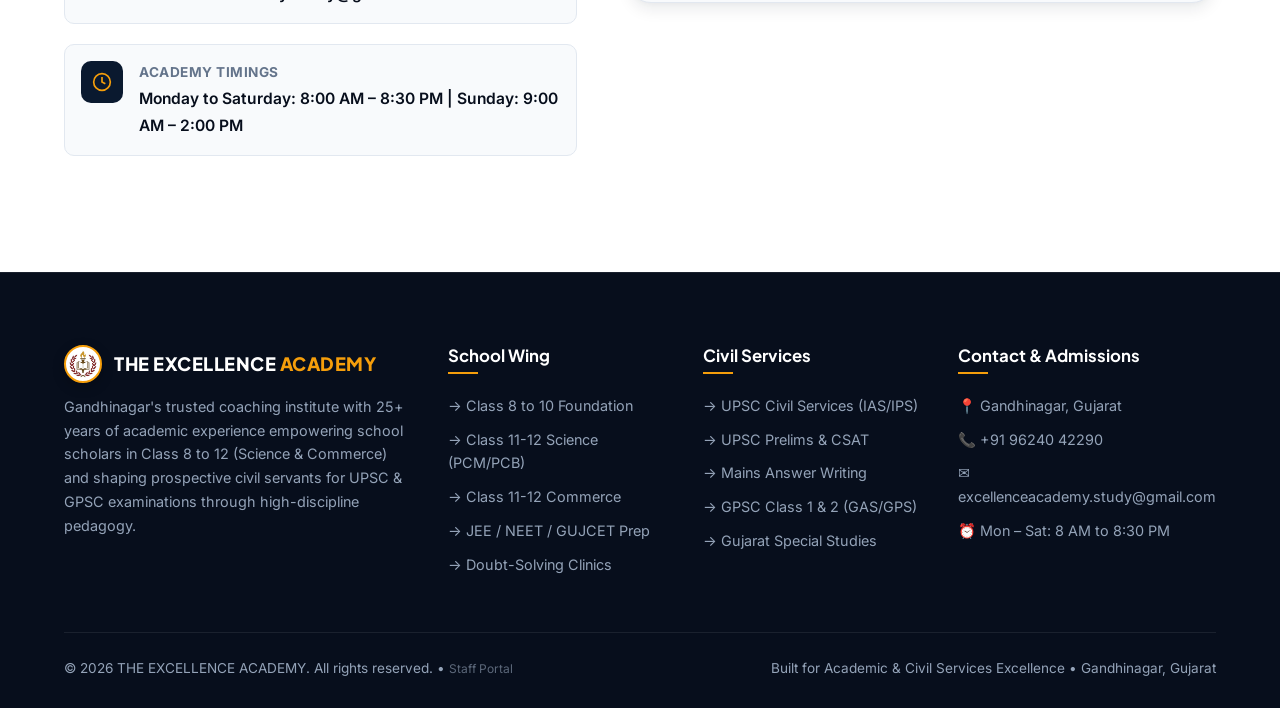
==== commit d4ddaf46: "Update brand name to THE EXCELLENCE ACADEMY across entire website" ====
--- a/index.html
+++ b/index.html
@@ -3,8 +3,8 @@
 <head>
   <meta charset="utf-8">
   <meta name="viewport" content="width=device-width, initial-scale=1">
-  <title>EXCELLENCE ACADEMY | Premier Coaching for Class 8-12 (Science & Commerce), UPSC & GPSC</title>
-  <meta name="description" content="Excellence Academy Gandhinagar - Quality coaching for Class 8-10, Class 11-12 Science (JEE/NEET), Class 11-12 Commerce (GSEB, CBSE, ICSE) and UPSC & GPSC Civil Services. Small batches and expert mentors.">
+  <title>THE EXCELLENCE ACADEMY | Premier Coaching for Class 8-12 (Science & Commerce), UPSC & GPSC</title>
+  <meta name="description" content="The Excellence Academy Gandhinagar - Quality coaching for Class 8-10, Class 11-12 Science (JEE/NEET), Class 11-12 Commerce (GSEB, CBSE, ICSE) and UPSC & GPSC Civil Services. Small batches and expert mentors.">
   <link rel="preconnect" href="https://fonts.googleapis.com">
   <link rel="preconnect" href="https://fonts.gstatic.com" crossorigin>
   <link href="https://fonts.googleapis.com/css2?family=Inter:wght@400;500;600;700&family=Plus+Jakarta+Sans:wght@500;600;700;800&display=swap" rel="stylesheet">
@@ -43,10 +43,10 @@
     <div class="wrap">
       <a class="brand" href="index.html">
         <div class="brand-crest">
-          <img src="logo.png" alt="Excellence Academy Crest Logo" width="40" height="40">
+          <img src="logo.png" alt="The Excellence Academy Crest Logo" width="40" height="40">
         </div>
         <div class="brand-text">
-          <span class="brand-name">EXCELLENCE <span>ACADEMY</span></span>
+          <span class="brand-name">THE EXCELLENCE <span>ACADEMY</span></span>
           <span class="brand-sub">School & Civil Services Institute</span>
         </div>
       </a>
@@ -145,9 +145,9 @@
     <div class="mobile-header">
       <div class="brand">
         <div class="brand-crest" style="width:36px;height:36px;">
-          <img src="logo.png" alt="Excellence Academy Logo" width="30" height="30">
-        </div>
-        <span class="brand-name" style="font-size:1.1rem;">EXCELLENCE <span>ACADEMY</span></span>
+          <img src="logo.png" alt="The Excellence Academy Logo" width="30" height="30">
+        </div>
+        <span class="brand-name" style="font-size:1.1rem;">THE EXCELLENCE <span>ACADEMY</span></span>
       </div>
       <button class="mobile-close" id="mobileClose" type="button" aria-label="Close Menu">&times;</button>
     </div>
@@ -659,7 +659,7 @@
       </div>
     </section>
 
-    <!-- WHY EXCELLENCE ACADEMY PILLARS -->
+    <!-- WHY THE EXCELLENCE ACADEMY PILLARS -->
     <section class="why-section" id="why">
       <div class="wrap">
         <div class="section-head">
@@ -769,7 +769,7 @@
         <div class="section-head">
           <span class="section-subtitle">Real Student Journeys</span>
           <h2 class="section-title">What Our Scholars &amp; Aspirants Say</h2>
-          <p class="section-desc">Read how disciplined coaching and personal attention at Excellence Academy helped students exceed their targets.</p>
+          <p class="section-desc">Read how disciplined coaching and personal attention at The Excellence Academy helped students exceed their targets.</p>
         </div>
       </div>
 
@@ -818,7 +818,7 @@
               </div>
               <div class="testi-quote-mark">&ldquo;</div>
               <p class="testi-text">
-                "Finding authentic study material for Gujarat History and Culture was tough until I joined Excellence Academy. The <mark>daily Mains answer writing program</mark> and test evaluations gave me immense clarity and confidence."
+                "Finding authentic study material for Gujarat History and Culture was tough until I joined The Excellence Academy. The <mark>daily Mains answer writing program</mark> and test evaluations gave me immense clarity and confidence."
               </p>
               <div class="testi-author">
                 <div class="testi-avatar">KJ</div>
@@ -843,7 +843,7 @@
               </div>
               <div class="testi-quote-mark">&ldquo;</div>
               <p class="testi-text">
-                "Excellence Academy Commerce faculty taught Accountancy with such clear ledger breakdown that I never needed rote learning. Weekly Sunday tests ensured that Board exam stress was completely eliminated. Scored <mark>95.4% overall</mark>!"
+                "The Excellence Academy Commerce faculty taught Accountancy with such clear ledger breakdown that I never needed rote learning. Weekly Sunday tests ensured that Board exam stress was completely eliminated. Scored <mark>95.4% overall</mark>!"
               </p>
               <div class="testi-author">
                 <div class="testi-avatar">AS</div>
@@ -868,7 +868,7 @@
               </div>
               <div class="testi-quote-mark">&ldquo;</div>
               <p class="testi-text">
-                "Preparing for UPSC with Excellence Academy transformed my preparation. The static NCERT breakdown combined with <mark>daily editorial analysis</mark> helped me structure analytical answers with confidence."
+                "Preparing for UPSC with The Excellence Academy transformed my preparation. The static NCERT breakdown combined with <mark>daily editorial analysis</mark> helped me structure analytical answers with confidence."
               </p>
               <div class="testi-author">
                 <div class="testi-avatar">SR</div>
@@ -968,7 +968,7 @@
               </div>
               <div class="testi-quote-mark">&ldquo;</div>
               <p class="testi-text">
-                "I used to hesitate asking questions in school. At Excellence Academy's Sunday doubt clinics, teachers sit with you one-on-one and solve questions step by step. My <mark>fear of geometry and physics vanished</mark>!"
+                "I used to hesitate asking questions in school. At The Excellence Academy's Sunday doubt clinics, teachers sit with you one-on-one and solve questions step by step. My <mark>fear of geometry and physics vanished</mark>!"
               </p>
               <div class="testi-author">
                 <div class="testi-avatar">RS</div>
@@ -1021,7 +1021,7 @@
               </div>
               <div class="testi-quote-mark">&ldquo;</div>
               <p class="testi-text">
-                "Finding authentic study material for Gujarat History and Culture was tough until I joined Excellence Academy. The <mark>daily Mains answer writing program</mark> and test evaluations gave me immense clarity and confidence."
+                "Finding authentic study material for Gujarat History and Culture was tough until I joined The Excellence Academy. The <mark>daily Mains answer writing program</mark> and test evaluations gave me immense clarity and confidence."
               </p>
               <div class="testi-author">
                 <div class="testi-avatar">KJ</div>
@@ -1046,7 +1046,7 @@
               </div>
               <div class="testi-quote-mark">&ldquo;</div>
               <p class="testi-text">
-                "Excellence Academy Commerce faculty taught Accountancy with such clear ledger breakdown that I never needed rote learning. Weekly Sunday tests ensured that Board exam stress was completely eliminated. Scored <mark>95.4% overall</mark>!"
+                "The Excellence Academy Commerce faculty taught Accountancy with such clear ledger breakdown that I never needed rote learning. Weekly Sunday tests ensured that Board exam stress was completely eliminated. Scored <mark>95.4% overall</mark>!"
               </p>
               <div class="testi-author">
                 <div class="testi-author">
@@ -1073,7 +1073,7 @@
               </div>
               <div class="testi-quote-mark">&ldquo;</div>
               <p class="testi-text">
-                "Preparing for UPSC with Excellence Academy transformed my preparation. The static NCERT breakdown combined with <mark>daily editorial analysis</mark> helped me structure analytical answers with confidence."
+                "Preparing for UPSC with The Excellence Academy transformed my preparation. The static NCERT breakdown combined with <mark>daily editorial analysis</mark> helped me structure analytical answers with confidence."
               </p>
               <div class="testi-author">
                 <div class="testi-avatar">SR</div>
@@ -1173,7 +1173,7 @@
               </div>
               <div class="testi-quote-mark">&ldquo;</div>
               <p class="testi-text">
-                "I used to hesitate asking questions in school. At Excellence Academy's Sunday doubt clinics, teachers sit with you one-on-one and solve questions step by step. My <mark>fear of geometry and physics vanished</mark>!"
+                "I used to hesitate asking questions in school. At The Excellence Academy's Sunday doubt clinics, teachers sit with you one-on-one and solve questions step by step. My <mark>fear of geometry and physics vanished</mark>!"
               </p>
               <div class="testi-author">
                 <div class="testi-avatar">RS</div>
@@ -1274,7 +1274,7 @@
           <!-- Contact Info -->
           <div class="contact-info-panel">
             <span class="section-subtitle">Admissions Open</span>
-            <h2>Visit Excellence Academy or Book a Demo</h2>
+            <h2>Visit The Excellence Academy or Book a Demo</h2>
             <p class="lead">Fill out the enquiry form and our academic counselor will connect with you via phone/WhatsApp within 24 hours.</p>
 
             <div class="info-cards-list">
@@ -1284,7 +1284,7 @@
                 </div>
                 <div class="contact-detail-body">
                   <b>Academy Campus Address</b>
-                  <span>Excellence Academy, Gandhinagar, Gujarat - 382010</span>
+                  <span>The Excellence Academy, Gandhinagar, Gujarat - 382010</span>
                 </div>
               </div>
 
@@ -1379,9 +1379,9 @@
         <div class="footer-col">
           <div class="brand" style="margin-bottom:12px;">
             <div class="brand-crest" style="width:38px;height:38px;">
-              <img src="logo.png" alt="Excellence Academy Logo" width="32" height="32">
-            </div>
-            <span class="brand-name" style="font-size:1.15rem;">EXCELLENCE <span>ACADEMY</span></span>
+              <img src="logo.png" alt="The Excellence Academy Logo" width="32" height="32">
+            </div>
+            <span class="brand-name" style="font-size:1.15rem;">THE EXCELLENCE <span>ACADEMY</span></span>
           </div>
           <p>
             Gandhinagar's trusted coaching institute with 25+ years of academic experience empowering school scholars in Class 8 to 12 (Science &amp; Commerce) and shaping prospective civil servants for UPSC &amp; GPSC examinations through high-discipline pedagogy.
@@ -1425,7 +1425,7 @@
       </div>
 
       <div class="footer-bottom">
-        <div>&copy; <span id="y"></span> EXCELLENCE ACADEMY. All rights reserved. &bull; <a href="admin.html" style="color:inherit;opacity:0.6;font-size:12px;text-decoration:none;" title="Staff / Admin CRM Portal">Staff Portal</a></div>
+        <div>&copy; <span id="y"></span> THE EXCELLENCE ACADEMY. All rights reserved. &bull; <a href="admin.html" style="color:inherit;opacity:0.6;font-size:12px;text-decoration:none;" title="Staff / Admin CRM Portal">Staff Portal</a></div>
         <div>Built for Academic &amp; Civil Services Excellence • Gandhinagar, Gujarat</div>
       </div>
     </div>
@@ -1486,7 +1486,7 @@
   <iframe name="sink" id="sink" title="Form Submission Frame" hidden></iframe>
 
   <!-- FLOATING WHATSAPP CTA -->
-  <a class="wa-float" href="https://wa.me/919624042290?text=Hello%20Excellence%20Academy,%20I%20would%20like%20to%20enquire%20about%20admissions." target="_blank" rel="noopener noreferrer" aria-label="Chat on WhatsApp">
+  <a class="wa-float" href="https://wa.me/919624042290?text=Hello%20The%20Excellence%20Academy,%20I%20would%20like%20to%20enquire%20about%20admissions." target="_blank" rel="noopener noreferrer" aria-label="Chat on WhatsApp">
     <span class="wa-tooltip">Chat with Academic Counselor</span>
     <svg viewBox="0 0 24 24"><path d="M.057 24l1.687-6.163c-1.041-1.804-1.588-3.849-1.587-5.946.003-6.556 5.338-11.891 11.893-11.891 3.181.001 6.167 1.24 8.413 3.488 2.245 2.248 3.481 5.236 3.48 8.414-.003 6.557-5.338 11.892-11.893 11.892-1.99-.001-3.951-.5-5.688-1.448l-6.305 1.654zm6.597-3.807c1.676.995 3.276 1.591 5.392 1.592 5.448 0 9.886-4.434 9.889-9.885.002-5.462-4.415-9.89-9.881-9.892-5.452 0-9.887 4.434-9.889 9.884-.001 2.225.651 3.891 1.746 5.634l-.999 3.648 3.742-.981zm11.387-5.464c-.074-.124-.272-.198-.57-.347-.297-.149-1.758-.868-2.031-.967-.272-.099-.47-.149-.669.149-.198.297-.768.967-.941 1.165-.173.198-.347.223-.644.074-.297-.149-1.255-.462-2.39-1.475-.883-.788-1.48-1.761-1.653-2.059-.173-.297-.018-.458.13-.606.134-.133.297-.347.446-.521.151-.172.2-.296.3-.495.099-.198.05-.372-.025-.521-.075-.148-.669-1.611-.916-2.206-.242-.579-.487-.501-.669-.51l-.57-.01c-.198 0-.52.074-.792.372s-1.04 1.016-1.04 2.479 1.065 2.876 1.213 3.074c.149.198 2.095 3.2 5.076 4.487.709.306 1.263.489 1.694.626.712.226 1.36.194 1.872.118.571-.085 1.758-.719 2.006-1.413.248-.695.248-1.29.173-1.414z"/></svg>
   </a>
--- a/style.css
+++ b/style.css
@@ -1,5 +1,5 @@
 /* ==========================================================================
-   EXCELLENCE ACADEMY - MODERN ACADEMY STYLESHEET
+   THE EXCELLENCE ACADEMY - MODERN ACADEMY STYLESHEET
    Brand Colors: Imperial Navy, Royal Gold, Slate, Emerald
    Typography: Plus Jakarta Sans & Inter
    ========================================================================== */
